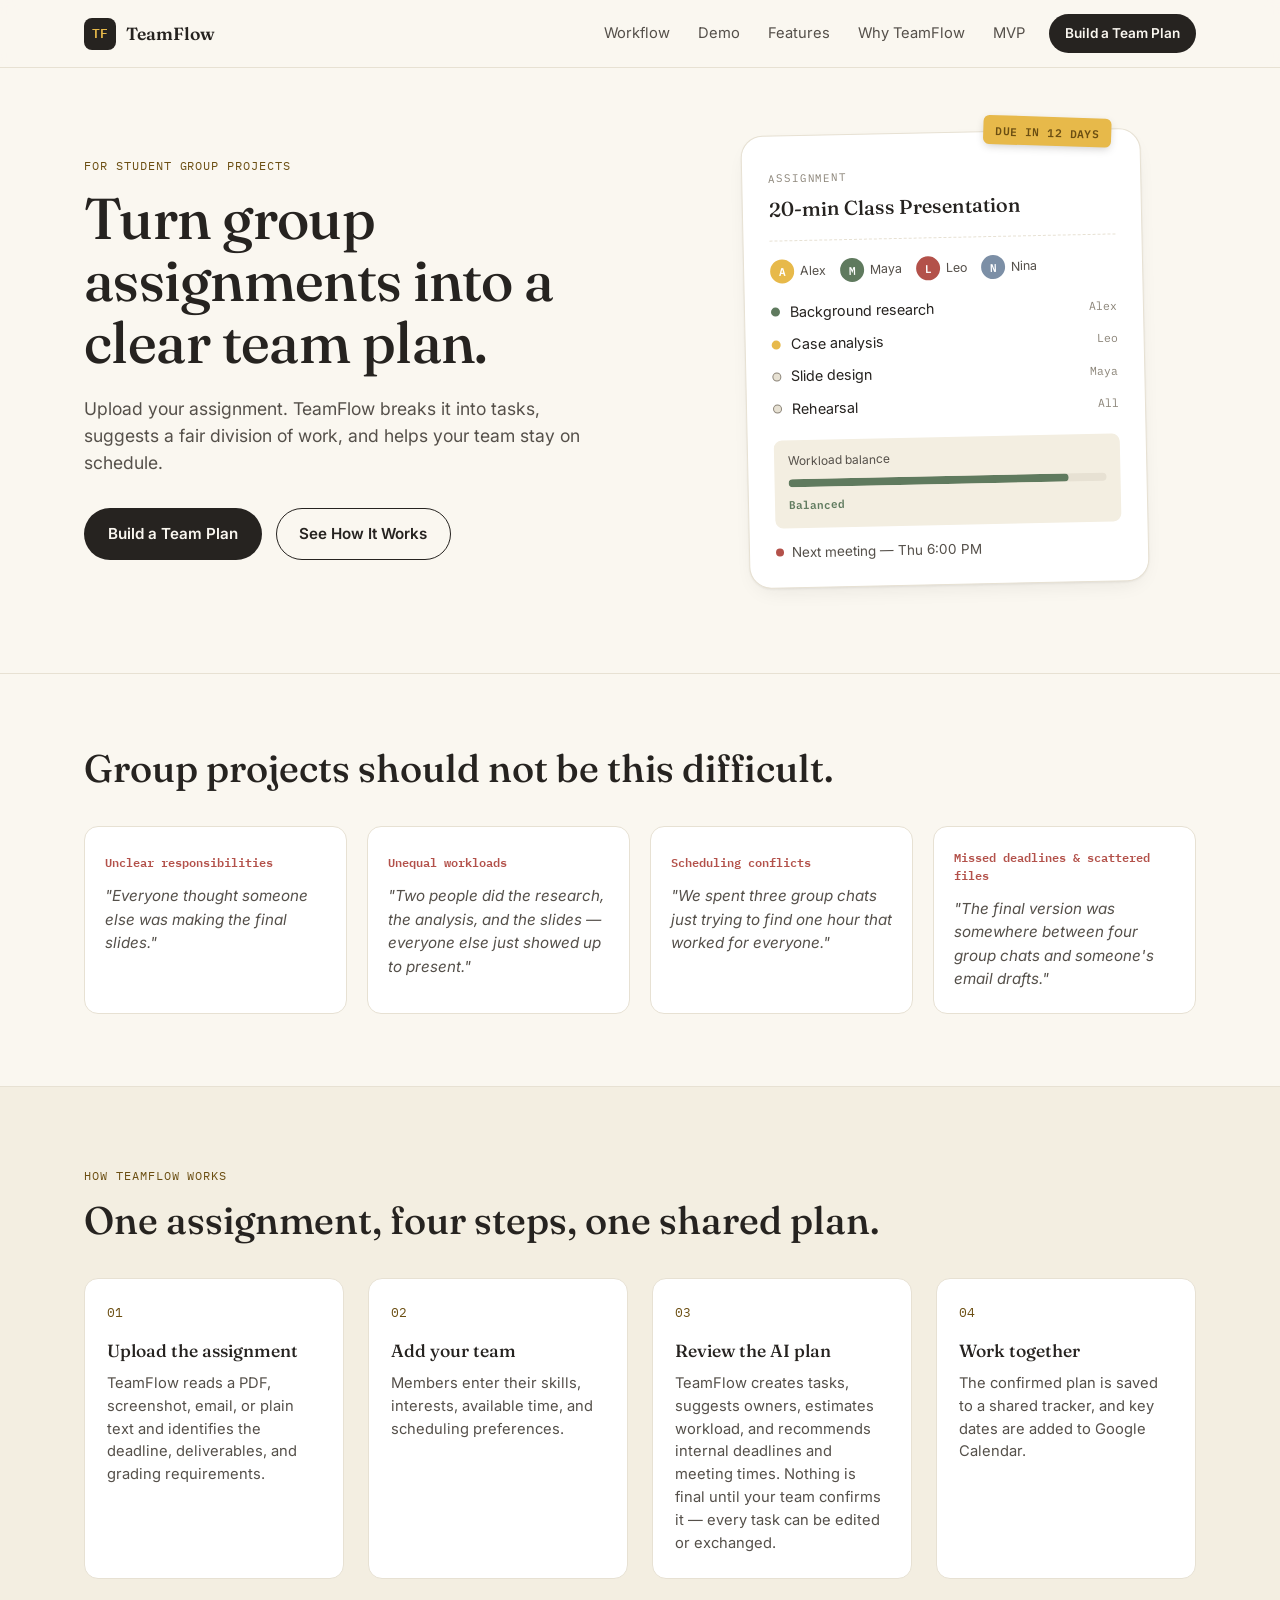
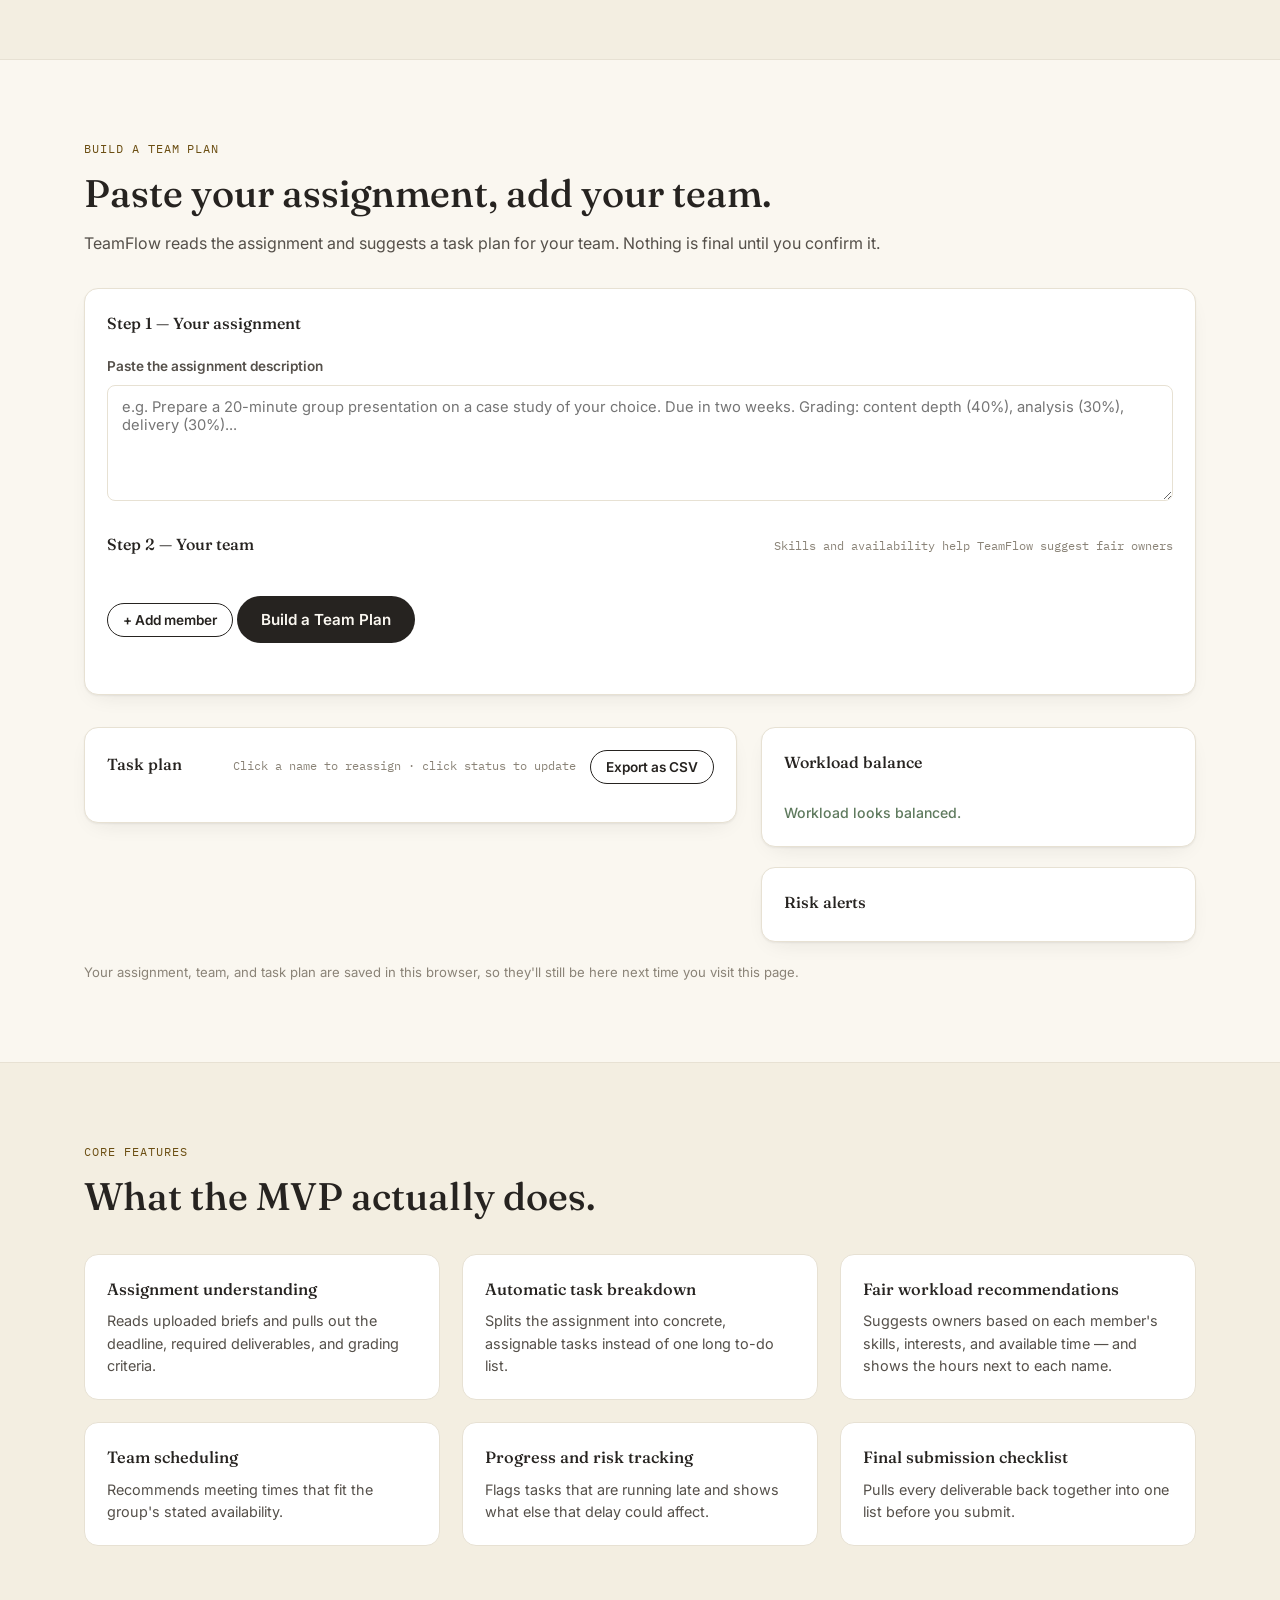
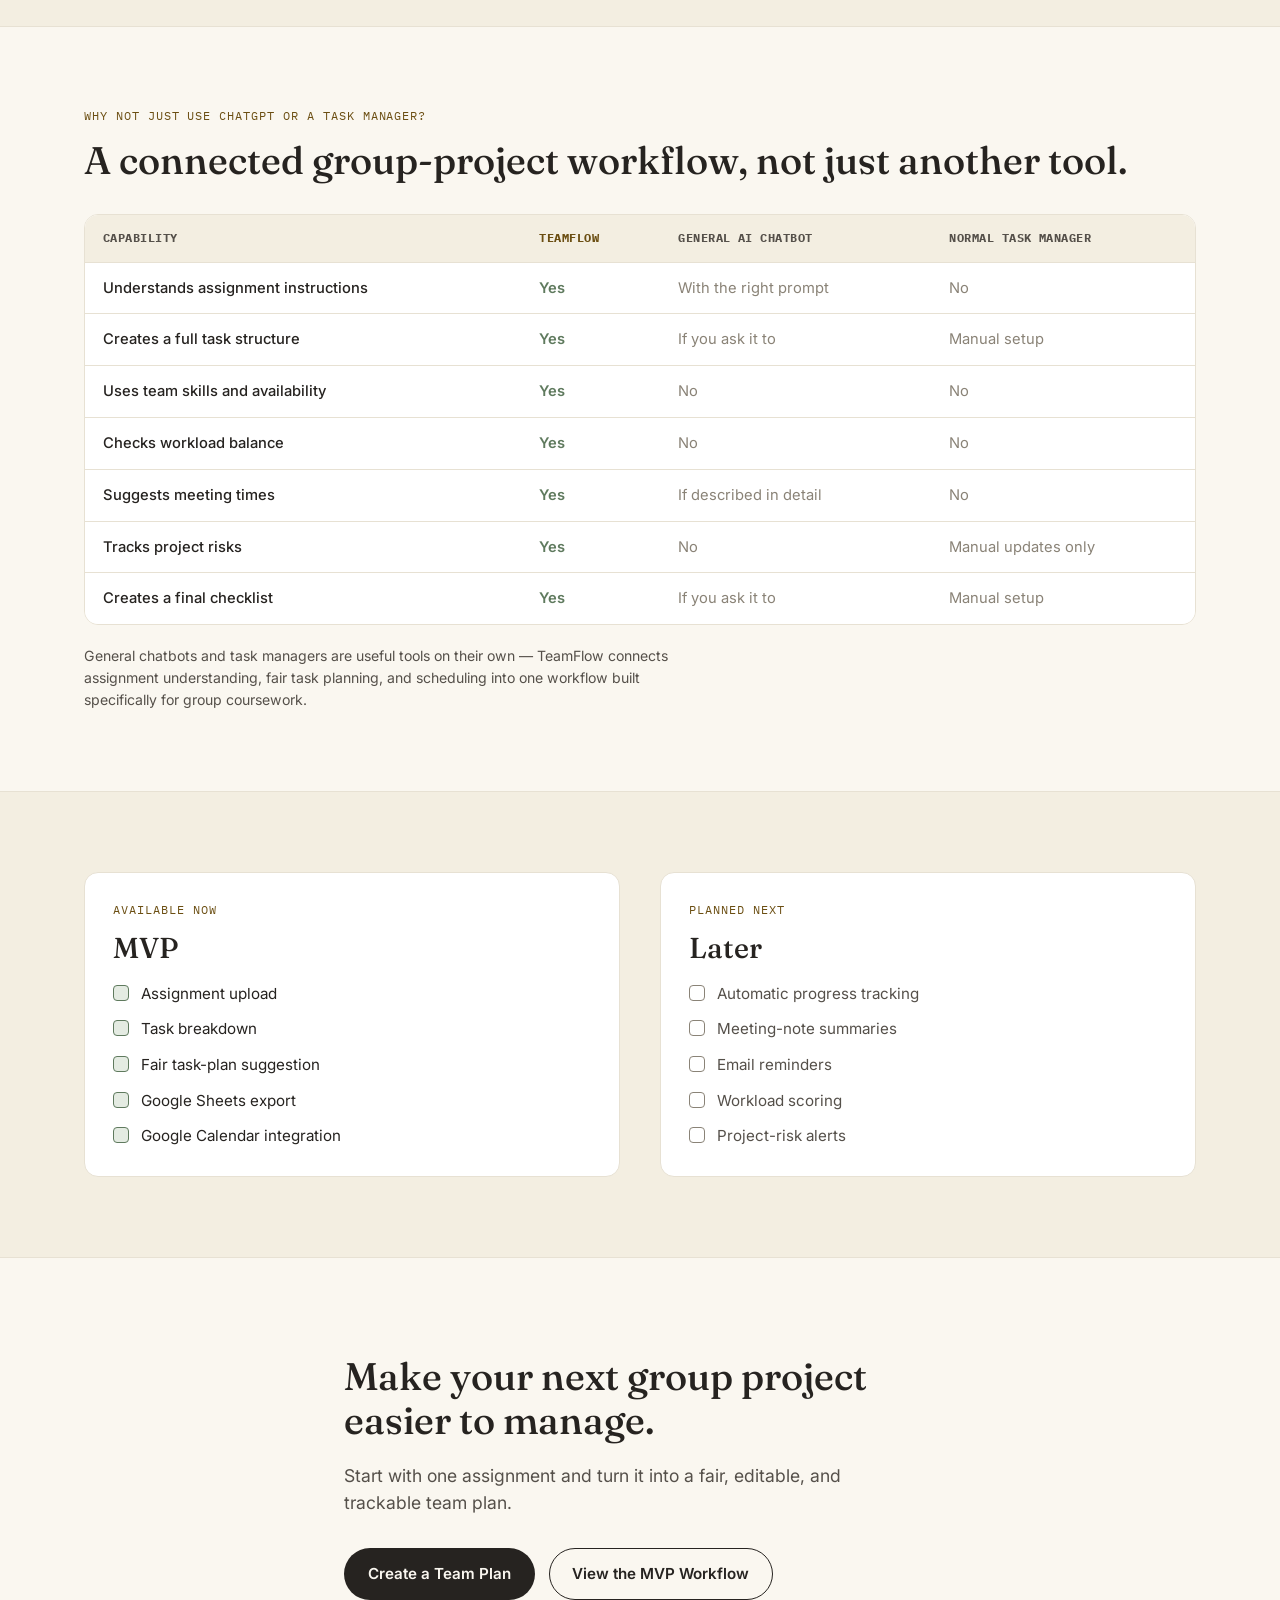
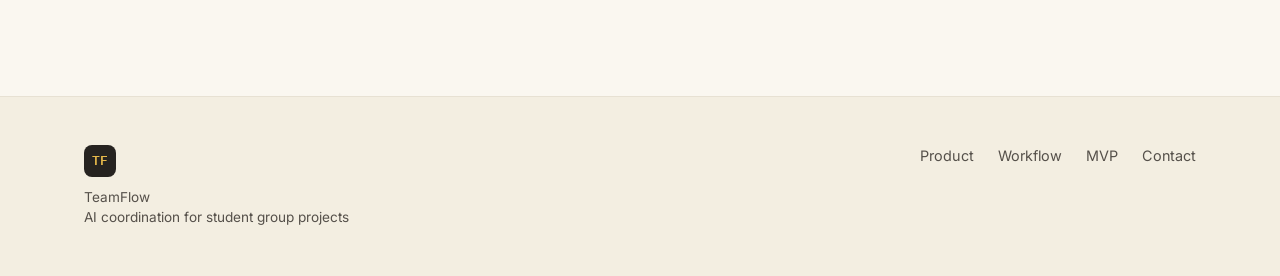
==== index.html @ 2480bf29 "Add files via upload" ====
<!DOCTYPE html>
<html lang="en">
<head>
<meta charset="UTF-8">
<meta name="viewport" content="width=device-width, initial-scale=1.0">
<title>TeamFlow — Turn group assignments into a clear team plan</title>
<meta name="description" content="TeamFlow reads your assignment, breaks it into tasks, suggests a fair workload split, and helps your team stay on schedule.">
<link rel="preconnect" href="https://fonts.googleapis.com">
<link rel="preconnect" href="https://fonts.gstatic.com" crossorigin>
<link href="https://fonts.googleapis.com/css2?family=Fraunces:ital,opsz,wght@0,9..144,400;0,9..144,500;0,9..144,600;1,9..144,500&family=Inter:wght@400;500;600;700&family=IBM+Plex+Mono:wght@400;500;600&display=swap" rel="stylesheet">
<link rel="stylesheet" href="styles.css">
</head>
<body>

<a class="skip-link" href="#main">Skip to content</a>

<header class="site-header">
  <div class="wrap header-row">
    <a href="#top" class="logo">
      <span class="logo-mark" aria-hidden="true">TF</span>
      <span class="logo-word">TeamFlow</span>
    </a>
    <nav class="site-nav" aria-label="Primary">
      <a href="#how-it-works">Workflow</a>
      <a href="#demo">Demo</a>
      <a href="#features">Features</a>
      <a href="#compare">Why TeamFlow</a>
      <a href="#mvp">MVP</a>
    </nav>
    <a class="btn btn-small btn-primary" href="#demo">Build a Team Plan</a>
  </div>
</header>

<main id="main">

  <!-- ============ HERO ============ -->
  <section class="hero" id="top">
    <div class="wrap hero-grid">
      <div class="hero-copy">
        <p class="eyebrow">For student group projects</p>
        <h1 class="display-xl">Turn group assignments into a clear team plan.</h1>
        <p class="hero-sub">Upload your assignment. TeamFlow breaks it into tasks, suggests a fair division of work, and helps your team stay on schedule.</p>
        <div class="hero-ctas">
          <a href="#demo" class="btn btn-primary">Build a Team Plan</a>
          <a href="#how-it-works" class="btn btn-ghost">See How It Works</a>
        </div>
      </div>

      <div class="hero-visual" aria-hidden="false" role="img" aria-label="Preview of a TeamFlow plan: a class presentation assignment broken into tasks for four team members, with a balanced workload and an upcoming deadline.">
        <div class="rubric-card">
          <div class="rubric-tab">DUE IN 12 DAYS</div>
          <div class="rubric-head">
            <span class="rubric-kicker">ASSIGNMENT</span>
            <h2 class="rubric-title">20-min Class Presentation</h2>
          </div>
          <ul class="rubric-members" aria-label="Team members">
            <li><span class="avatar" style="--av:#E7B94A">A</span>Alex</li>
            <li><span class="avatar" style="--av:#5F7A5E">M</span>Maya</li>
            <li><span class="avatar" style="--av:#B3514A">L</span>Leo</li>
            <li><span class="avatar" style="--av:#7C8FA6">N</span>Nina</li>
          </ul>
          <ul class="rubric-tasks">
            <li><span class="dot dot-done"></span>Background research <span class="who">Alex</span></li>
            <li><span class="dot dot-progress"></span>Case analysis <span class="who">Leo</span></li>
            <li><span class="dot dot-todo"></span>Slide design <span class="who">Maya</span></li>
            <li><span class="dot dot-todo"></span>Rehearsal <span class="who">All</span></li>
          </ul>
          <div class="rubric-meter">
            <span class="meter-label">Workload balance</span>
            <div class="meter-track"><div class="meter-fill" style="--fill:88%"></div></div>
            <span class="meter-status">Balanced</span>
          </div>
          <div class="rubric-meeting">
            <span class="meeting-dot" aria-hidden="true"></span>
            Next meeting — Thu 6:00 PM
          </div>
        </div>
      </div>
    </div>
  </section>

  <!-- ============ THE PROBLEM ============ -->
  <section class="problem" id="problem">
    <div class="wrap">
      <h2 class="display-md">Group projects should not be this difficult.</h2>
      <div class="problem-grid">
        <div class="problem-card">
          <span class="problem-tag">Unclear responsibilities</span>
          <p>"Everyone thought someone else was making the final slides."</p>
        </div>
        <div class="problem-card">
          <span class="problem-tag">Unequal workloads</span>
          <p>"Two people did the research, the analysis, and the slides — everyone else just showed up to present."</p>
        </div>
        <div class="problem-card">
          <span class="problem-tag">Scheduling conflicts</span>
          <p>"We spent three group chats just trying to find one hour that worked for everyone."</p>
        </div>
        <div class="problem-card">
          <span class="problem-tag">Missed deadlines &amp; scattered files</span>
          <p>"The final version was somewhere between four group chats and someone's email drafts."</p>
        </div>
      </div>
    </div>
  </section>

  <!-- ============ HOW IT WORKS ============ -->
  <section class="how" id="how-it-works">
    <div class="wrap">
      <p class="eyebrow">How TeamFlow works</p>
      <h2 class="display-md">One assignment, four steps, one shared plan.</h2>
      <ol class="steps">
        <li class="step">
          <span class="step-num">01</span>
          <h3>Upload the assignment</h3>
          <p>TeamFlow reads a PDF, screenshot, email, or plain text and identifies the deadline, deliverables, and grading requirements.</p>
        </li>
        <li class="step">
          <span class="step-num">02</span>
          <h3>Add your team</h3>
          <p>Members enter their skills, interests, available time, and scheduling preferences.</p>
        </li>
        <li class="step">
          <span class="step-num">03</span>
          <h3>Review the AI plan</h3>
          <p>TeamFlow creates tasks, suggests owners, estimates workload, and recommends internal deadlines and meeting times. Nothing is final until your team confirms it — every task can be edited or exchanged.</p>
        </li>
        <li class="step">
          <span class="step-num">04</span>
          <h3>Work together</h3>
          <p>The confirmed plan is saved to a shared tracker, and key dates are added to Google Calendar.</p>
        </li>
      </ol>
    </div>
  </section>

  <!-- ============ DEMO ============ -->
  <section class="demo" id="demo">
    <div class="wrap">
      <p class="eyebrow">Build a team plan</p>
      <h2 class="display-md">Paste your assignment, add your team.</h2>
      <p class="section-sub">TeamFlow reads the assignment and suggests a task plan for your team. Nothing is final until you confirm it.</p>

      <div class="card upload-card">
        <div class="card-head">
          <h3>Step 1 — Your assignment</h3>
        </div>
        <label class="field-label" for="assignmentText">Paste the assignment description</label>
        <textarea id="assignmentText" class="assignment-input" rows="5" placeholder="e.g. Prepare a 20-minute group presentation on a case study of your choice. Due in two weeks. Grading: content depth (40%), analysis (30%), delivery (30%)..."></textarea>

        <div class="card-head" style="margin-top: 24px;">
          <h3>Step 2 — Your team</h3>
          <span class="hint">Skills and availability help TeamFlow suggest fair owners</span>
        </div>
        <div id="teamForm" class="team-form"></div>
        <button type="button" id="addMemberBtn" class="btn btn-small btn-ghost add-member-btn">+ Add member</button>

        <button type="button" id="analyzeBtn" class="btn btn-primary" style="margin-top: 20px;">Build a Team Plan</button>
        <p id="analyzeStatus" class="analyze-status" role="status" aria-live="polite"></p>
      </div>

      <div id="assignmentSummary" class="assignment-summary" hidden></div>

      <div class="demo-layout" style="margin-top: 32px;">
        <div class="demo-tasks card">
          <div class="card-head">
            <h3>Task plan</h3>
            <div class="card-head-actions">
              <span class="hint">Click a name to reassign · click status to update</span>
              <button type="button" id="exportCsvBtn" class="btn btn-small btn-ghost">Export as CSV</button>
            </div>
          </div>
          <div id="taskList" class="task-list" role="list"></div>
        </div>

        <div class="demo-side">
          <div class="card workload-card">
            <h3>Workload balance</h3>
            <div id="workloadBars" class="workload-bars"></div>
            <p id="workloadMsg" class="workload-msg">Workload looks balanced.</p>
          </div>

          <div class="card risk-card" id="riskCard">
            <h3>Risk alerts</h3>
            <div id="riskList" class="risk-list"></div>
          </div>
        </div>
      </div>
      <p class="demo-note">Your assignment, team, and task plan are saved in this browser, so they'll still be here next time you visit this page.</p>
    </div>
  </section>

  <!-- ============ FEATURES ============ -->
  <section class="features" id="features">
    <div class="wrap">
      <p class="eyebrow">Core features</p>
      <h2 class="display-md">What the MVP actually does.</h2>
      <div class="features-grid">
        <div class="feature">
          <h3>Assignment understanding</h3>
          <p>Reads uploaded briefs and pulls out the deadline, required deliverables, and grading criteria.</p>
        </div>
        <div class="feature">
          <h3>Automatic task breakdown</h3>
          <p>Splits the assignment into concrete, assignable tasks instead of one long to-do list.</p>
        </div>
        <div class="feature">
          <h3>Fair workload recommendations</h3>
          <p>Suggests owners based on each member's skills, interests, and available time — and shows the hours next to each name.</p>
        </div>
        <div class="feature">
          <h3>Team scheduling</h3>
          <p>Recommends meeting times that fit the group's stated availability.</p>
        </div>
        <div class="feature">
          <h3>Progress and risk tracking</h3>
          <p>Flags tasks that are running late and shows what else that delay could affect.</p>
        </div>
        <div class="feature">
          <h3>Final submission checklist</h3>
          <p>Pulls every deliverable back together into one list before you submit.</p>
        </div>
      </div>
    </div>
  </section>

  <!-- ============ COMPARISON ============ -->
  <section class="compare" id="compare">
    <div class="wrap">
      <p class="eyebrow">Why not just use ChatGPT or a task manager?</p>
      <h2 class="display-md">A connected group-project workflow, not just another tool.</h2>
      <div class="table-scroll">
        <table class="compare-table">
          <thead>
            <tr>
              <th scope="col">Capability</th>
              <th scope="col">TeamFlow</th>
              <th scope="col">General AI chatbot</th>
              <th scope="col">Normal task manager</th>
            </tr>
          </thead>
          <tbody>
            <tr><th scope="row">Understands assignment instructions</th><td class="yes">Yes</td><td class="partial">With the right prompt</td><td class="no">No</td></tr>
            <tr><th scope="row">Creates a full task structure</th><td class="yes">Yes</td><td class="partial">If you ask it to</td><td class="partial">Manual setup</td></tr>
            <tr><th scope="row">Uses team skills and availability</th><td class="yes">Yes</td><td class="no">No</td><td class="no">No</td></tr>
            <tr><th scope="row">Checks workload balance</th><td class="yes">Yes</td><td class="no">No</td><td class="no">No</td></tr>
            <tr><th scope="row">Suggests meeting times</th><td class="yes">Yes</td><td class="partial">If described in detail</td><td class="no">No</td></tr>
            <tr><th scope="row">Tracks project risks</th><td class="yes">Yes</td><td class="no">No</td><td class="partial">Manual updates only</td></tr>
            <tr><th scope="row">Creates a final checklist</th><td class="yes">Yes</td><td class="partial">If you ask it to</td><td class="partial">Manual setup</td></tr>
          </tbody>
        </table>
      </div>
      <p class="compare-note">General chatbots and task managers are useful tools on their own — TeamFlow connects assignment understanding, fair task planning, and scheduling into one workflow built specifically for group coursework.</p>
    </div>
  </section>

  <!-- ============ MVP / FUTURE ============ -->
  <section class="mvp" id="mvp">
    <div class="wrap mvp-grid">
      <div class="mvp-col">
        <p class="eyebrow">Available now</p>
        <h2 class="display-sm">MVP</h2>
        <ul class="check-list">
          <li>Assignment upload</li>
          <li>Task breakdown</li>
          <li>Fair task-plan suggestion</li>
          <li>Google Sheets export</li>
          <li>Google Calendar integration</li>
        </ul>
      </div>
      <div class="mvp-col mvp-future">
        <p class="eyebrow">Planned next</p>
        <h2 class="display-sm">Later</h2>
        <ul class="check-list check-list-future">
          <li>Automatic progress tracking</li>
          <li>Meeting-note summaries</li>
          <li>Email reminders</li>
          <li>Workload scoring</li>
          <li>Project-risk alerts</li>
        </ul>
      </div>
    </div>
  </section>

  <!-- ============ FINAL CTA ============ -->
  <section class="final-cta">
    <div class="wrap final-cta-inner">
      <h2 class="display-md">Make your next group project easier to manage.</h2>
      <p class="hero-sub">Start with one assignment and turn it into a fair, editable, and trackable team plan.</p>
      <div class="hero-ctas">
        <a href="#demo" class="btn btn-primary">Create a Team Plan</a>
        <a href="#how-it-works" class="btn btn-ghost">View the MVP Workflow</a>
      </div>
    </div>
  </section>

</main>

<footer class="site-footer">
  <div class="wrap footer-grid">
    <div>
      <span class="logo-mark" aria-hidden="true">TF</span>
      <p class="footer-tagline">TeamFlow<br>AI coordination for student group projects</p>
    </div>
    <nav class="footer-nav" aria-label="Footer">
      <a href="#features">Product</a>
      <a href="#how-it-works">Workflow</a>
      <a href="#mvp">MVP</a>
      <a href="mailto:hello@teamflow.app">Contact</a>
    </nav>
  </div>
</footer>

<script src="data.js"></script>
<script src="script.js"></script>
</body>
</html>
---- styles.css ----
/* ==========================================================================
   TOKENS
   ========================================================================== */
:root {
  --bg: #FAF7F0;
  --surface: #FFFFFF;
  --surface-2: #F3EEE1;
  --ink: #262320;
  --ink-soft: #55504A;
  --ink-faint: #8A8377;
  --accent: #E7B94A;
  --accent-ink: #6B4E12;
  --accent-soft: #FCEBBE;
  --good: #5F7A5E;
  --good-soft: #E4EBE2;
  --risk: #B3514A;
  --risk-soft: #F5E3E0;
  --line: #E7E1D3;
  --radius-sm: 8px;
  --radius-md: 14px;
  --radius-lg: 22px;
  --shadow-card: 0 1px 2px rgba(38, 35, 32, 0.06), 0 8px 24px -12px rgba(38, 35, 32, 0.14);
  --font-display: "Fraunces", ui-serif, Georgia, serif;
  --font-body: "Inter", -apple-system, BlinkMacSystemFont, sans-serif;
  --font-mono: "IBM Plex Mono", ui-monospace, SFMono-Regular, monospace;
  --wrap: 1160px;
}

@media (prefers-reduced-motion: reduce) {
  *, *::before, *::after {
    animation-duration: 0.001ms !important;
    animation-iteration-count: 1 !important;
    transition-duration: 0.001ms !important;
    scroll-behavior: auto !important;
  }
}

/* ==========================================================================
   RESET / BASE
   ========================================================================== */
*, *::before, *::after { box-sizing: border-box; }
html { scroll-behavior: smooth; }
body {
  margin: 0;
  background: var(--bg);
  color: var(--ink);
  font-family: var(--font-body);
  font-size: 16px;
  line-height: 1.55;
  -webkit-font-smoothing: antialiased;
}
img { max-width: 100%; display: block; }
a { color: inherit; }
ul, ol { margin: 0; padding: 0; list-style: none; }
h1, h2, h3, h4 { margin: 0; font-family: var(--font-display); font-weight: 500; }
p { margin: 0; }
button { font-family: inherit; cursor: pointer; }

:focus-visible {
  outline: 2px solid var(--accent-ink);
  outline-offset: 3px;
  border-radius: 4px;
}

.skip-link {
  position: absolute;
  left: -9999px;
  top: 0;
  background: var(--ink);
  color: var(--bg);
  padding: 0.6em 1em;
  z-index: 100;
  border-radius: 0 0 8px 0;
}
.skip-link:focus {
  left: 0;
}

.wrap {
  max-width: var(--wrap);
  margin: 0 auto;
  padding: 0 24px;
}

.eyebrow {
  font-family: var(--font-mono);
  font-size: 0.75rem;
  letter-spacing: 0.08em;
  text-transform: uppercase;
  color: var(--accent-ink);
  margin: 0 0 12px;
}

.display-xl { font-size: clamp(2.2rem, 5vw, 3.6rem); line-height: 1.08; letter-spacing: -0.01em; }
.display-md { font-size: clamp(1.7rem, 3.2vw, 2.4rem); line-height: 1.15; margin-bottom: 16px; }
.display-sm { font-size: clamp(1.4rem, 2.4vw, 1.8rem); line-height: 1.2; }

.section-sub {
  color: var(--ink-soft);
  font-size: 1rem;
  margin-bottom: 32px;
}

/* ==========================================================================
   BUTTONS
   ========================================================================== */
.btn {
  display: inline-flex;
  align-items: center;
  justify-content: center;
  gap: 8px;
  padding: 0.85em 1.5em;
  border-radius: 999px;
  font-weight: 600;
  font-size: 0.95rem;
  text-decoration: none;
  border: 1px solid transparent;
  transition: transform 0.15s ease, background 0.15s ease, border-color 0.15s ease;
  white-space: nowrap;
}
.btn:hover { transform: translateY(-1px); }
.btn-primary {
  background: var(--ink);
  color: var(--bg);
}
.btn-primary:hover { background: #3a352f; }
.btn-ghost {
  background: transparent;
  color: var(--ink);
  border-color: var(--ink);
}
.btn-ghost:hover { background: var(--surface-2); }
.btn-small { padding: 0.6em 1.1em; font-size: 0.85rem; }

/* ==========================================================================
   HEADER
   ========================================================================== */
.site-header {
  position: sticky;
  top: 0;
  z-index: 50;
  background: rgba(250, 247, 240, 0.9);
  backdrop-filter: blur(8px);
  border-bottom: 1px solid var(--line);
}
.header-row {
  display: flex;
  align-items: center;
  gap: 24px;
  padding-top: 14px;
  padding-bottom: 14px;
}
.logo {
  display: flex;
  align-items: center;
  gap: 10px;
  text-decoration: none;
  font-weight: 600;
  color: var(--ink);
  margin-right: auto;
}
.logo-mark {
  display: inline-flex;
  align-items: center;
  justify-content: center;
  width: 32px;
  height: 32px;
  border-radius: 8px;
  background: var(--ink);
  color: var(--accent);
  font-family: var(--font-mono);
  font-size: 0.8rem;
  font-weight: 600;
}
.logo-word { font-family: var(--font-display); font-size: 1.1rem; }
.site-nav {
  display: flex;
  gap: 28px;
  font-size: 0.92rem;
}
.site-nav a { text-decoration: none; color: var(--ink-soft); }
.site-nav a:hover { color: var(--ink); }

@media (max-width: 780px) {
  .site-nav { display: none; }
}

/* ==========================================================================
   HERO
   ========================================================================== */
.hero { padding: 64px 0 88px; }
.hero-grid {
  display: grid;
  grid-template-columns: 1.05fr 0.95fr;
  gap: 56px;
  align-items: center;
}
.hero-sub {
  font-size: 1.1rem;
  color: var(--ink-soft);
  margin: 20px 0 32px;
  max-width: 46ch;
}
.hero-ctas { display: flex; gap: 14px; flex-wrap: wrap; }

/* --- Signature element: the rubric card --- */
.hero-visual { display: flex; justify-content: center; }
.rubric-card {
  position: relative;
  width: 100%;
  max-width: 400px;
  background: var(--surface);
  border: 1px solid var(--line);
  border-radius: var(--radius-lg);
  box-shadow: var(--shadow-card);
  padding: 28px 26px 24px;
  transform: rotate(-1.2deg);
}
.rubric-tab {
  position: absolute;
  top: -14px;
  right: 28px;
  background: var(--accent);
  color: var(--accent-ink);
  font-family: var(--font-mono);
  font-size: 0.7rem;
  font-weight: 600;
  letter-spacing: 0.04em;
  padding: 6px 12px;
  border-radius: 6px;
  transform: rotate(3deg);
  box-shadow: 0 3px 8px -2px rgba(38,35,32,0.25);
}
.rubric-kicker {
  font-family: var(--font-mono);
  font-size: 0.68rem;
  letter-spacing: 0.08em;
  color: var(--ink-faint);
}
.rubric-title { font-size: 1.25rem; margin-top: 4px; }
.rubric-head { margin-bottom: 18px; padding-bottom: 16px; border-bottom: 1px dashed var(--line); }

.rubric-members {
  display: flex;
  gap: 14px;
  margin-bottom: 18px;
  font-size: 0.78rem;
  color: var(--ink-soft);
  flex-wrap: wrap;
}
.rubric-members li { display: flex; align-items: center; gap: 6px; }

.avatar {
  display: inline-flex;
  align-items: center;
  justify-content: center;
  width: 24px;
  height: 24px;
  border-radius: 50%;
  background: var(--av, var(--accent));
  color: #fff;
  font-family: var(--font-mono);
  font-size: 0.7rem;
  font-weight: 600;
}
.avatar-sm { width: 20px; height: 20px; font-size: 0.62rem; }

.rubric-tasks { display: flex; flex-direction: column; gap: 10px; margin-bottom: 20px; }
.rubric-tasks li {
  display: flex;
  align-items: center;
  gap: 10px;
  font-size: 0.9rem;
}
.rubric-tasks .who {
  margin-left: auto;
  font-family: var(--font-mono);
  font-size: 0.72rem;
  color: var(--ink-faint);
}
.dot { width: 9px; height: 9px; border-radius: 50%; flex-shrink: 0; }
.dot-done { background: var(--good); }
.dot-progress { background: var(--accent); }
.dot-todo { background: var(--line); border: 1px solid var(--ink-faint); }

.rubric-meter {
  background: var(--surface-2);
  border-radius: var(--radius-sm);
  padding: 12px 14px;
  margin-bottom: 14px;
}
.meter-label { font-size: 0.75rem; color: var(--ink-soft); display: block; margin-bottom: 8px; }
.meter-track { height: 8px; background: var(--line); border-radius: 999px; overflow: hidden; }
.meter-fill { height: 100%; width: var(--fill); background: var(--good); border-radius: 999px; }
.meter-status {
  display: inline-block;
  margin-top: 8px;
  font-family: var(--font-mono);
  font-size: 0.7rem;
  color: var(--good);
  font-weight: 600;
}
.rubric-meeting {
  display: flex;
  align-items: center;
  gap: 8px;
  font-size: 0.85rem;
  color: var(--ink-soft);
}
.meeting-dot {
  width: 8px; height: 8px; border-radius: 50%;
  background: var(--risk);
}

@media (max-width: 900px) {
  .hero-grid { grid-template-columns: 1fr; }
  .rubric-card { transform: none; margin-top: 12px; }
}

/* ==========================================================================
   PROBLEM
   ========================================================================== */
.problem { padding: 72px 0; border-top: 1px solid var(--line); }
.problem-grid {
  display: grid;
  grid-template-columns: repeat(4, 1fr);
  gap: 20px;
  margin-top: 36px;
}
.problem-card {
  background: var(--surface);
  border: 1px solid var(--line);
  border-radius: var(--radius-md);
  padding: 22px 20px;
}
.problem-tag {
  display: inline-block;
  font-family: var(--font-mono);
  font-size: 0.72rem;
  color: var(--risk);
  margin-bottom: 12px;
  font-weight: 600;
}
.problem-card p { font-size: 0.95rem; color: var(--ink-soft); font-style: italic; }

@media (max-width: 980px) {
  .problem-grid { grid-template-columns: repeat(2, 1fr); }
}
@media (max-width: 560px) {
  .problem-grid { grid-template-columns: 1fr; }
}

/* ==========================================================================
   HOW IT WORKS
   ========================================================================== */
.how { padding: 80px 0; border-top: 1px solid var(--line); background: var(--surface-2); }
.steps {
  margin-top: 36px;
  display: grid;
  grid-template-columns: repeat(4, 1fr);
  gap: 24px;
}
.step {
  background: var(--surface);
  border: 1px solid var(--line);
  border-radius: var(--radius-md);
  padding: 24px 22px;
}
.step-num {
  display: block;
  font-family: var(--font-mono);
  font-size: 0.8rem;
  color: var(--accent-ink);
  margin-bottom: 14px;
}
.step h3 { font-size: 1.1rem; margin-bottom: 8px; }
.step p { font-size: 0.92rem; color: var(--ink-soft); }

@media (max-width: 980px) {
  .steps { grid-template-columns: repeat(2, 1fr); }
}
@media (max-width: 600px) {
  .steps { grid-template-columns: 1fr; }
}

/* ==========================================================================
   DEMO
   ========================================================================== */
.demo { padding: 80px 0; border-top: 1px solid var(--line); }
.demo-layout {
  display: grid;
  grid-template-columns: 1.5fr 1fr;
  gap: 24px;
  align-items: start;
}
.card {
  background: var(--surface);
  border: 1px solid var(--line);
  border-radius: var(--radius-md);
  padding: 22px;
  box-shadow: var(--shadow-card);
}
.card h3 { font-size: 1rem; margin-bottom: 4px; }
.card-head { display: flex; justify-content: space-between; align-items: baseline; flex-wrap: wrap; gap: 6px; margin-bottom: 16px; }
.card-head-actions { display: flex; align-items: center; gap: 14px; flex-wrap: wrap; }
.hint { font-size: 0.75rem; color: var(--ink-faint); font-family: var(--font-mono); }

.task-list { display: flex; flex-direction: column; gap: 10px; }
.task-row {
  display: grid;
  grid-template-columns: 1fr auto auto;
  align-items: center;
  gap: 12px;
  padding: 12px 14px;
  border: 1px solid var(--line);
  border-radius: var(--radius-sm);
}
.task-name { font-size: 0.95rem; font-weight: 500; }
.task-flag {
  display: inline-block;
  margin-left: 8px;
  font-family: var(--font-mono);
  font-size: 0.65rem;
  color: var(--risk);
  background: var(--risk-soft);
  padding: 2px 6px;
  border-radius: 4px;
  vertical-align: middle;
}
.task-meta { font-size: 0.78rem; color: var(--ink-faint); font-family: var(--font-mono); margin-top: 2px; }

.owner-pill, .status-pill {
  display: inline-flex;
  align-items: center;
  gap: 6px;
  border: 1px solid var(--line);
  background: var(--surface);
  border-radius: 999px;
  padding: 6px 12px;
  font-size: 0.8rem;
  font-weight: 500;
  color: var(--ink);
  transition: border-color 0.15s ease, background 0.15s ease;
}
.owner-pill:hover, .status-pill:hover { border-color: var(--ink-faint); }

.status-todo { color: var(--ink-faint); }
.status-progress { color: var(--accent-ink); background: var(--accent-soft); border-color: transparent; }
.status-done { color: var(--good); background: var(--good-soft); border-color: transparent; }

.demo-side { display: flex; flex-direction: column; gap: 20px; }

.workload-bars { display: flex; flex-direction: column; gap: 12px; margin: 14px 0; }
.workload-row { display: grid; grid-template-columns: 52px 1fr 40px; align-items: center; gap: 10px; }
.workload-name { font-size: 0.85rem; }
.workload-track { height: 8px; background: var(--surface-2); border-radius: 999px; overflow: hidden; }
.workload-fill { height: 100%; width: var(--fill); background: var(--av, var(--accent)); border-radius: 999px; transition: width 0.25s ease; }
.workload-hours { font-family: var(--font-mono); font-size: 0.78rem; color: var(--ink-faint); text-align: right; }
.workload-flag {
  display: inline-block;
  margin-left: 8px;
  font-family: var(--font-mono);
  font-size: 0.62rem;
  color: var(--risk);
  background: var(--risk-soft);
  padding: 2px 6px;
  border-radius: 4px;
  vertical-align: middle;
}
.workload-fill-warn { background: var(--risk) !important; }
.workload-msg { font-size: 0.88rem; color: var(--good); font-weight: 500; }
.workload-msg-warn { color: var(--risk); }

.risk-list { display: flex; flex-direction: column; gap: 12px; }
.risk-item {
  background: var(--risk-soft);
  border-radius: var(--radius-sm);
  padding: 14px;
}
.risk-item .risk-text { font-size: 0.9rem; margin-bottom: 10px; }
.risk-item .btn { border-color: var(--risk); color: var(--risk); }
.risk-empty {
  background: var(--good-soft);
  color: var(--good);
  border-radius: var(--radius-sm);
  padding: 14px;
  font-size: 0.9rem;
  font-weight: 500;
}

.demo-note { margin-top: 20px; font-size: 0.82rem; color: var(--ink-faint); }

/* --- upload / team form --- */
.upload-card { margin-top: 32px; }
.field-label {
  display: block;
  font-size: 0.85rem;
  font-weight: 600;
  color: var(--ink-soft);
  margin-bottom: 8px;
}
.assignment-input {
  width: 100%;
  border: 1px solid var(--line);
  border-radius: var(--radius-sm);
  padding: 12px 14px;
  font-family: var(--font-body);
  font-size: 0.92rem;
  color: var(--ink);
  background: var(--surface);
  resize: vertical;
}
.assignment-input:focus-visible { outline: 2px solid var(--accent-ink); outline-offset: 2px; }

.team-form { display: flex; flex-direction: column; gap: 10px; }
.team-row {
  display: grid;
  grid-template-columns: 1fr 1.4fr 1.4fr auto;
  gap: 10px;
  align-items: center;
}
.team-remove-btn {
  display: inline-flex;
  align-items: center;
  justify-content: center;
  width: 34px;
  height: 34px;
  border: 1px solid var(--line);
  background: var(--surface);
  border-radius: var(--radius-sm);
  color: var(--ink-faint);
  font-size: 1rem;
  line-height: 1;
  transition: border-color 0.15s ease, color 0.15s ease;
}
.team-remove-btn:hover { border-color: var(--risk); color: var(--risk); }
.team-remove-btn:disabled { opacity: 0.35; cursor: not-allowed; }
.add-member-btn { margin-top: 12px; }
.team-input {
  border: 1px solid var(--line);
  border-radius: var(--radius-sm);
  padding: 10px 12px;
  font-family: var(--font-body);
  font-size: 0.88rem;
  background: var(--surface);
  color: var(--ink);
}
.team-input:focus-visible { outline: 2px solid var(--accent-ink); outline-offset: 2px; }

@media (max-width: 640px) {
  .team-row { grid-template-columns: 1fr; }
}

.analyze-status {
  margin-top: 12px;
  font-size: 0.85rem;
  color: var(--ink-soft);
  min-height: 1.2em;
}
.analyze-status-error { color: var(--risk); }

.assignment-summary { margin-top: 24px; }
.summary-line { font-size: 0.95rem; margin-bottom: 10px; }
.summary-label {
  font-family: var(--font-mono);
  font-size: 0.72rem;
  text-transform: uppercase;
  letter-spacing: 0.04em;
  color: var(--ink-faint);
  margin: 12px 0 6px;
}
.summary-list { display: flex; flex-direction: column; gap: 4px; }
.summary-list li {
  font-size: 0.9rem;
  color: var(--ink-soft);
  padding-left: 16px;
  position: relative;
}
.summary-list li::before {
  content: "–";
  position: absolute;
  left: 0;
  color: var(--ink-faint);
}

@media (max-width: 900px) {
  .demo-layout { grid-template-columns: 1fr; }
  .task-row { grid-template-columns: 1fr; align-items: start; }
}

/* ==========================================================================
   FEATURES
   ========================================================================== */
.features { padding: 80px 0; border-top: 1px solid var(--line); background: var(--surface-2); }
.features-grid {
  display: grid;
  grid-template-columns: repeat(3, 1fr);
  gap: 22px;
  margin-top: 36px;
}
.feature {
  background: var(--surface);
  border: 1px solid var(--line);
  border-radius: var(--radius-md);
  padding: 22px;
}
.feature h3 { font-size: 1.02rem; margin-bottom: 8px; }
.feature p { font-size: 0.9rem; color: var(--ink-soft); }

@media (max-width: 900px) { .features-grid { grid-template-columns: repeat(2, 1fr); } }
@media (max-width: 560px) { .features-grid { grid-template-columns: 1fr; } }

/* ==========================================================================
   COMPARISON TABLE
   ========================================================================== */
.compare { padding: 80px 0; border-top: 1px solid var(--line); }
.table-scroll { overflow-x: auto; margin-top: 32px; border: 1px solid var(--line); border-radius: var(--radius-md); }
.compare-table {
  width: 100%;
  border-collapse: collapse;
  background: var(--surface);
  font-size: 0.92rem;
  min-width: 640px;
}
.compare-table th, .compare-table td {
  padding: 14px 18px;
  text-align: left;
  border-bottom: 1px solid var(--line);
}
.compare-table thead th {
  font-family: var(--font-mono);
  font-size: 0.75rem;
  letter-spacing: 0.04em;
  text-transform: uppercase;
  color: var(--ink-soft);
  background: var(--surface-2);
}
.compare-table thead th:nth-child(2) { color: var(--accent-ink); }
.compare-table tbody th { font-weight: 500; color: var(--ink); }
.compare-table tbody tr:last-child td, .compare-table tbody tr:last-child th { border-bottom: none; }
.compare-table td.yes { color: var(--good); font-weight: 600; }
.compare-table td.partial { color: var(--ink-faint); }
.compare-table td.no { color: var(--ink-faint); }
.compare-note { margin-top: 20px; font-size: 0.88rem; color: var(--ink-soft); max-width: 70ch; }

/* ==========================================================================
   MVP
   ========================================================================== */
.mvp { padding: 80px 0; border-top: 1px solid var(--line); background: var(--surface-2); }
.mvp-grid { display: grid; grid-template-columns: 1fr 1fr; gap: 40px; }
.mvp-col {
  background: var(--surface);
  border: 1px solid var(--line);
  border-radius: var(--radius-md);
  padding: 28px;
}
.check-list { display: flex; flex-direction: column; gap: 12px; margin-top: 16px; }
.check-list li {
  position: relative;
  padding-left: 28px;
  font-size: 0.95rem;
}
.check-list li::before {
  content: "";
  position: absolute;
  left: 0;
  top: 3px;
  width: 16px;
  height: 16px;
  border-radius: 4px;
  border: 1.5px solid var(--good);
  background: var(--good-soft);
}
.check-list-future li::before {
  border-color: var(--ink-faint);
  background: transparent;
}
.check-list-future li { color: var(--ink-soft); }

@media (max-width: 780px) { .mvp-grid { grid-template-columns: 1fr; } }

/* ==========================================================================
   FINAL CTA
   ========================================================================== */
.final-cta { padding: 96px 0; border-top: 1px solid var(--line); }
.final-cta-inner { max-width: 640px; text-align: left; }

/* ==========================================================================
   FOOTER
   ========================================================================== */
.site-footer { border-top: 1px solid var(--line); padding: 48px 0; background: var(--surface-2); }
.footer-grid { display: flex; justify-content: space-between; align-items: flex-start; gap: 24px; flex-wrap: wrap; }
.footer-tagline { margin-top: 10px; font-size: 0.85rem; color: var(--ink-soft); line-height: 1.5; }
.footer-nav { display: flex; gap: 24px; font-size: 0.9rem; }
.footer-nav a { text-decoration: none; color: var(--ink-soft); }
.footer-nav a:hover { color: var(--ink); }
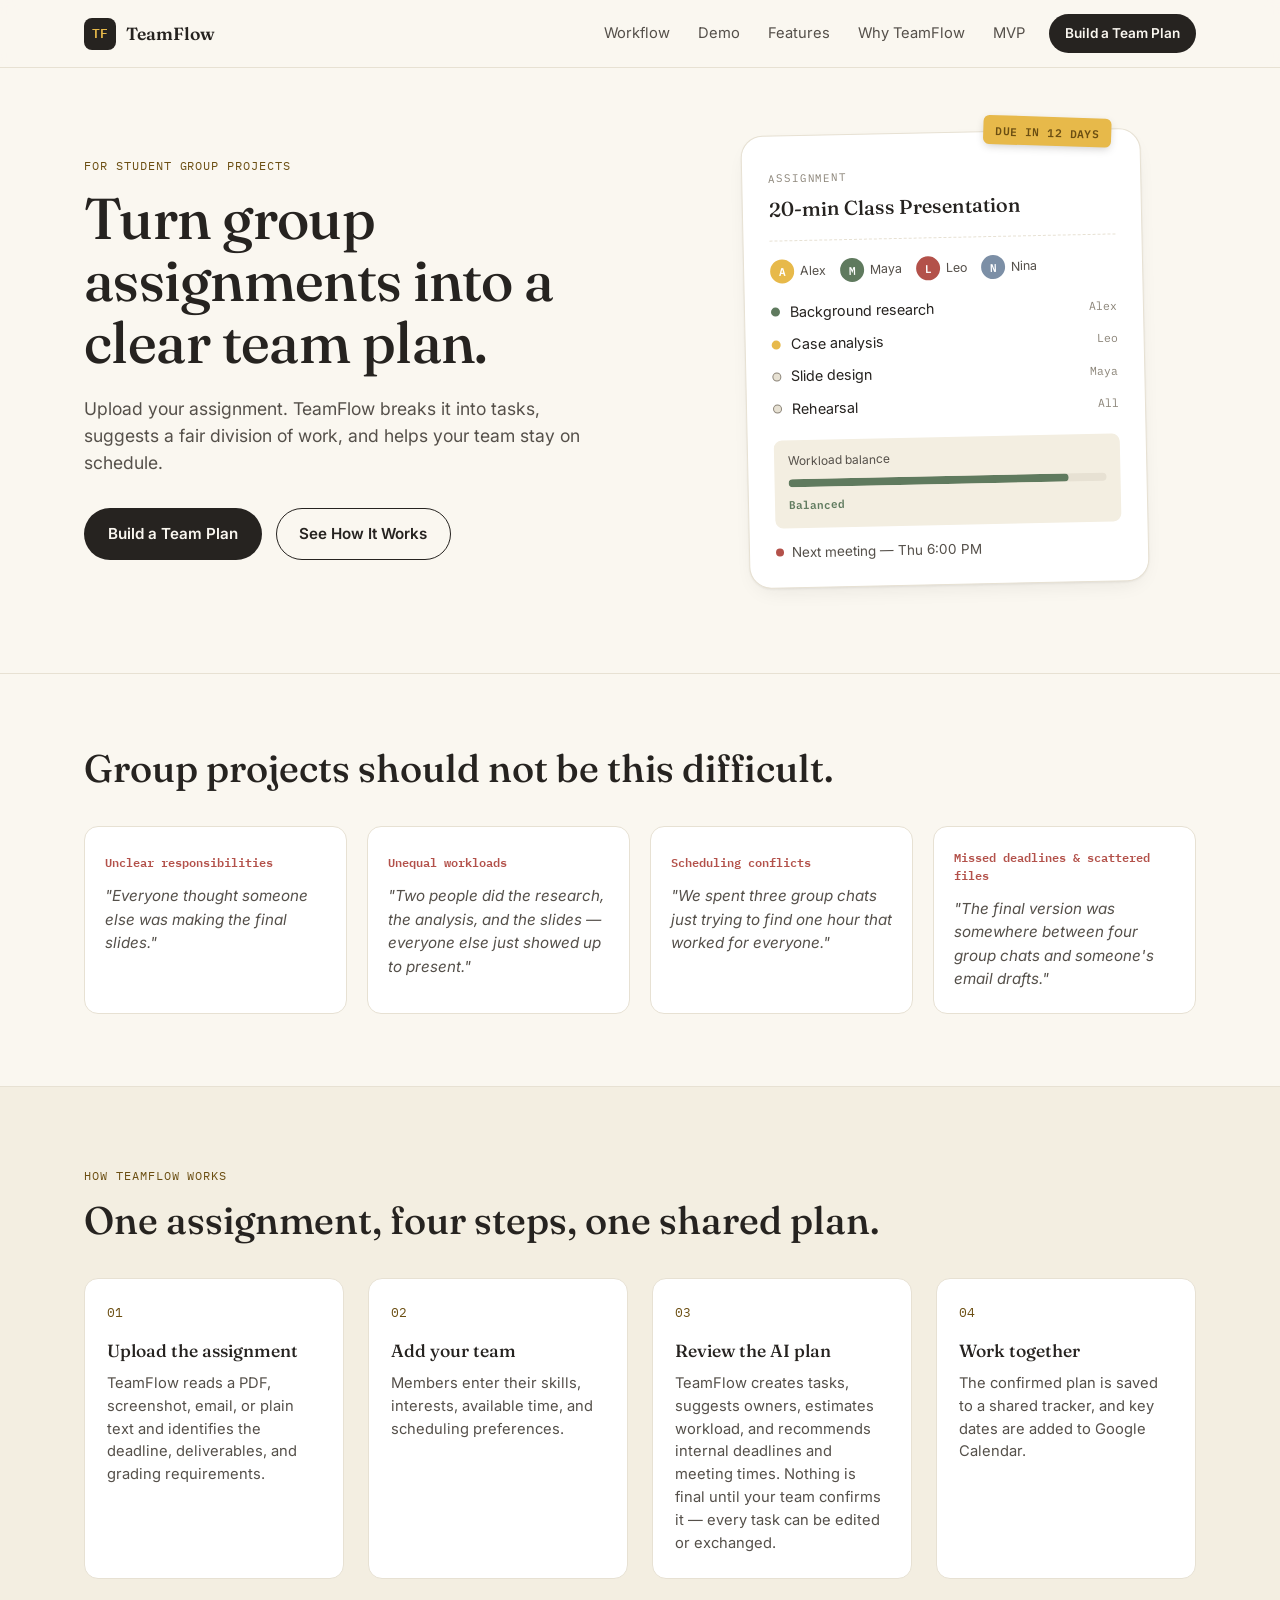
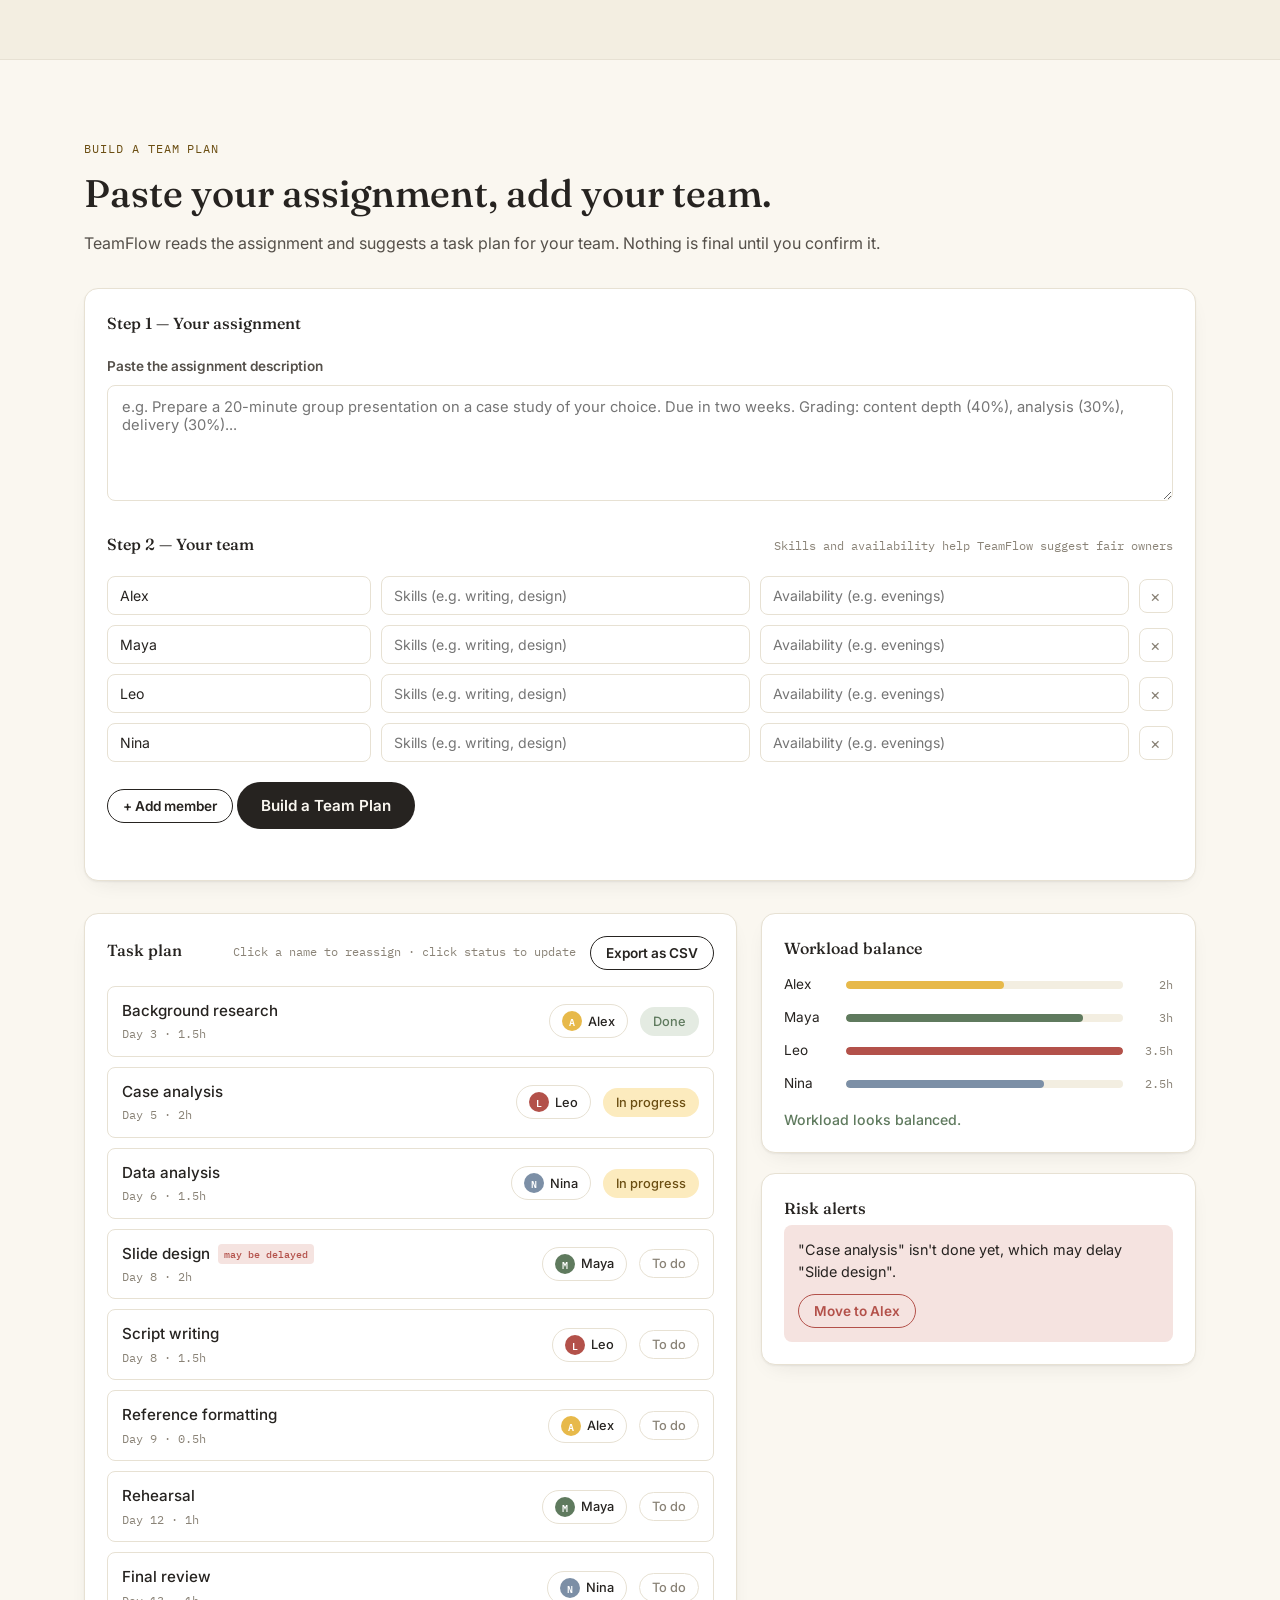
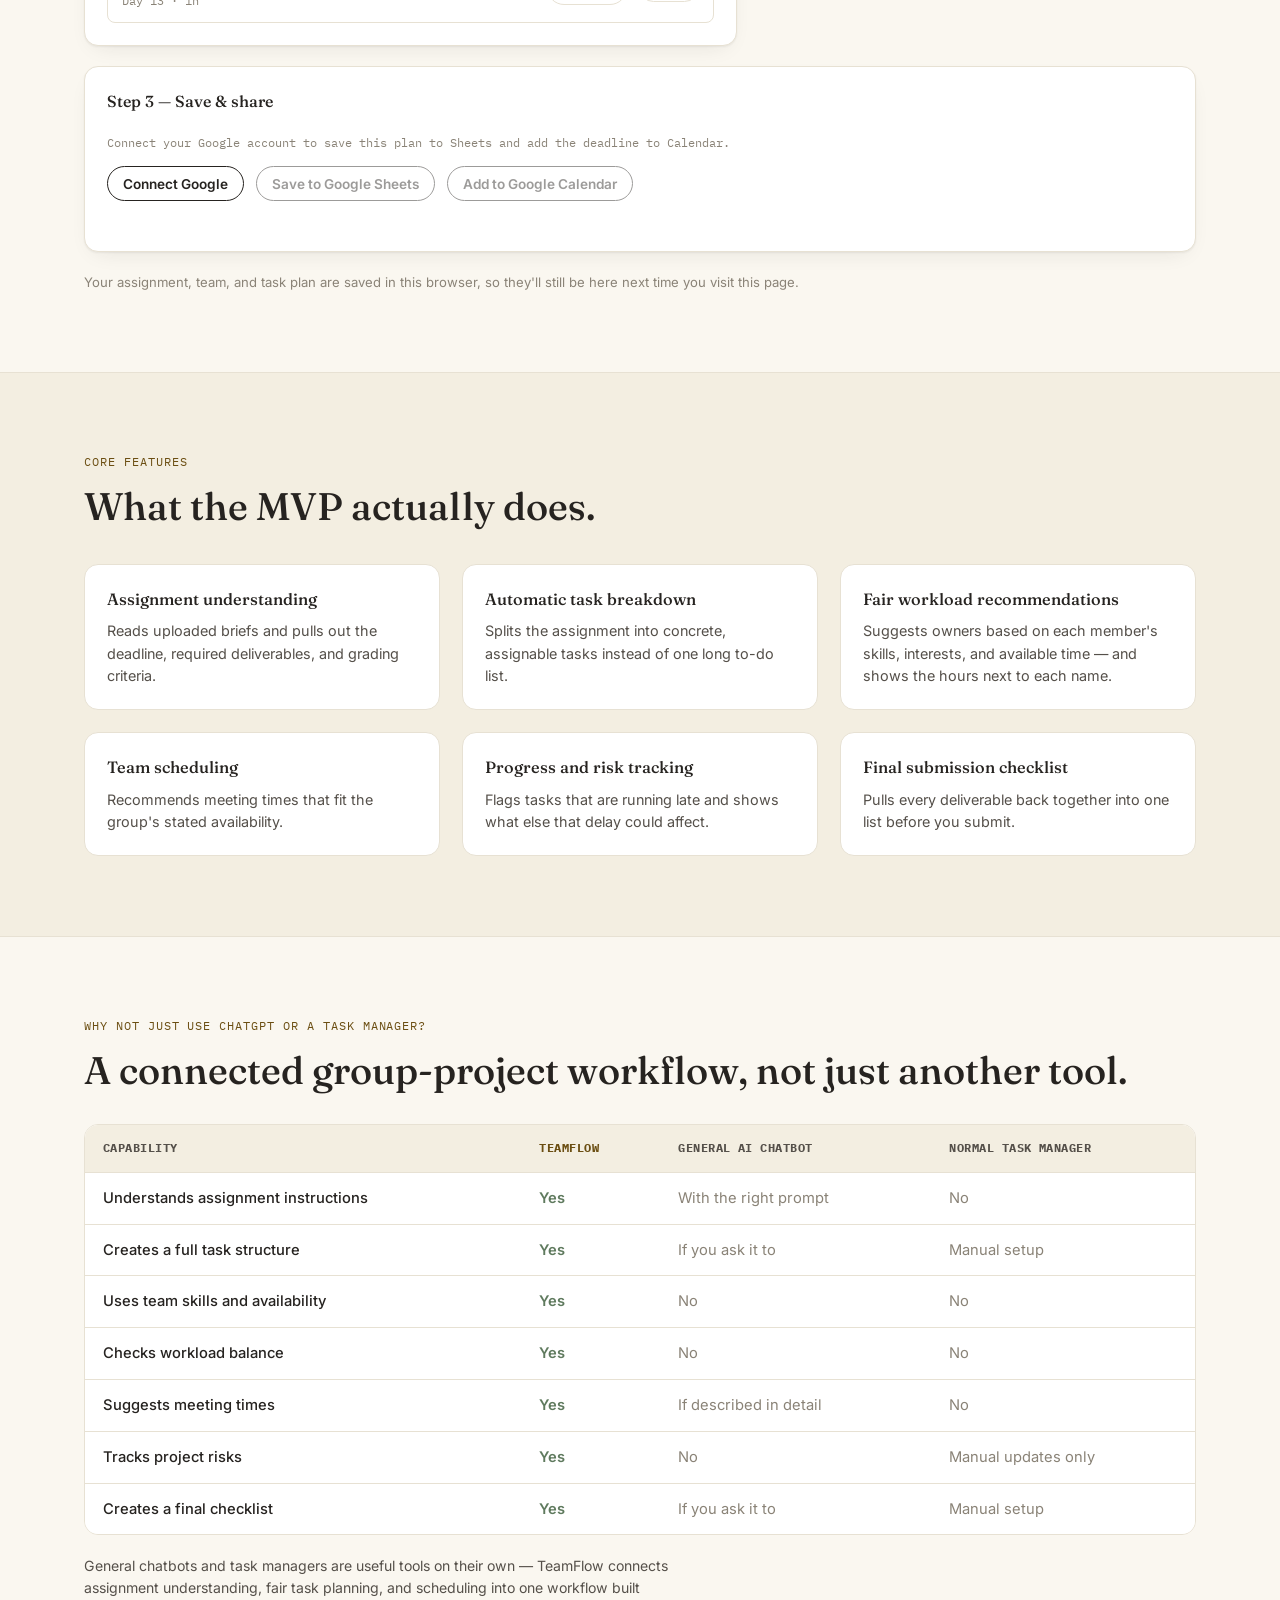
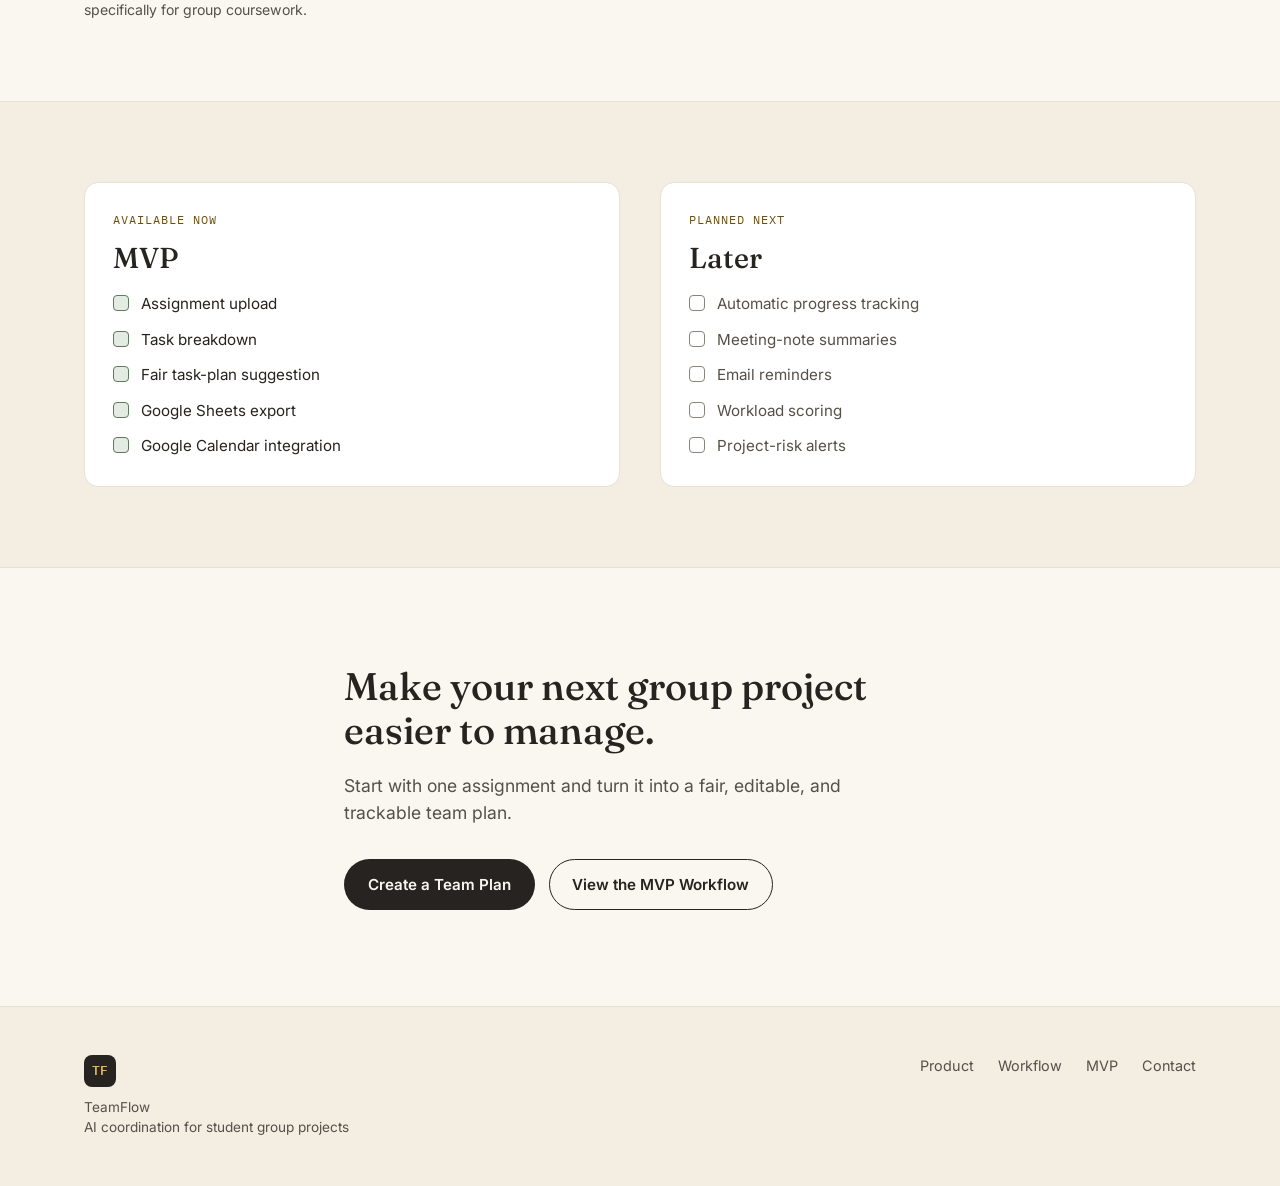
==== commit dd93dfd8: "Add files via upload" ====
--- a/index.html
+++ b/index.html
@@ -9,6 +9,8 @@
 <link rel="preconnect" href="https://fonts.gstatic.com" crossorigin>
 <link href="https://fonts.googleapis.com/css2?family=Fraunces:ital,opsz,wght@0,9..144,400;0,9..144,500;0,9..144,600;1,9..144,500&family=Inter:wght@400;500;600;700&family=IBM+Plex+Mono:wght@400;500;600&display=swap" rel="stylesheet">
 <link rel="stylesheet" href="styles.css">
+<script src="https://accounts.google.com/gsi/client" async defer></script>
+<script src="google-config.js"></script>
 </head>
 <body>
 
@@ -186,6 +188,20 @@
           </div>
         </div>
       </div>
+
+      <div class="card google-card">
+        <div class="card-head">
+          <h3>Step 3 — Save &amp; share</h3>
+        </div>
+        <p class="hint" style="margin-bottom: 14px;">Connect your Google account to save this plan to Sheets and add the deadline to Calendar.</p>
+        <div class="google-actions">
+          <button type="button" id="googleConnectBtn" class="btn btn-small btn-ghost">Connect Google</button>
+          <button type="button" id="saveSheetsBtn" class="btn btn-small btn-ghost" disabled>Save to Google Sheets</button>
+          <button type="button" id="addCalendarBtn" class="btn btn-small btn-ghost" disabled>Add to Google Calendar</button>
+        </div>
+        <p id="googleStatus" class="analyze-status" role="status" aria-live="polite"></p>
+      </div>
+
       <p class="demo-note">Your assignment, team, and task plan are saved in this browser, so they'll still be here next time you visit this page.</p>
     </div>
   </section>
--- a/styles.css
+++ b/styles.css
@@ -490,6 +490,11 @@
 
 .demo-note { margin-top: 20px; font-size: 0.82rem; color: var(--ink-faint); }
 
+.google-card { margin-top: 20px; }
+.google-actions { display: flex; gap: 12px; flex-wrap: wrap; }
+.google-actions .btn:disabled { opacity: 0.45; cursor: not-allowed; transform: none; }
+.analyze-status a { color: var(--accent-ink); font-weight: 600; }
+
 /* --- upload / team form --- */
 .upload-card { margin-top: 32px; }
 .field-label {
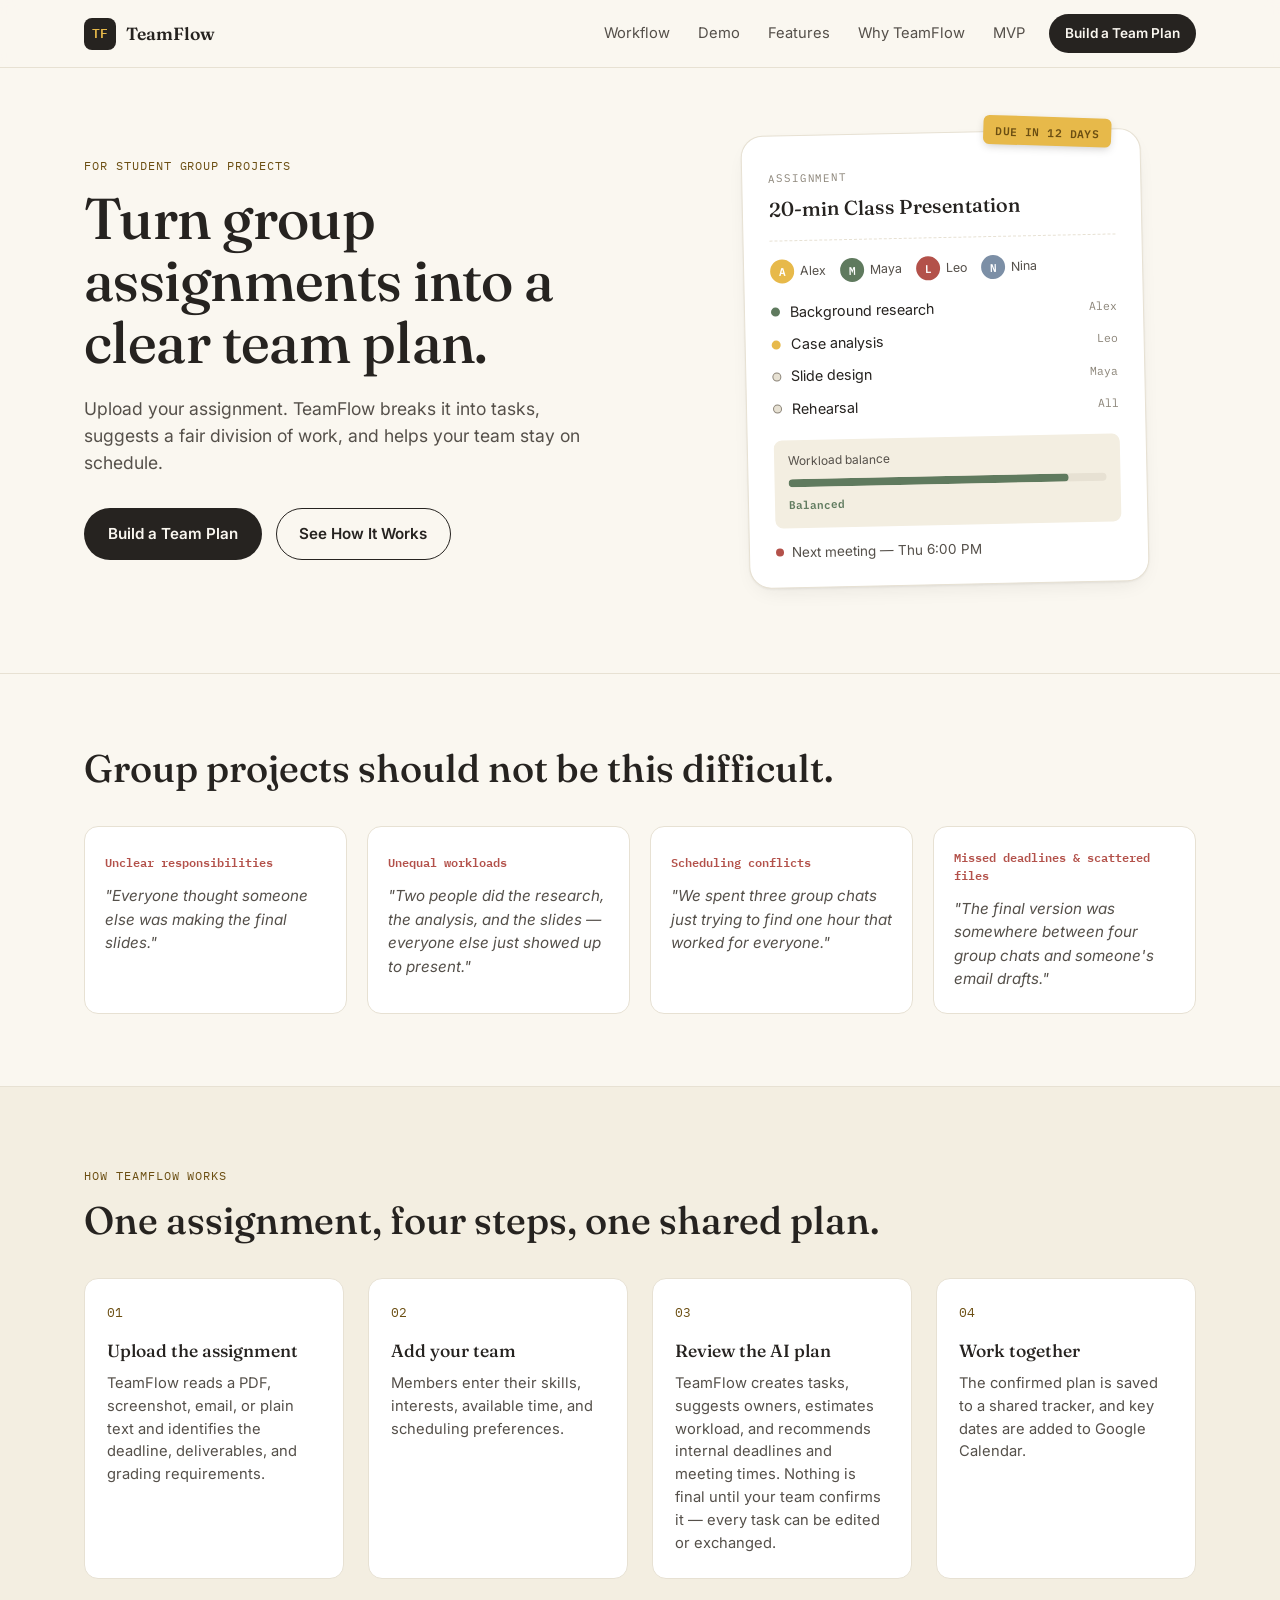
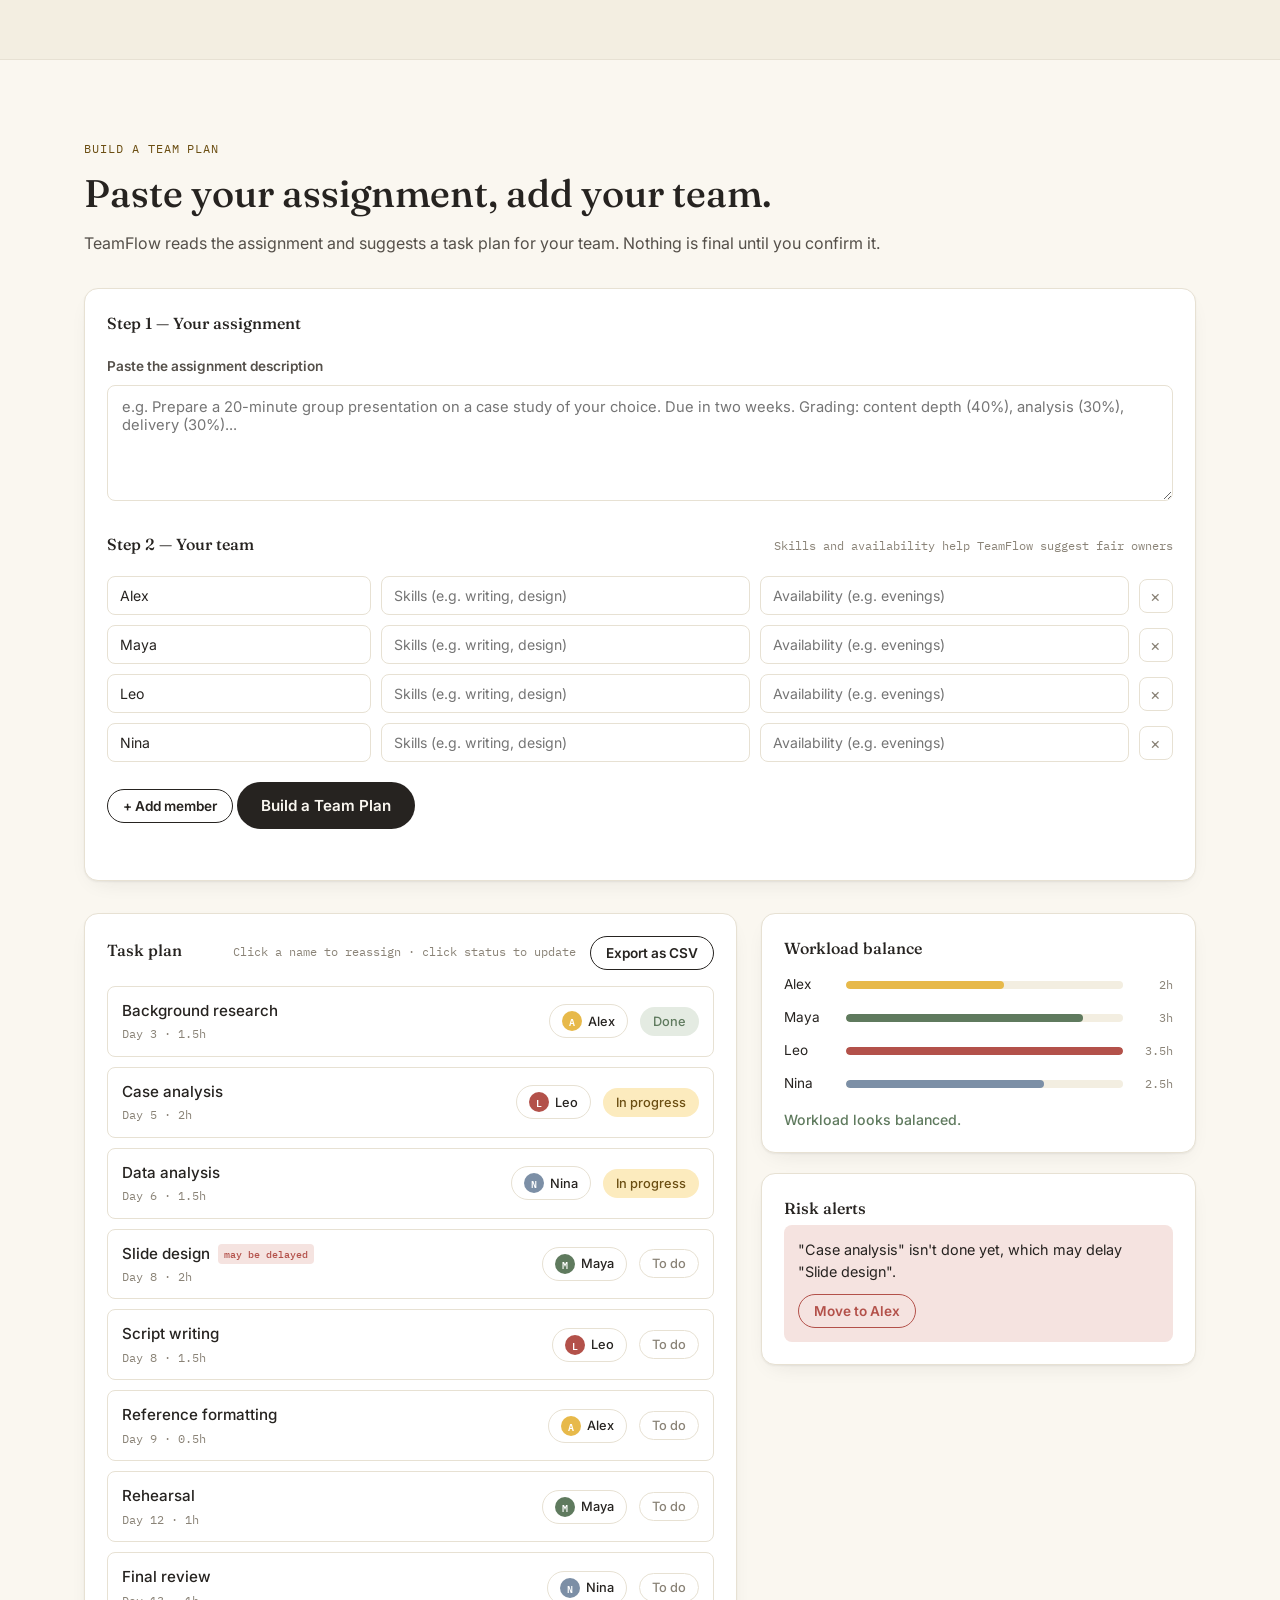
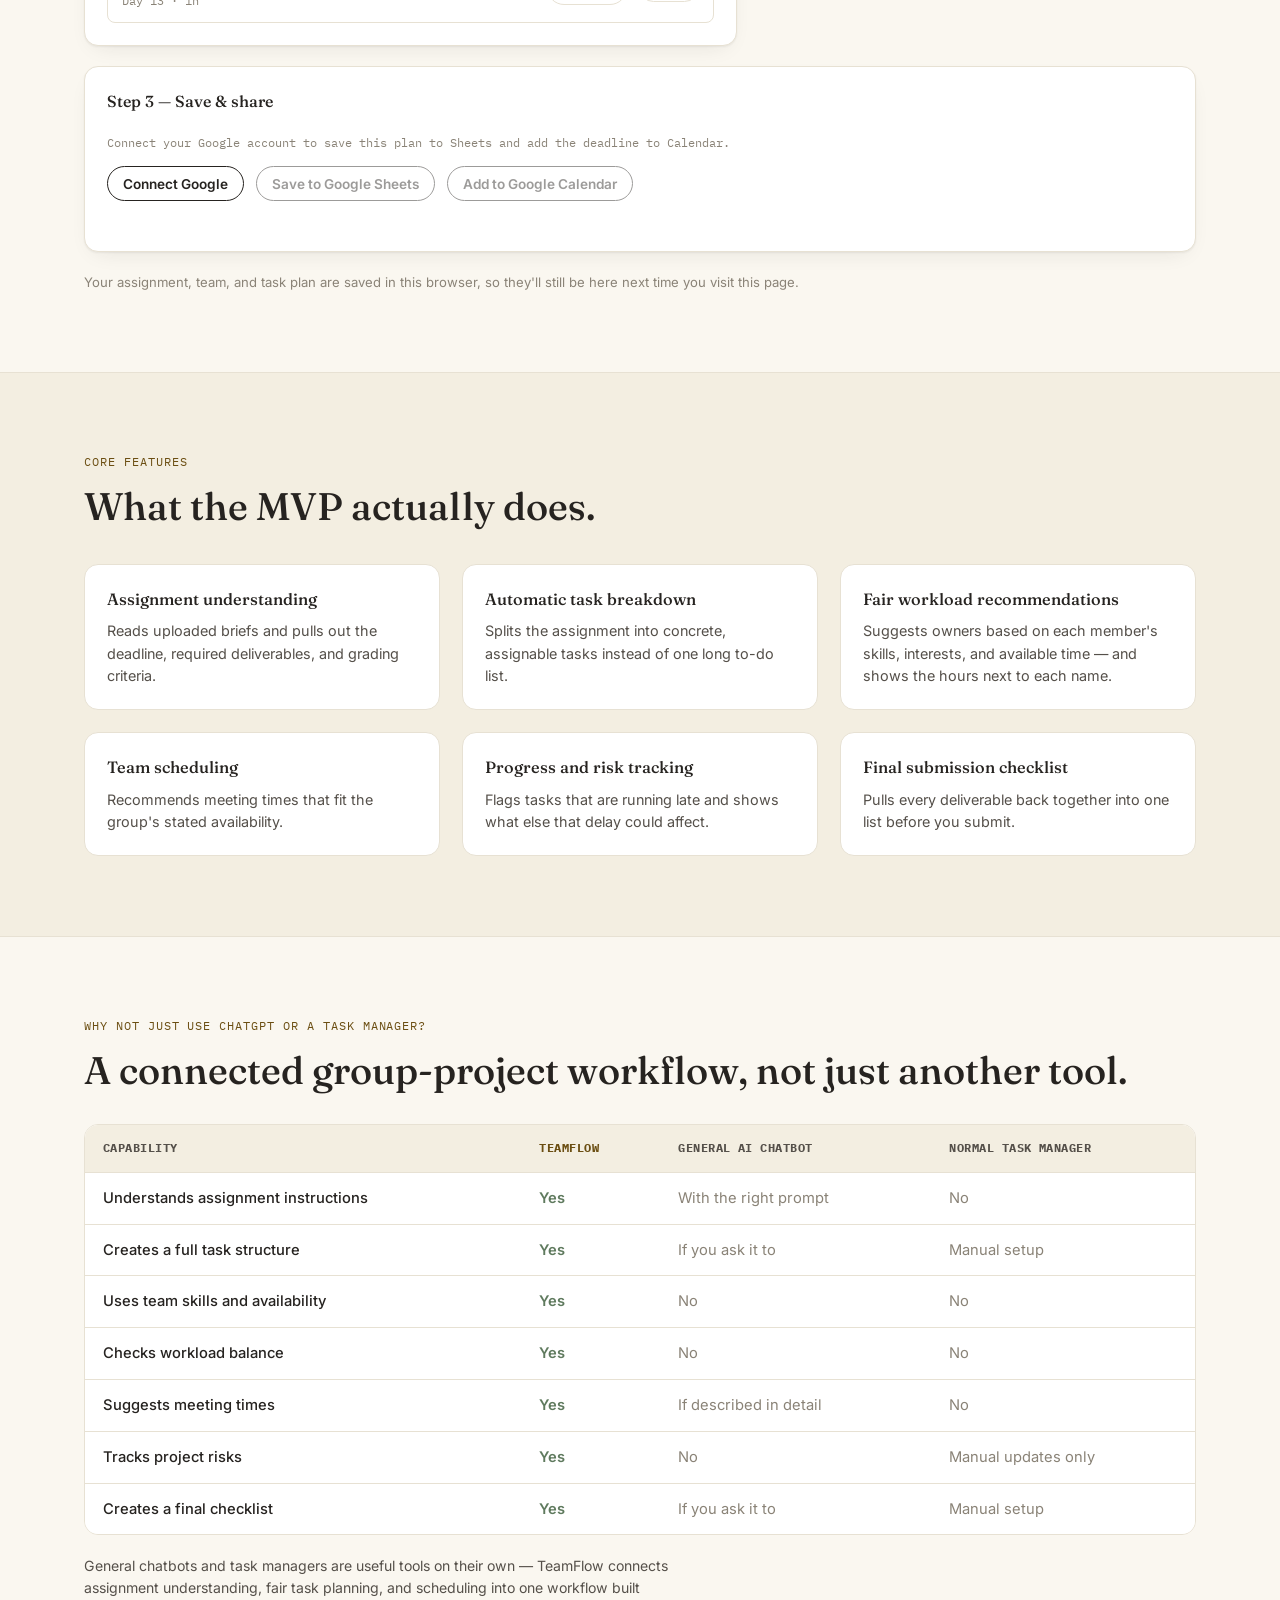
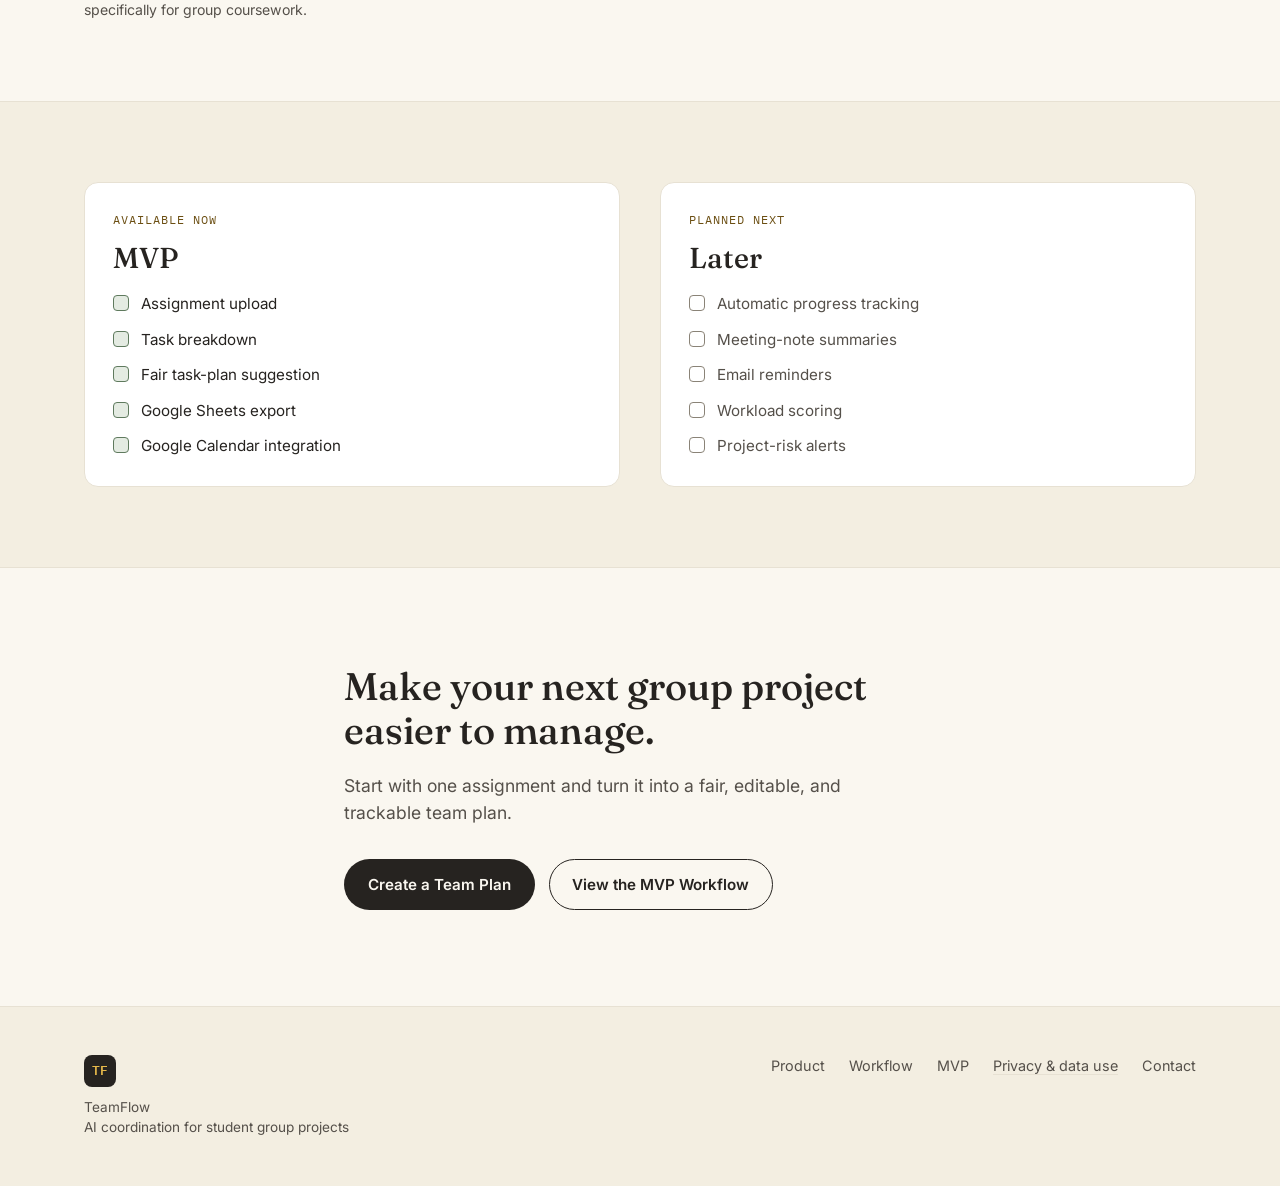
==== commit 7bfae937: "Add files via upload" ====
--- a/index.html
+++ b/index.html
@@ -322,11 +322,39 @@
       <a href="#features">Product</a>
       <a href="#how-it-works">Workflow</a>
       <a href="#mvp">MVP</a>
+      <button type="button" id="privacyLinkBtn" class="footer-link-btn">Privacy &amp; data use</button>
       <a href="mailto:hello@teamflow.app">Contact</a>
     </nav>
   </div>
 </footer>
 
+<div class="modal-overlay" id="privacyOverlay" hidden>
+  <div class="modal" role="dialog" aria-modal="true" aria-labelledby="privacyTitle">
+    <div class="modal-head">
+      <h2 id="privacyTitle">Privacy &amp; data use</h2>
+      <button type="button" id="privacyCloseBtn" class="modal-close" aria-label="Close">&times;</button>
+    </div>
+    <div class="modal-body">
+      <p>This is a course-project prototype. Here's exactly what happens to your data — no accounts, no hidden tracking.</p>
+
+      <h3>Assignment text &amp; team info</h3>
+      <p>What you type into the assignment box and team form stays in your browser. When you click "Build a Team Plan," it's sent to a small server function to generate the task plan (using an AI model where one is configured, or a free local rule-based planner otherwise) — it isn't stored on any server or database afterward.</p>
+
+      <h3>Saved locally, on your device only</h3>
+      <p>Your current plan is saved in this browser's local storage so it's still here next time you visit. It never leaves your device unless you explicitly export or sync it (see below). Clearing your browser data will remove it.</p>
+
+      <h3>Google Sheets &amp; Calendar</h3>
+      <p>Connecting Google is optional and only happens if you click "Connect Google." We request the minimum access needed — creating/editing spreadsheets and calendar events, nothing else (not your email, contacts, or files). The access token is kept in memory only for that browser session and is never saved to disk. Nothing is sent to Google unless you click "Save to Google Sheets" or "Add to Google Calendar."</p>
+
+      <h3>CSV export</h3>
+      <p>Downloads a file directly to your device. It doesn't pass through any server.</p>
+
+      <h3>What we don't do</h3>
+      <p>No ads, no third-party trackers, no selling data, no account or password required.</p>
+    </div>
+  </div>
+</div>
+
 <script src="data.js"></script>
 <script src="script.js"></script>
 </body>
--- a/styles.css
+++ b/styles.css
@@ -699,3 +699,71 @@
 .footer-nav { display: flex; gap: 24px; font-size: 0.9rem; }
 .footer-nav a { text-decoration: none; color: var(--ink-soft); }
 .footer-nav a:hover { color: var(--ink); }
+.footer-link-btn {
+  background: none;
+  border: none;
+  padding: 0;
+  font: inherit;
+  color: var(--ink-soft);
+  cursor: pointer;
+  text-decoration: underline;
+  text-decoration-color: var(--line);
+  text-underline-offset: 3px;
+}
+.footer-link-btn:hover { color: var(--ink); }
+
+/* ==========================================================================
+   MODAL
+   ========================================================================== */
+.modal-overlay {
+  position: fixed;
+  inset: 0;
+  background: rgba(38, 35, 32, 0.55);
+  display: flex;
+  align-items: center;
+  justify-content: center;
+  padding: 24px;
+  z-index: 200;
+}
+.modal-overlay[hidden] { display: none; }
+.modal {
+  background: var(--surface);
+  border-radius: var(--radius-lg);
+  max-width: 560px;
+  width: 100%;
+  max-height: 85vh;
+  overflow-y: auto;
+  box-shadow: 0 20px 60px -12px rgba(38, 35, 32, 0.35);
+}
+.modal-head {
+  display: flex;
+  align-items: center;
+  justify-content: space-between;
+  padding: 22px 24px 16px;
+  border-bottom: 1px solid var(--line);
+  position: sticky;
+  top: 0;
+  background: var(--surface);
+}
+.modal-head h2 { font-size: 1.3rem; }
+.modal-close {
+  background: none;
+  border: none;
+  font-size: 1.5rem;
+  line-height: 1;
+  color: var(--ink-faint);
+  cursor: pointer;
+  padding: 4px 8px;
+  border-radius: 6px;
+}
+.modal-close:hover { color: var(--ink); background: var(--surface-2); }
+.modal-body { padding: 20px 24px 28px; }
+.modal-body h3 {
+  font-size: 0.95rem;
+  margin-top: 20px;
+  margin-bottom: 6px;
+  font-family: var(--font-body);
+  font-weight: 600;
+}
+.modal-body h3:first-child { margin-top: 0; }
+.modal-body p { font-size: 0.9rem; color: var(--ink-soft); margin-bottom: 4px; }
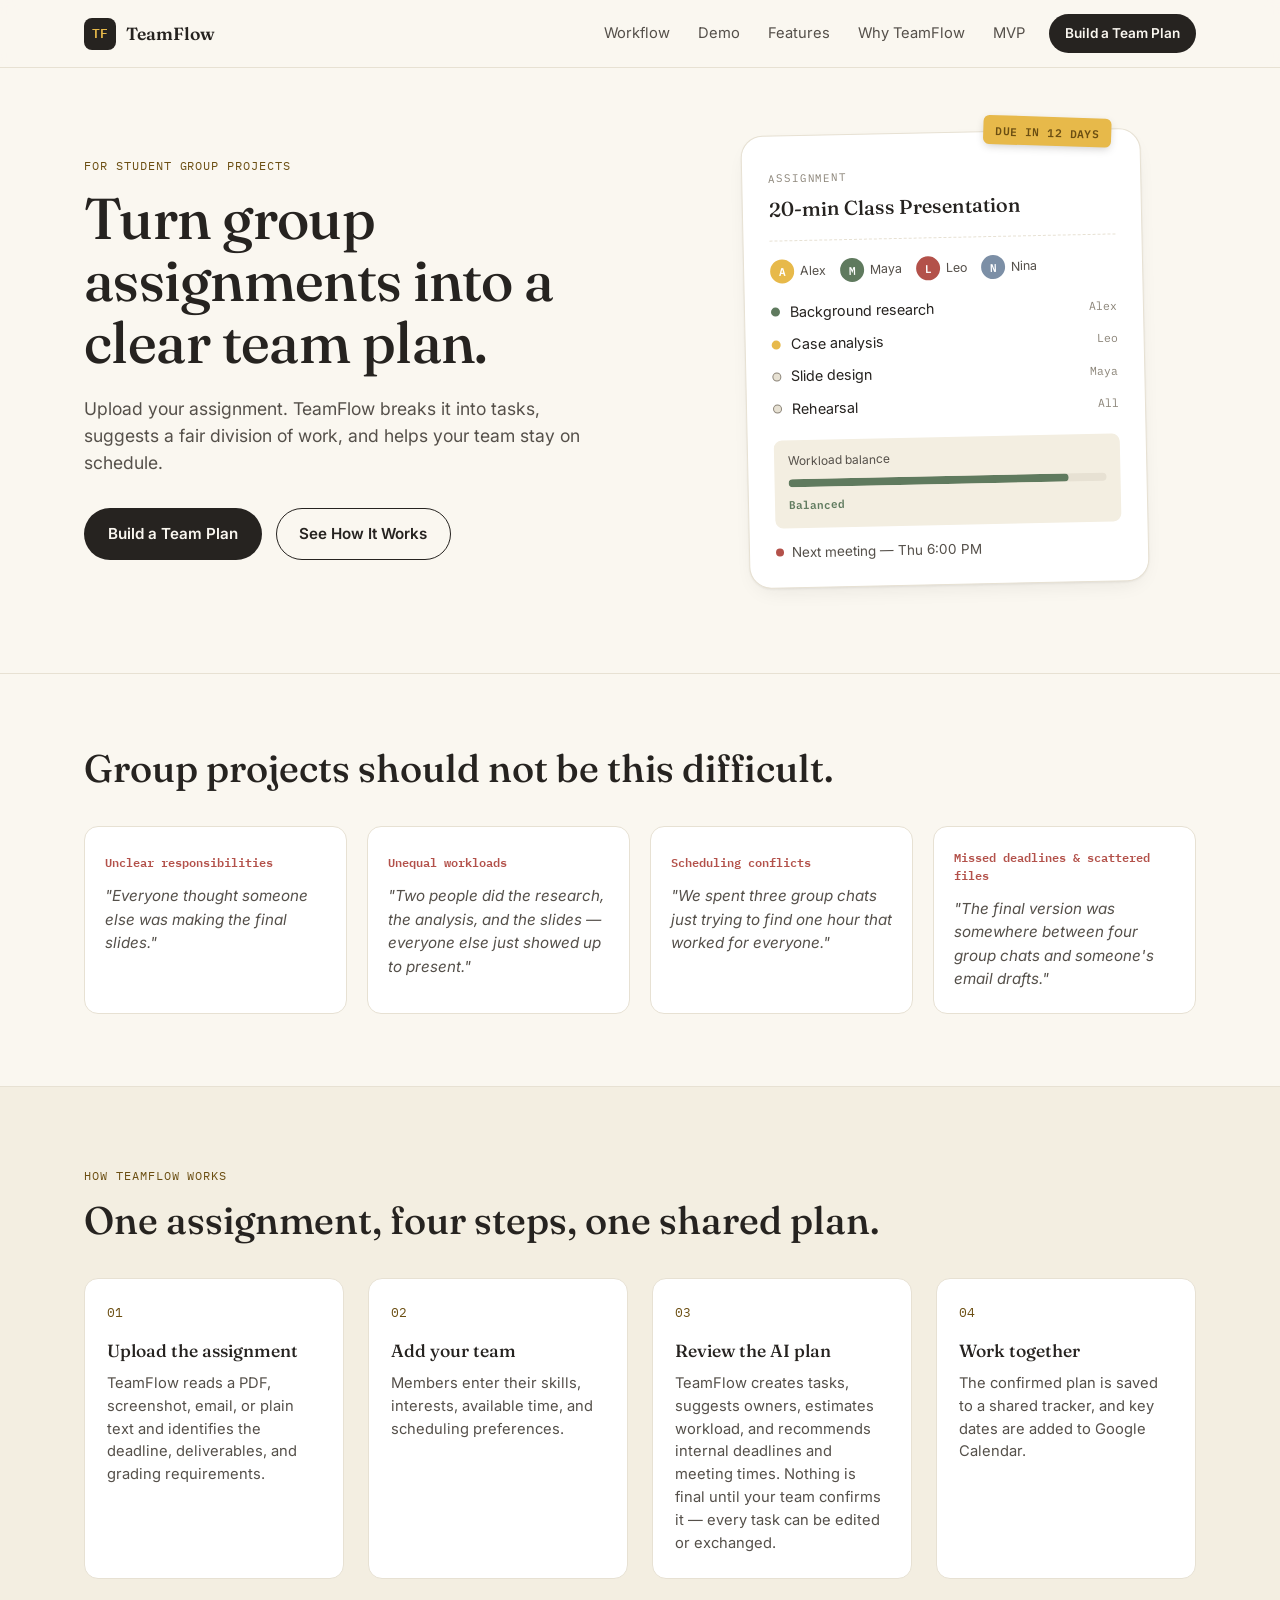
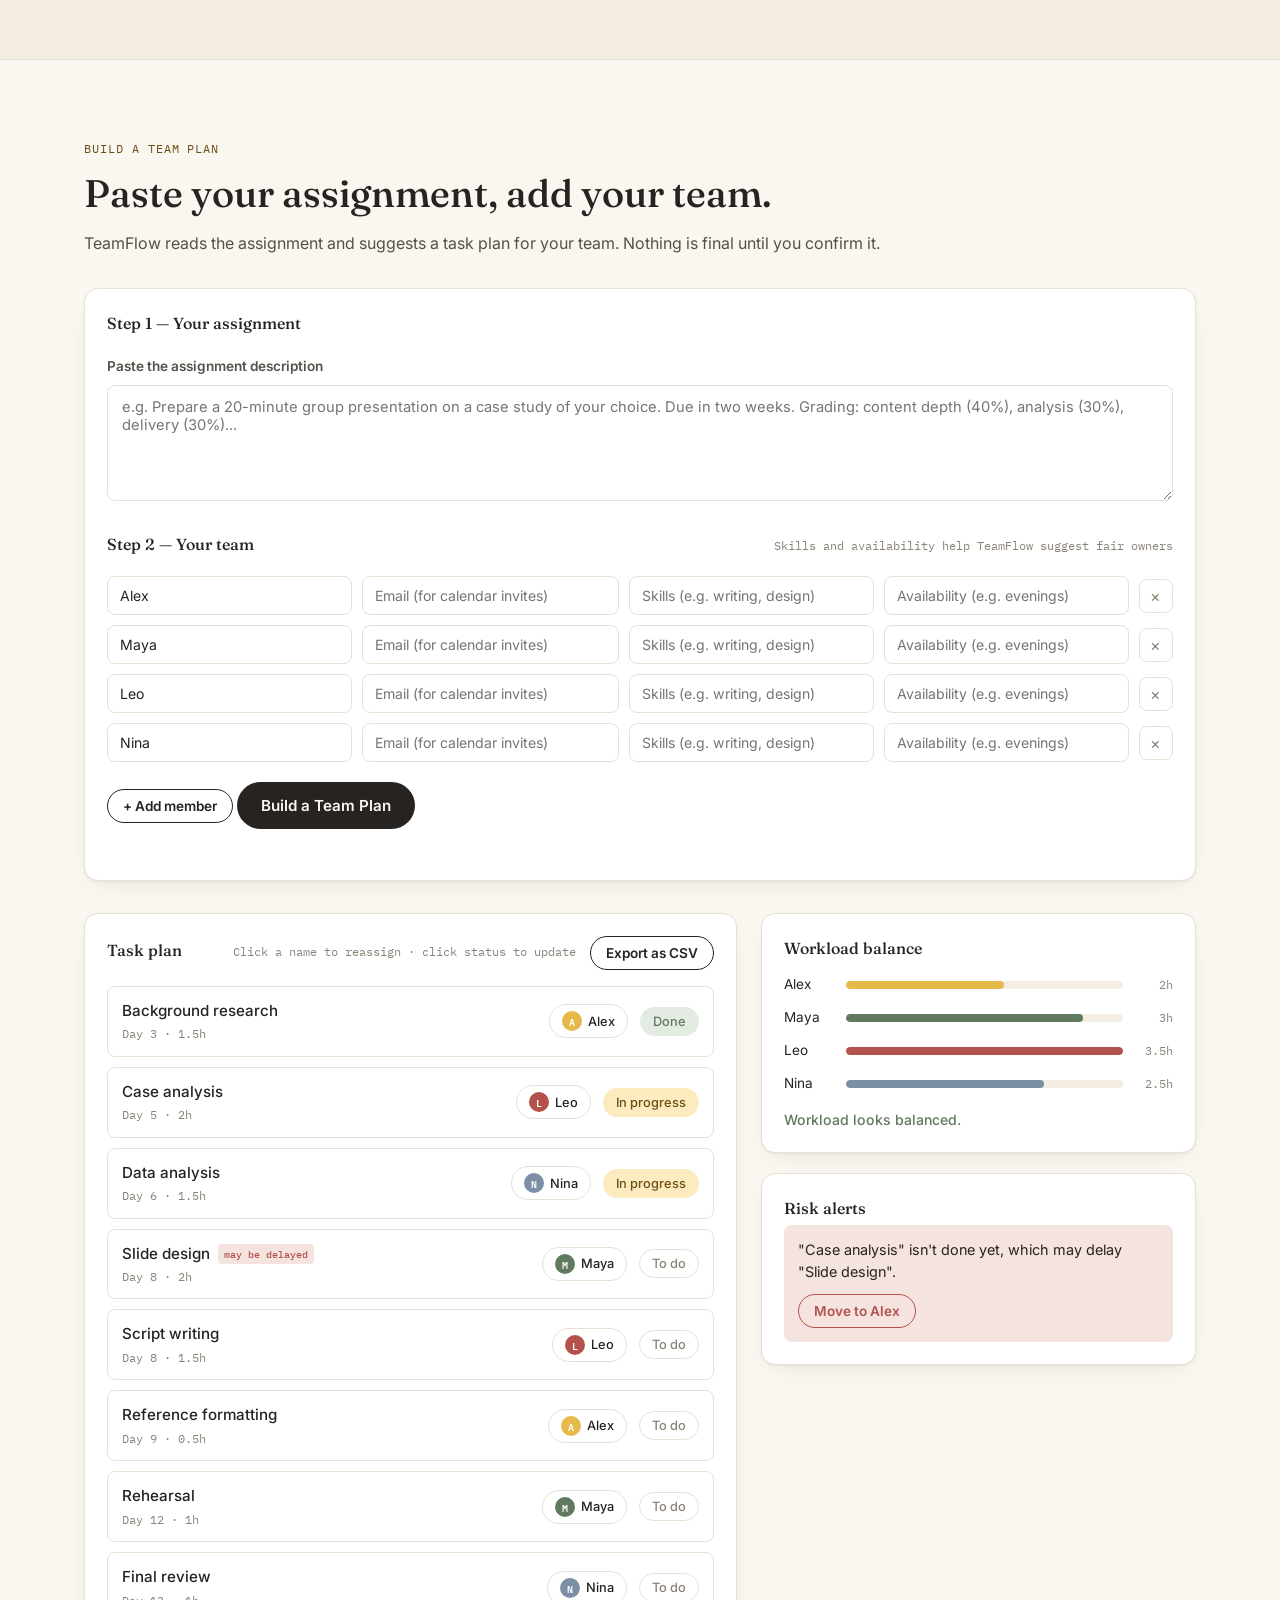
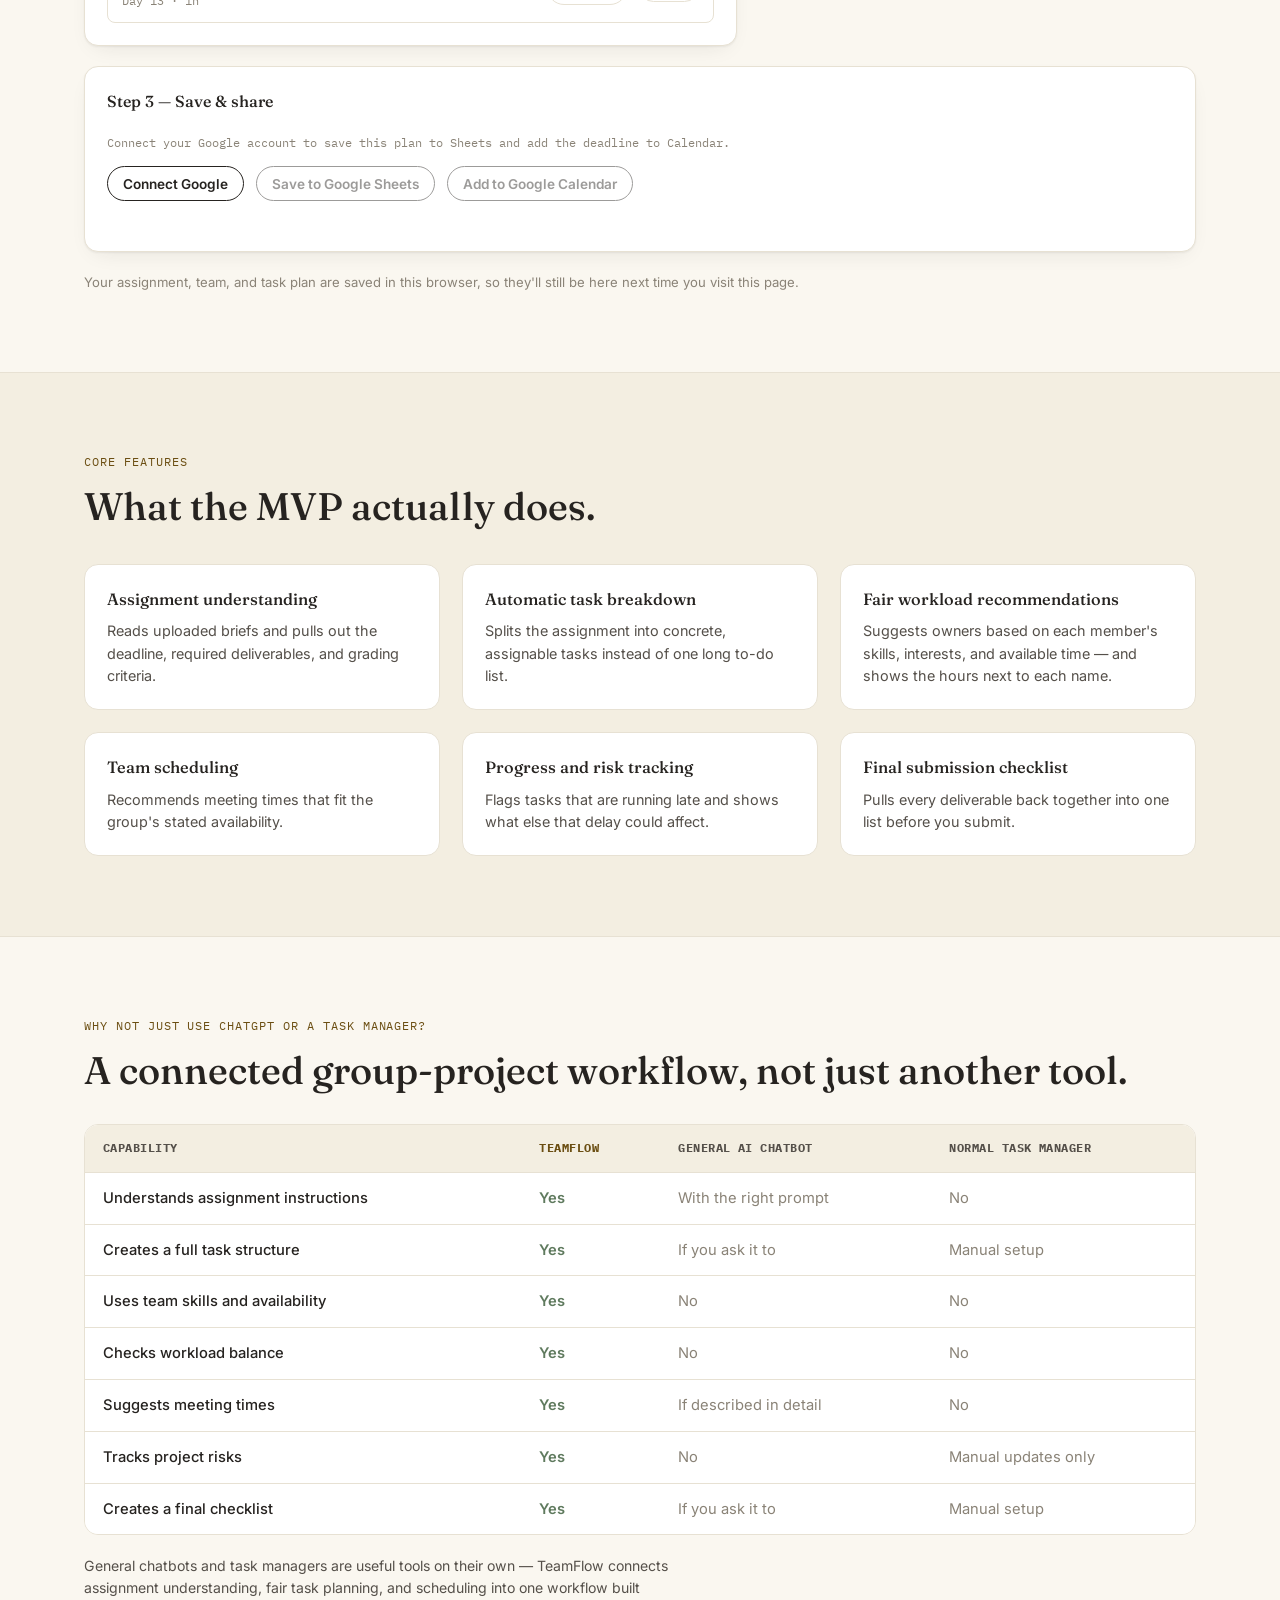
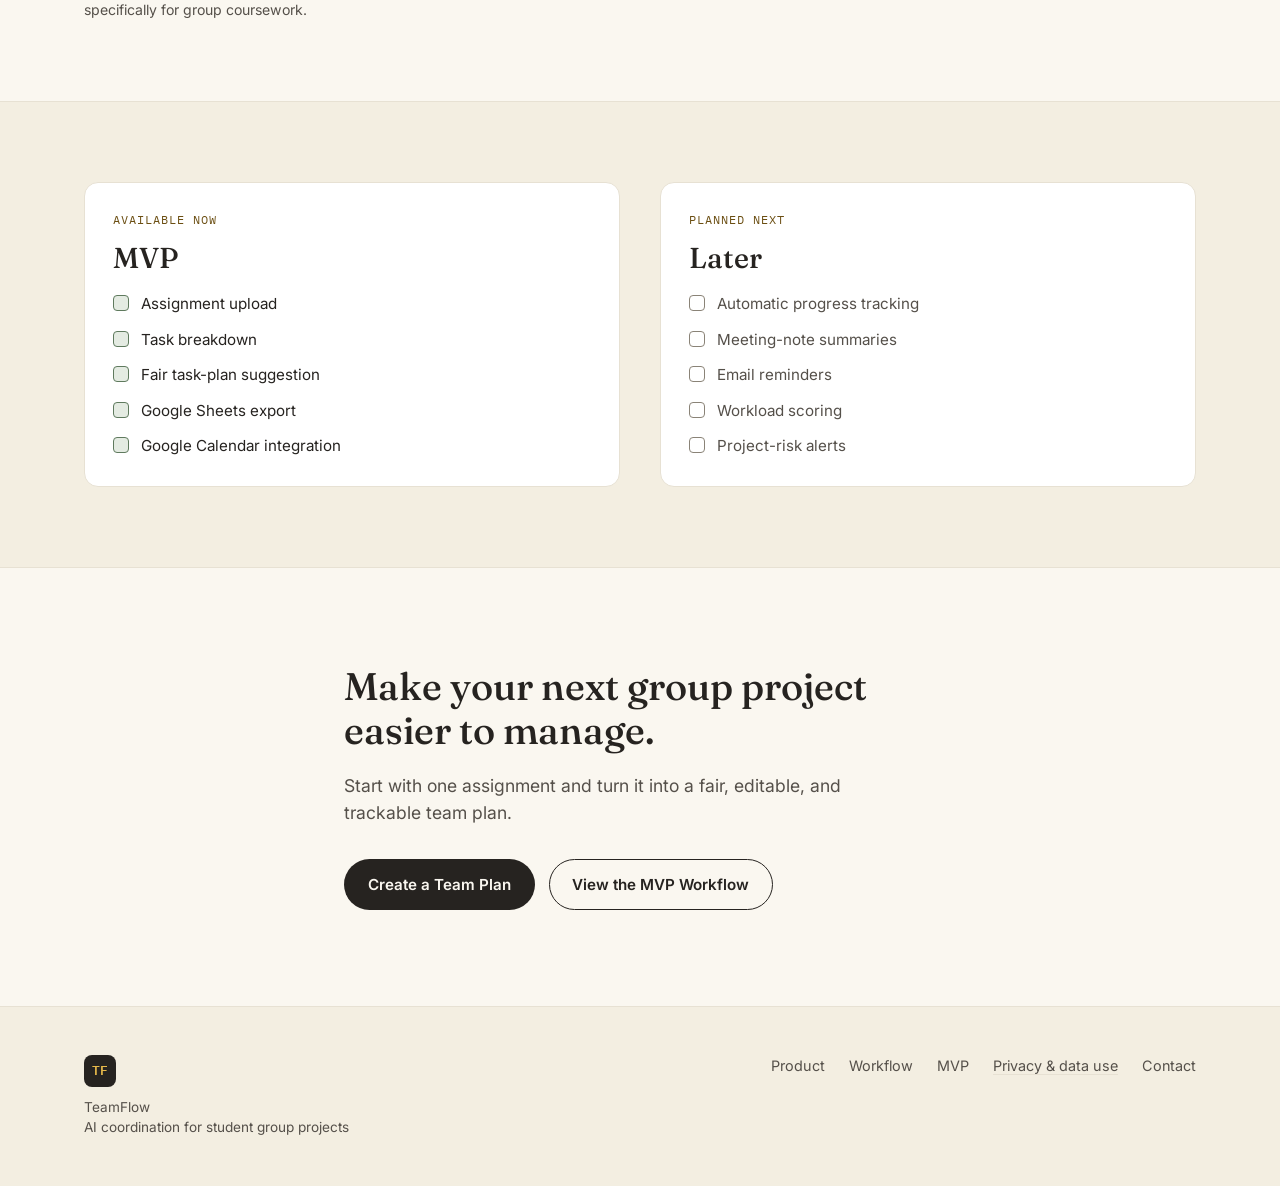
==== commit 24d71d27: "Add files via upload" ====
--- a/index.html
+++ b/index.html
@@ -344,7 +344,7 @@
       <p>Your current plan is saved in this browser's local storage so it's still here next time you visit. It never leaves your device unless you explicitly export or sync it (see below). Clearing your browser data will remove it.</p>
 
       <h3>Google Sheets &amp; Calendar</h3>
-      <p>Connecting Google is optional and only happens if you click "Connect Google." We request the minimum access needed — creating/editing spreadsheets and calendar events, nothing else (not your email, contacts, or files). The access token is kept in memory only for that browser session and is never saved to disk. Nothing is sent to Google unless you click "Save to Google Sheets" or "Add to Google Calendar."</p>
+      <p>Connecting Google is optional and only happens if you click "Connect Google." We request the minimum access needed — creating/editing spreadsheets and calendar events, nothing else (not your email, contacts, or files). The access token is kept in memory only for that browser session and is never saved to disk. Nothing is sent to Google unless you click "Save to Google Sheets" or "Add to Google Calendar." If you fill in teammates' email addresses, clicking "Add to Google Calendar" sends them a calendar invite through Google — only do this with their knowledge.</p>
 
       <h3>CSV export</h3>
       <p>Downloads a file directly to your device. It doesn't pass through any server.</p>
--- a/styles.css
+++ b/styles.css
@@ -520,7 +520,7 @@
 .team-form { display: flex; flex-direction: column; gap: 10px; }
 .team-row {
   display: grid;
-  grid-template-columns: 1fr 1.4fr 1.4fr auto;
+  grid-template-columns: 1fr 1.3fr 1fr 1fr auto;
   gap: 10px;
   align-items: center;
 }
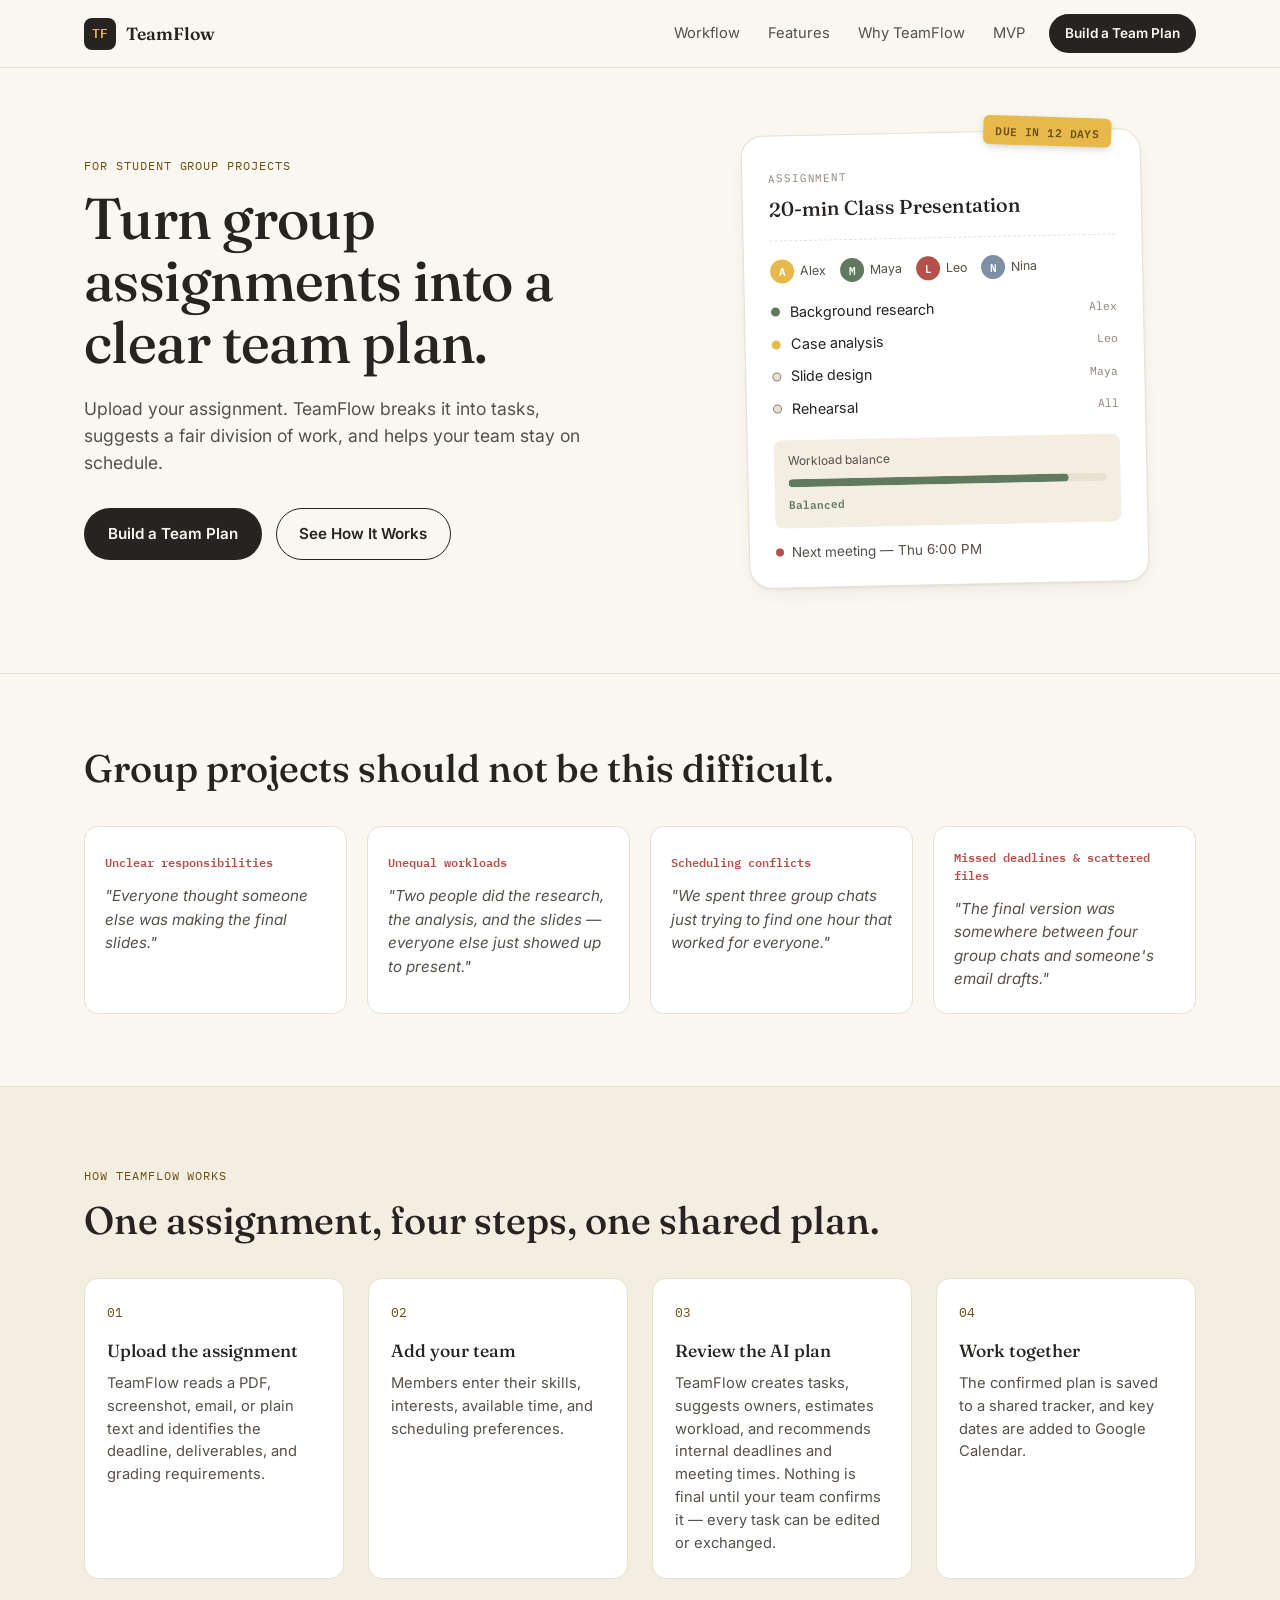
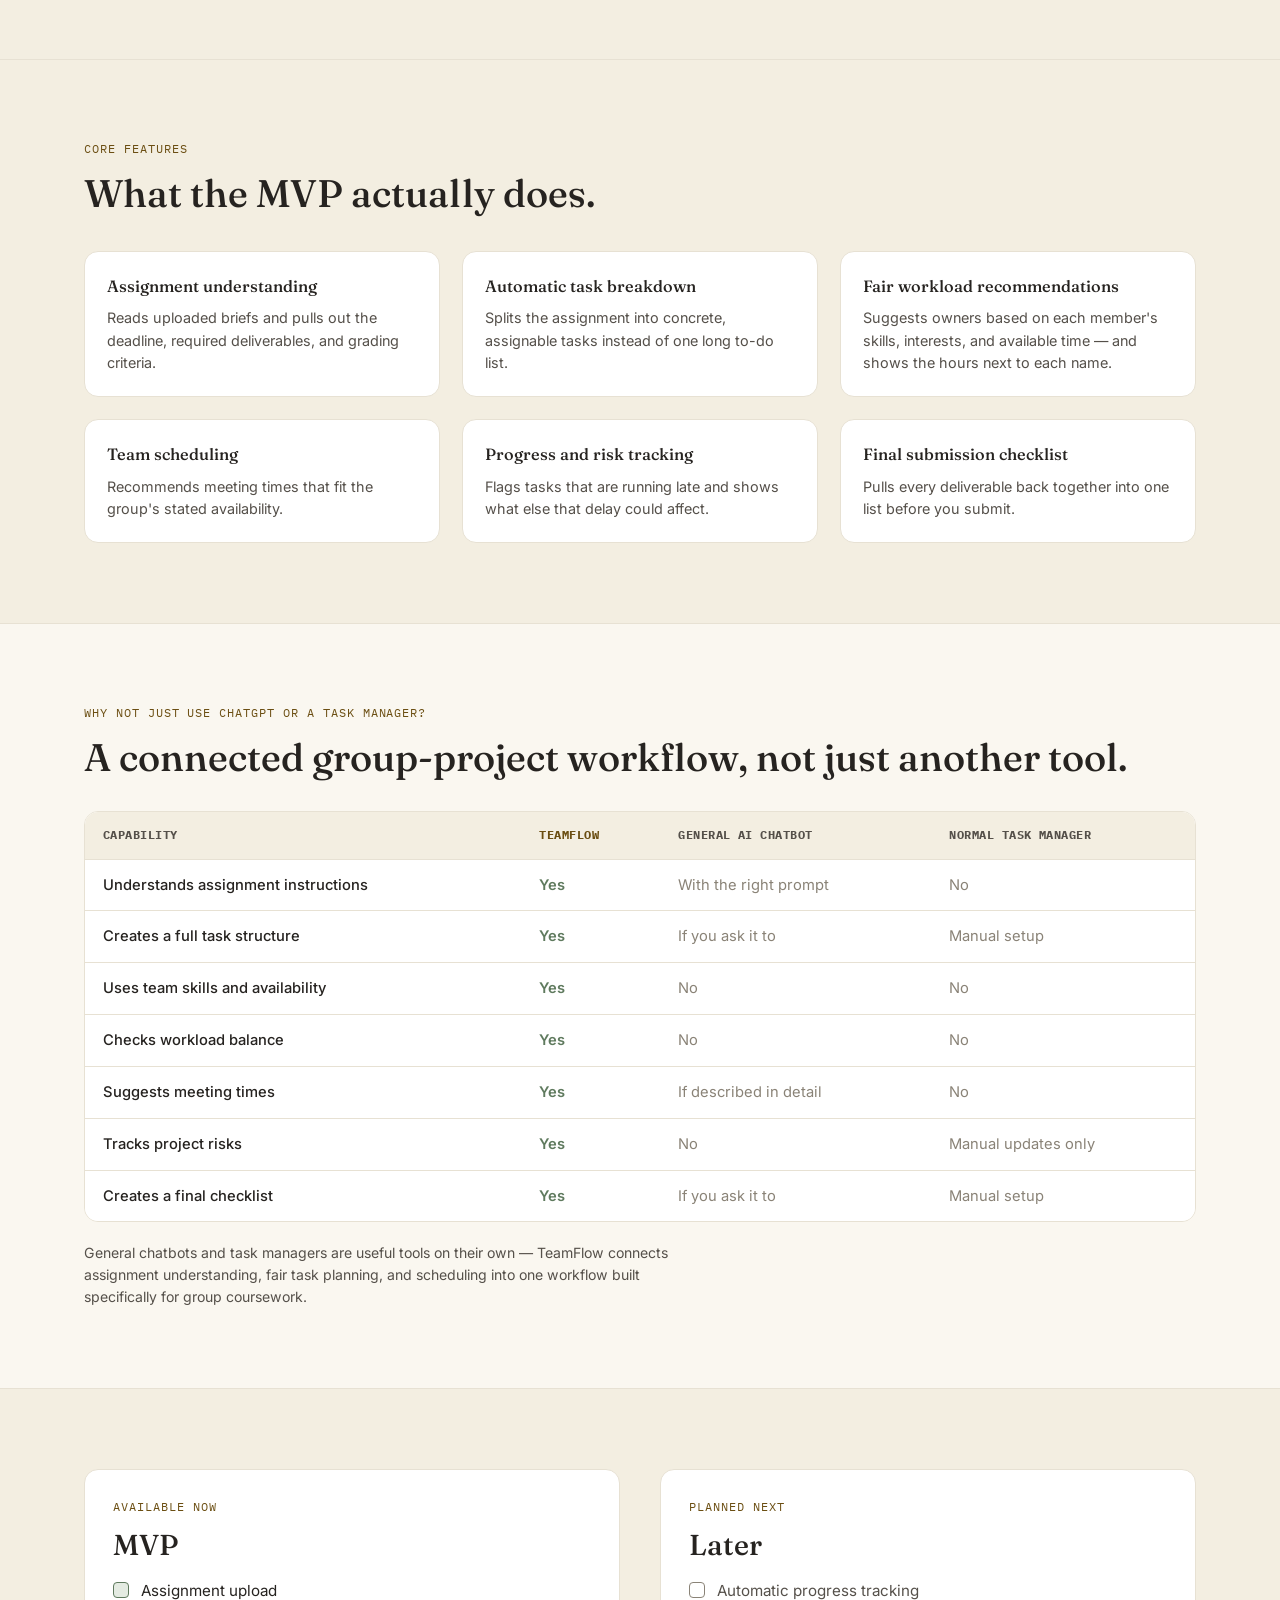
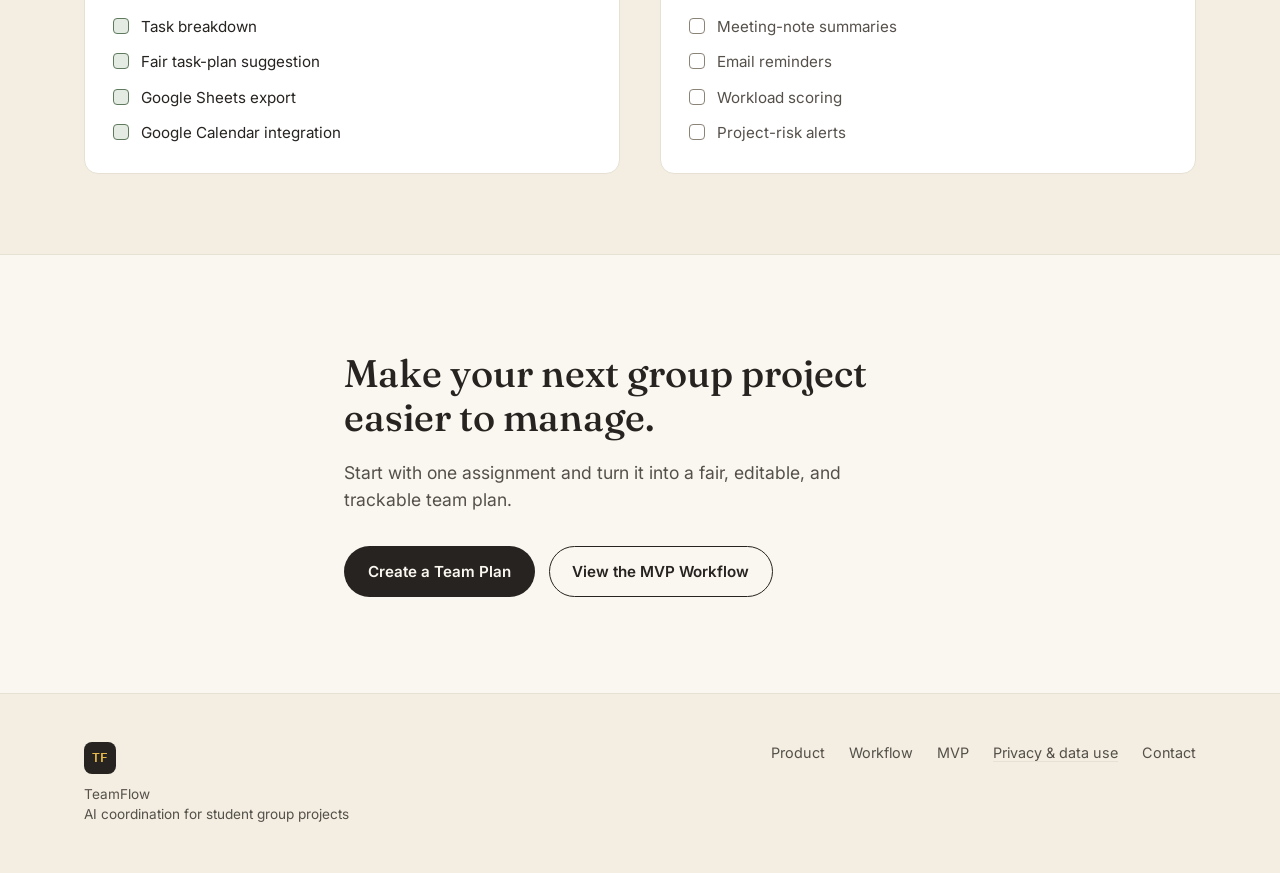
==== commit 104e0265: "Add files via upload" ====
--- a/index.html
+++ b/index.html
@@ -9,8 +9,6 @@
 <link rel="preconnect" href="https://fonts.gstatic.com" crossorigin>
 <link href="https://fonts.googleapis.com/css2?family=Fraunces:ital,opsz,wght@0,9..144,400;0,9..144,500;0,9..144,600;1,9..144,500&family=Inter:wght@400;500;600;700&family=IBM+Plex+Mono:wght@400;500;600&display=swap" rel="stylesheet">
 <link rel="stylesheet" href="styles.css">
-<script src="https://accounts.google.com/gsi/client" async defer></script>
-<script src="google-config.js"></script>
 </head>
 <body>
 
@@ -24,12 +22,11 @@
     </a>
     <nav class="site-nav" aria-label="Primary">
       <a href="#how-it-works">Workflow</a>
-      <a href="#demo">Demo</a>
       <a href="#features">Features</a>
       <a href="#compare">Why TeamFlow</a>
       <a href="#mvp">MVP</a>
     </nav>
-    <a class="btn btn-small btn-primary" href="#demo">Build a Team Plan</a>
+    <a class="btn btn-small btn-primary" href="app.html">Build a Team Plan</a>
   </div>
 </header>
 
@@ -43,7 +40,7 @@
         <h1 class="display-xl">Turn group assignments into a clear team plan.</h1>
         <p class="hero-sub">Upload your assignment. TeamFlow breaks it into tasks, suggests a fair division of work, and helps your team stay on schedule.</p>
         <div class="hero-ctas">
-          <a href="#demo" class="btn btn-primary">Build a Team Plan</a>
+          <a href="app.html" class="btn btn-primary">Build a Team Plan</a>
           <a href="#how-it-works" class="btn btn-ghost">See How It Works</a>
         </div>
       </div>
@@ -136,76 +133,6 @@
     </div>
   </section>
 
-  <!-- ============ DEMO ============ -->
-  <section class="demo" id="demo">
-    <div class="wrap">
-      <p class="eyebrow">Build a team plan</p>
-      <h2 class="display-md">Paste your assignment, add your team.</h2>
-      <p class="section-sub">TeamFlow reads the assignment and suggests a task plan for your team. Nothing is final until you confirm it.</p>
-
-      <div class="card upload-card">
-        <div class="card-head">
-          <h3>Step 1 — Your assignment</h3>
-        </div>
-        <label class="field-label" for="assignmentText">Paste the assignment description</label>
-        <textarea id="assignmentText" class="assignment-input" rows="5" placeholder="e.g. Prepare a 20-minute group presentation on a case study of your choice. Due in two weeks. Grading: content depth (40%), analysis (30%), delivery (30%)..."></textarea>
-
-        <div class="card-head" style="margin-top: 24px;">
-          <h3>Step 2 — Your team</h3>
-          <span class="hint">Skills and availability help TeamFlow suggest fair owners</span>
-        </div>
-        <div id="teamForm" class="team-form"></div>
-        <button type="button" id="addMemberBtn" class="btn btn-small btn-ghost add-member-btn">+ Add member</button>
-
-        <button type="button" id="analyzeBtn" class="btn btn-primary" style="margin-top: 20px;">Build a Team Plan</button>
-        <p id="analyzeStatus" class="analyze-status" role="status" aria-live="polite"></p>
-      </div>
-
-      <div id="assignmentSummary" class="assignment-summary" hidden></div>
-
-      <div class="demo-layout" style="margin-top: 32px;">
-        <div class="demo-tasks card">
-          <div class="card-head">
-            <h3>Task plan</h3>
-            <div class="card-head-actions">
-              <span class="hint">Click a name to reassign · click status to update</span>
-              <button type="button" id="exportCsvBtn" class="btn btn-small btn-ghost">Export as CSV</button>
-            </div>
-          </div>
-          <div id="taskList" class="task-list" role="list"></div>
-        </div>
-
-        <div class="demo-side">
-          <div class="card workload-card">
-            <h3>Workload balance</h3>
-            <div id="workloadBars" class="workload-bars"></div>
-            <p id="workloadMsg" class="workload-msg">Workload looks balanced.</p>
-          </div>
-
-          <div class="card risk-card" id="riskCard">
-            <h3>Risk alerts</h3>
-            <div id="riskList" class="risk-list"></div>
-          </div>
-        </div>
-      </div>
-
-      <div class="card google-card">
-        <div class="card-head">
-          <h3>Step 3 — Save &amp; share</h3>
-        </div>
-        <p class="hint" style="margin-bottom: 14px;">Connect your Google account to save this plan to Sheets and add the deadline to Calendar.</p>
-        <div class="google-actions">
-          <button type="button" id="googleConnectBtn" class="btn btn-small btn-ghost">Connect Google</button>
-          <button type="button" id="saveSheetsBtn" class="btn btn-small btn-ghost" disabled>Save to Google Sheets</button>
-          <button type="button" id="addCalendarBtn" class="btn btn-small btn-ghost" disabled>Add to Google Calendar</button>
-        </div>
-        <p id="googleStatus" class="analyze-status" role="status" aria-live="polite"></p>
-      </div>
-
-      <p class="demo-note">Your assignment, team, and task plan are saved in this browser, so they'll still be here next time you visit this page.</p>
-    </div>
-  </section>
-
   <!-- ============ FEATURES ============ -->
   <section class="features" id="features">
     <div class="wrap">
@@ -304,7 +231,7 @@
       <h2 class="display-md">Make your next group project easier to manage.</h2>
       <p class="hero-sub">Start with one assignment and turn it into a fair, editable, and trackable team plan.</p>
       <div class="hero-ctas">
-        <a href="#demo" class="btn btn-primary">Create a Team Plan</a>
+        <a href="app.html" class="btn btn-primary">Create a Team Plan</a>
         <a href="#how-it-works" class="btn btn-ghost">View the MVP Workflow</a>
       </div>
     </div>
@@ -355,7 +282,7 @@
   </div>
 </div>
 
-<script src="data.js"></script>
-<script src="script.js"></script>
+<script src="site.js"></script>
+<script src="privacy-modal.js"></script>
 </body>
 </html>
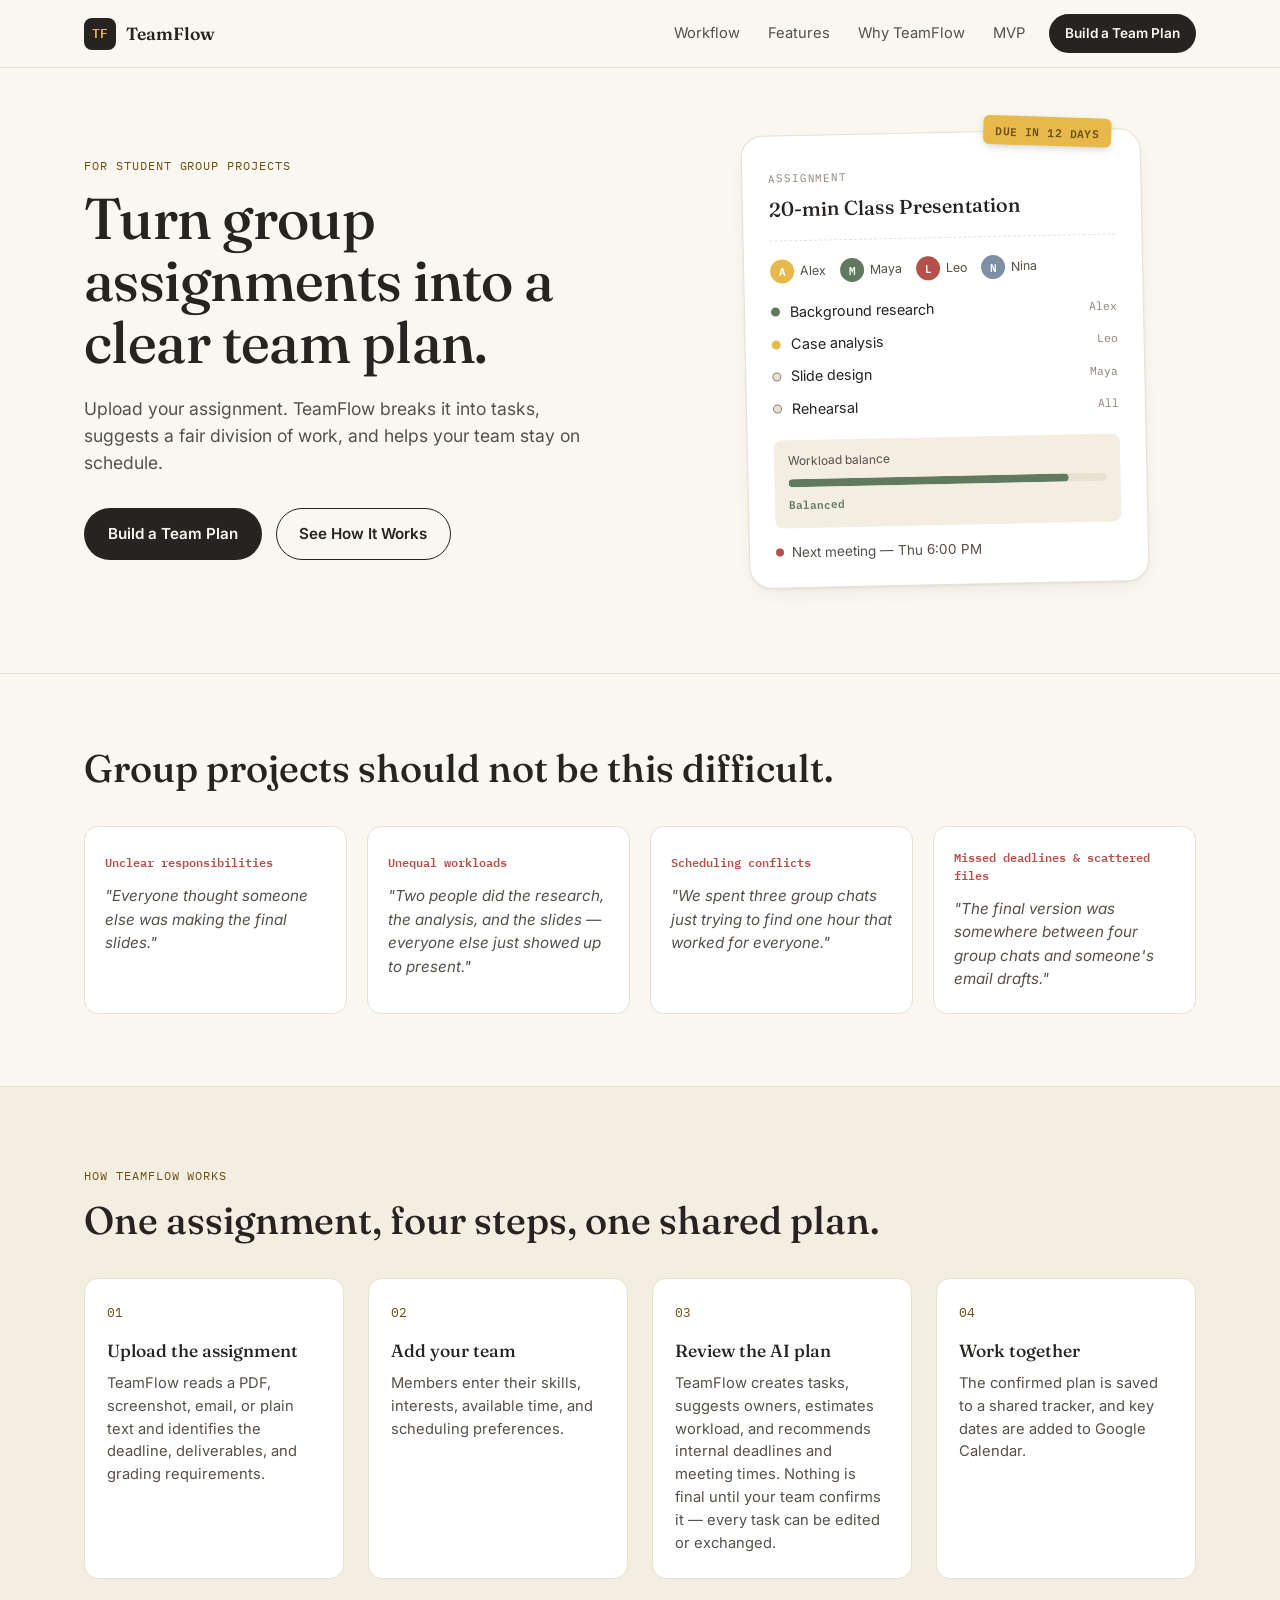
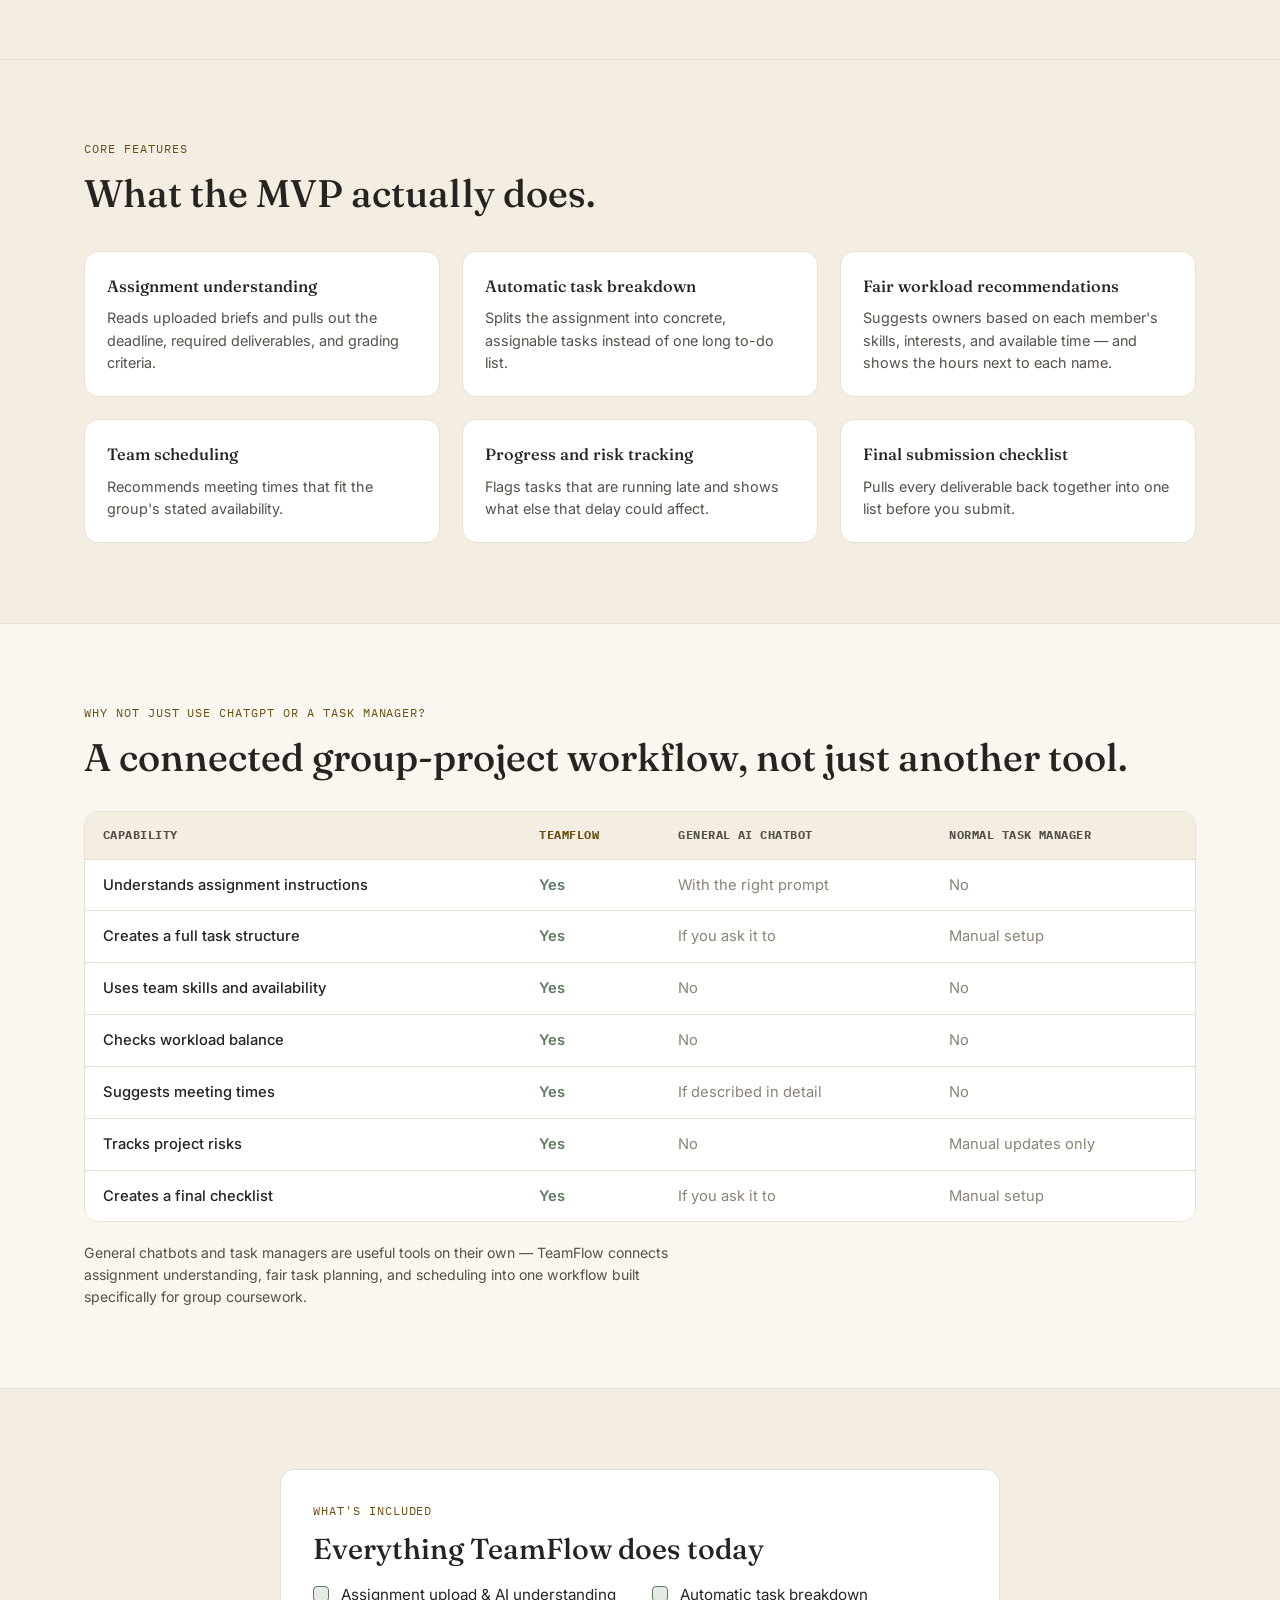
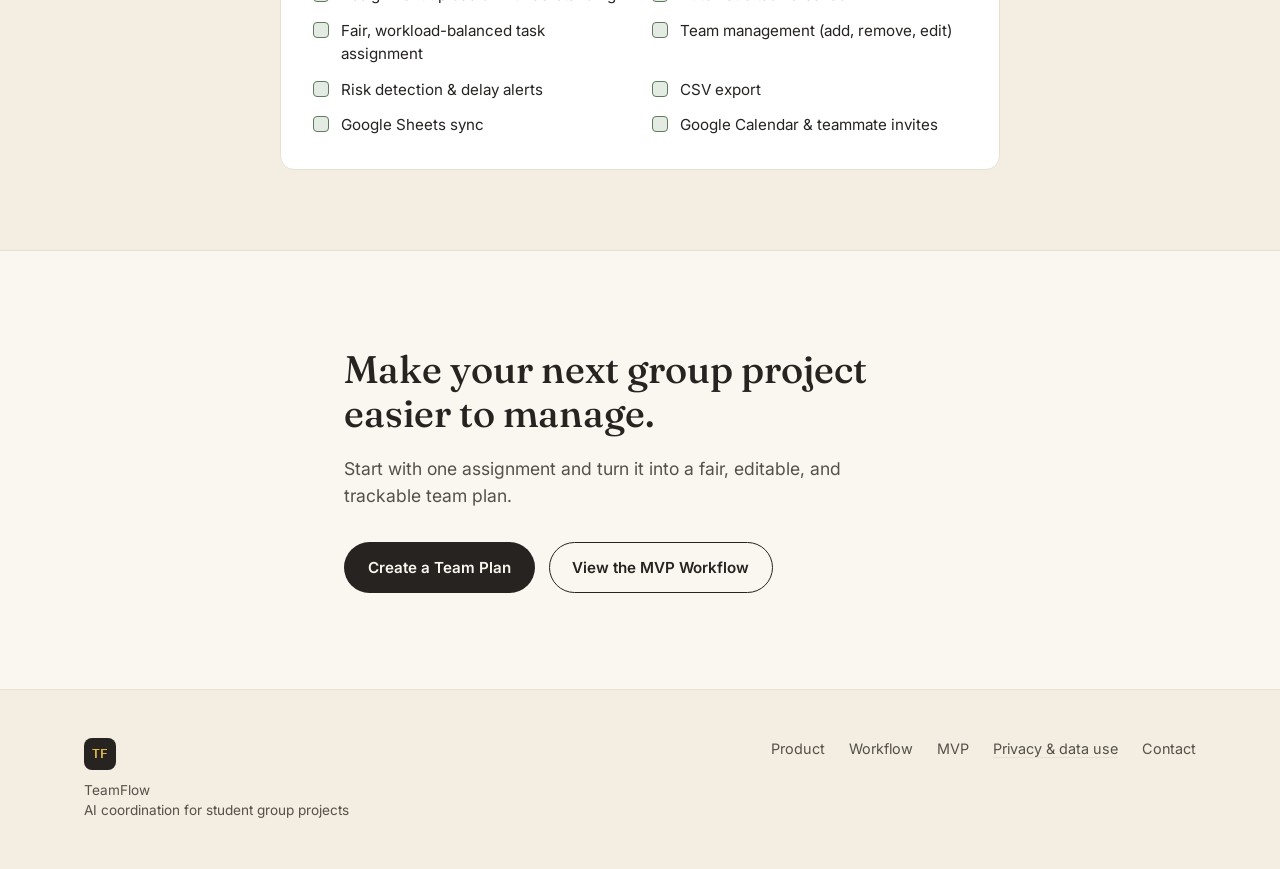
==== commit 4a048690: "Add files via upload" ====
--- a/index.html
+++ b/index.html
@@ -197,29 +197,21 @@
     </div>
   </section>
 
-  <!-- ============ MVP / FUTURE ============ -->
+  <!-- ============ WHAT TEAMFLOW DOES ============ -->
   <section class="mvp" id="mvp">
-    <div class="wrap mvp-grid">
-      <div class="mvp-col">
-        <p class="eyebrow">Available now</p>
-        <h2 class="display-sm">MVP</h2>
-        <ul class="check-list">
-          <li>Assignment upload</li>
-          <li>Task breakdown</li>
-          <li>Fair task-plan suggestion</li>
-          <li>Google Sheets export</li>
-          <li>Google Calendar integration</li>
-        </ul>
-      </div>
-      <div class="mvp-col mvp-future">
-        <p class="eyebrow">Planned next</p>
-        <h2 class="display-sm">Later</h2>
-        <ul class="check-list check-list-future">
-          <li>Automatic progress tracking</li>
-          <li>Meeting-note summaries</li>
-          <li>Email reminders</li>
-          <li>Workload scoring</li>
-          <li>Project-risk alerts</li>
+    <div class="wrap">
+      <div class="mvp-col mvp-solo">
+        <p class="eyebrow">What's included</p>
+        <h2 class="display-sm">Everything TeamFlow does today</h2>
+        <ul class="check-list check-list-grid">
+          <li>Assignment upload &amp; AI understanding</li>
+          <li>Automatic task breakdown</li>
+          <li>Fair, workload-balanced task assignment</li>
+          <li>Team management (add, remove, edit)</li>
+          <li>Risk detection &amp; delay alerts</li>
+          <li>CSV export</li>
+          <li>Google Sheets sync</li>
+          <li>Google Calendar &amp; teammate invites</li>
         </ul>
       </div>
     </div>
--- a/styles.css
+++ b/styles.css
@@ -517,6 +517,57 @@
 }
 .assignment-input:focus-visible { outline: 2px solid var(--accent-ink); outline-offset: 2px; }
 
+.upload-row { display: flex; align-items: center; gap: 12px; flex-wrap: wrap; margin: 12px 0; }
+.file-upload-btn {
+  display: inline-flex;
+  align-items: center;
+  gap: 6px;
+  border: 1px solid var(--ink);
+  background: transparent;
+  color: var(--ink);
+  border-radius: 999px;
+  padding: 0.6em 1.1em;
+  font-size: 0.85rem;
+  font-weight: 600;
+  cursor: pointer;
+  transition: background 0.15s ease;
+}
+.file-upload-btn:hover { background: var(--surface-2); }
+
+.image-preview {
+  display: flex;
+  align-items: center;
+  gap: 14px;
+  margin: 4px 0 12px;
+  padding: 12px;
+  background: var(--surface-2);
+  border-radius: var(--radius-sm);
+}
+.image-preview img {
+  max-width: 140px;
+  max-height: 100px;
+  border-radius: var(--radius-sm);
+  border: 1px solid var(--line);
+  object-fit: cover;
+}
+
+.team-form-head {
+  display: grid;
+  grid-template-columns: 1fr 1.3fr 1fr 1fr auto;
+  gap: 10px;
+  padding: 0 2px;
+  margin-bottom: 6px;
+  font-family: var(--font-mono);
+  font-size: 0.68rem;
+  text-transform: uppercase;
+  letter-spacing: 0.04em;
+  color: var(--ink-faint);
+}
+
+@media (max-width: 640px) {
+  .team-form-head { display: none; }
+}
+
 .team-form { display: flex; flex-direction: column; gap: 10px; }
 .team-row {
   display: grid;
@@ -652,14 +703,19 @@
    MVP
    ========================================================================== */
 .mvp { padding: 80px 0; border-top: 1px solid var(--line); background: var(--surface-2); }
-.mvp-grid { display: grid; grid-template-columns: 1fr 1fr; gap: 40px; }
 .mvp-col {
   background: var(--surface);
   border: 1px solid var(--line);
   border-radius: var(--radius-md);
-  padding: 28px;
-}
+  padding: 32px;
+}
+.mvp-solo { max-width: 720px; margin: 0 auto; }
 .check-list { display: flex; flex-direction: column; gap: 12px; margin-top: 16px; }
+.check-list-grid {
+  display: grid;
+  grid-template-columns: 1fr 1fr;
+  gap: 12px 24px;
+}
 .check-list li {
   position: relative;
   padding-left: 28px;
@@ -676,13 +732,8 @@
   border: 1.5px solid var(--good);
   background: var(--good-soft);
 }
-.check-list-future li::before {
-  border-color: var(--ink-faint);
-  background: transparent;
-}
-.check-list-future li { color: var(--ink-soft); }
-
-@media (max-width: 780px) { .mvp-grid { grid-template-columns: 1fr; } }
+
+@media (max-width: 640px) { .check-list-grid { grid-template-columns: 1fr; } }
 
 /* ==========================================================================
    FINAL CTA
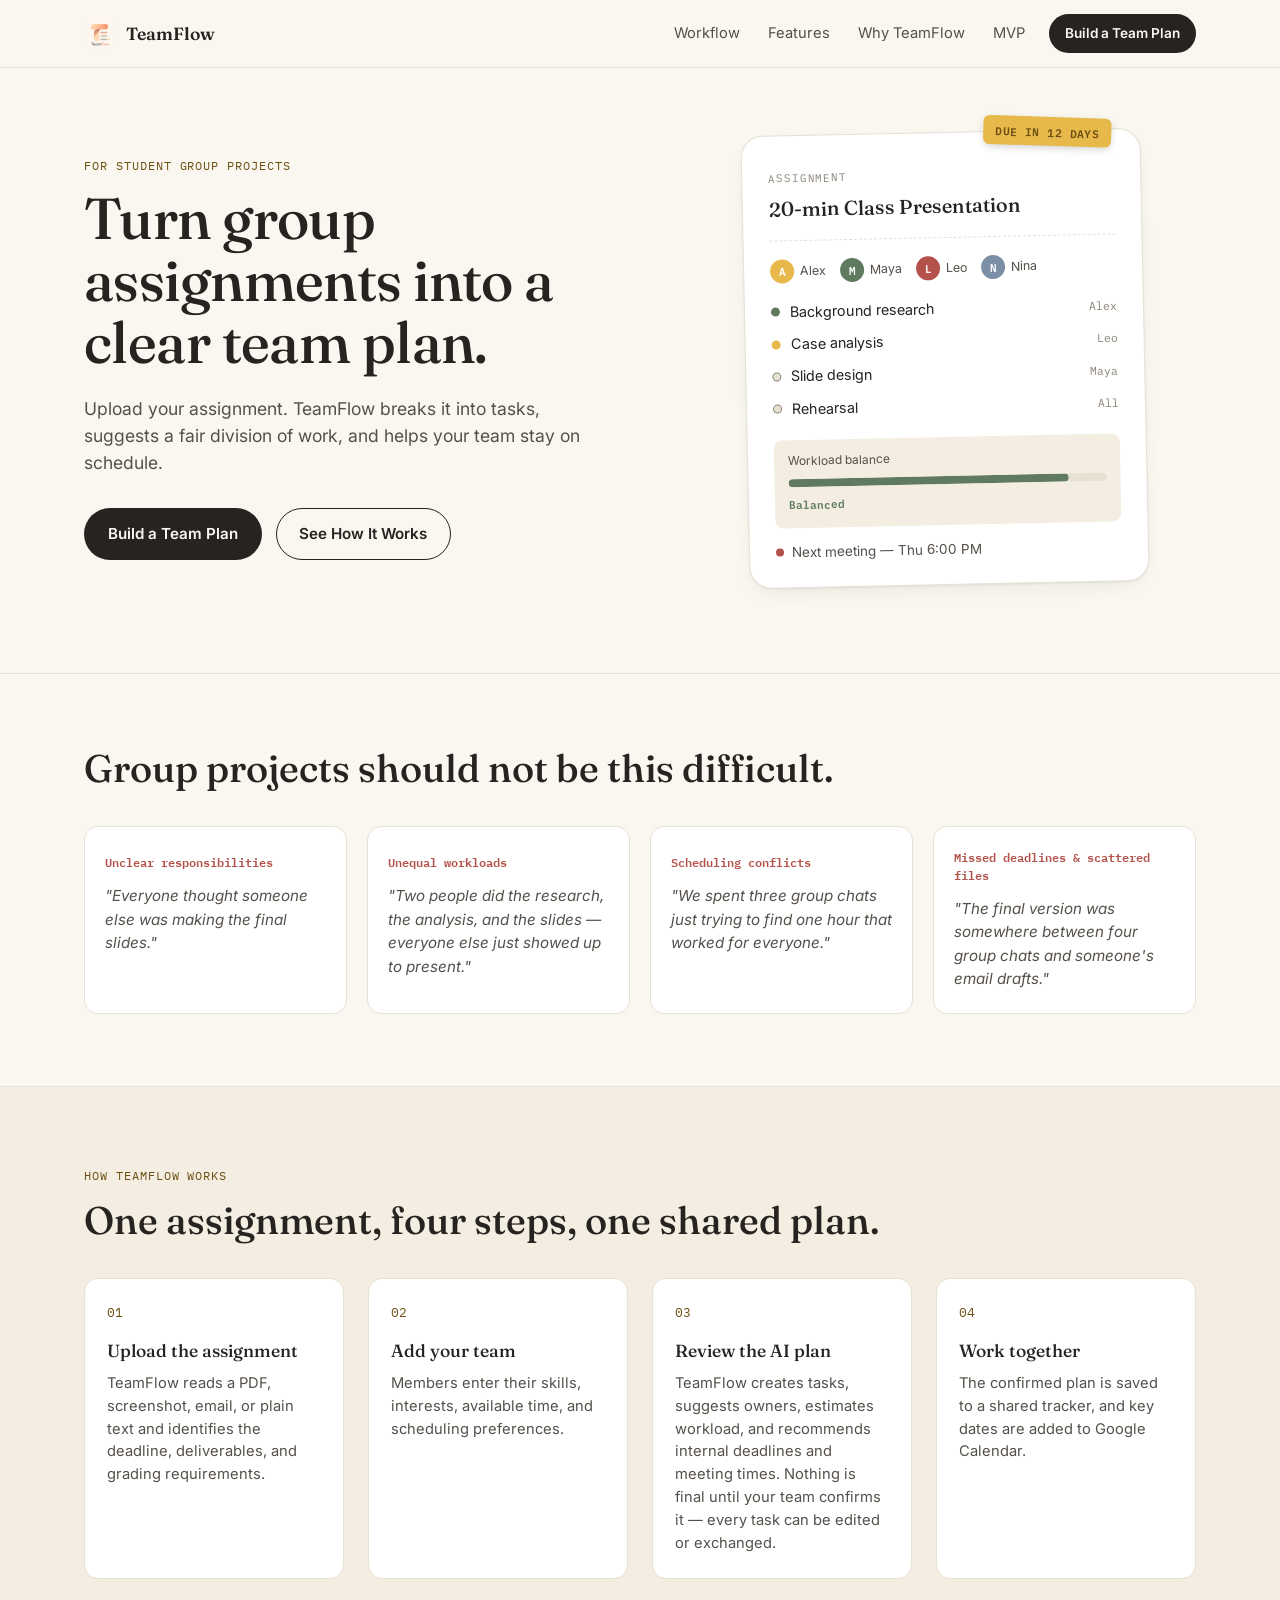
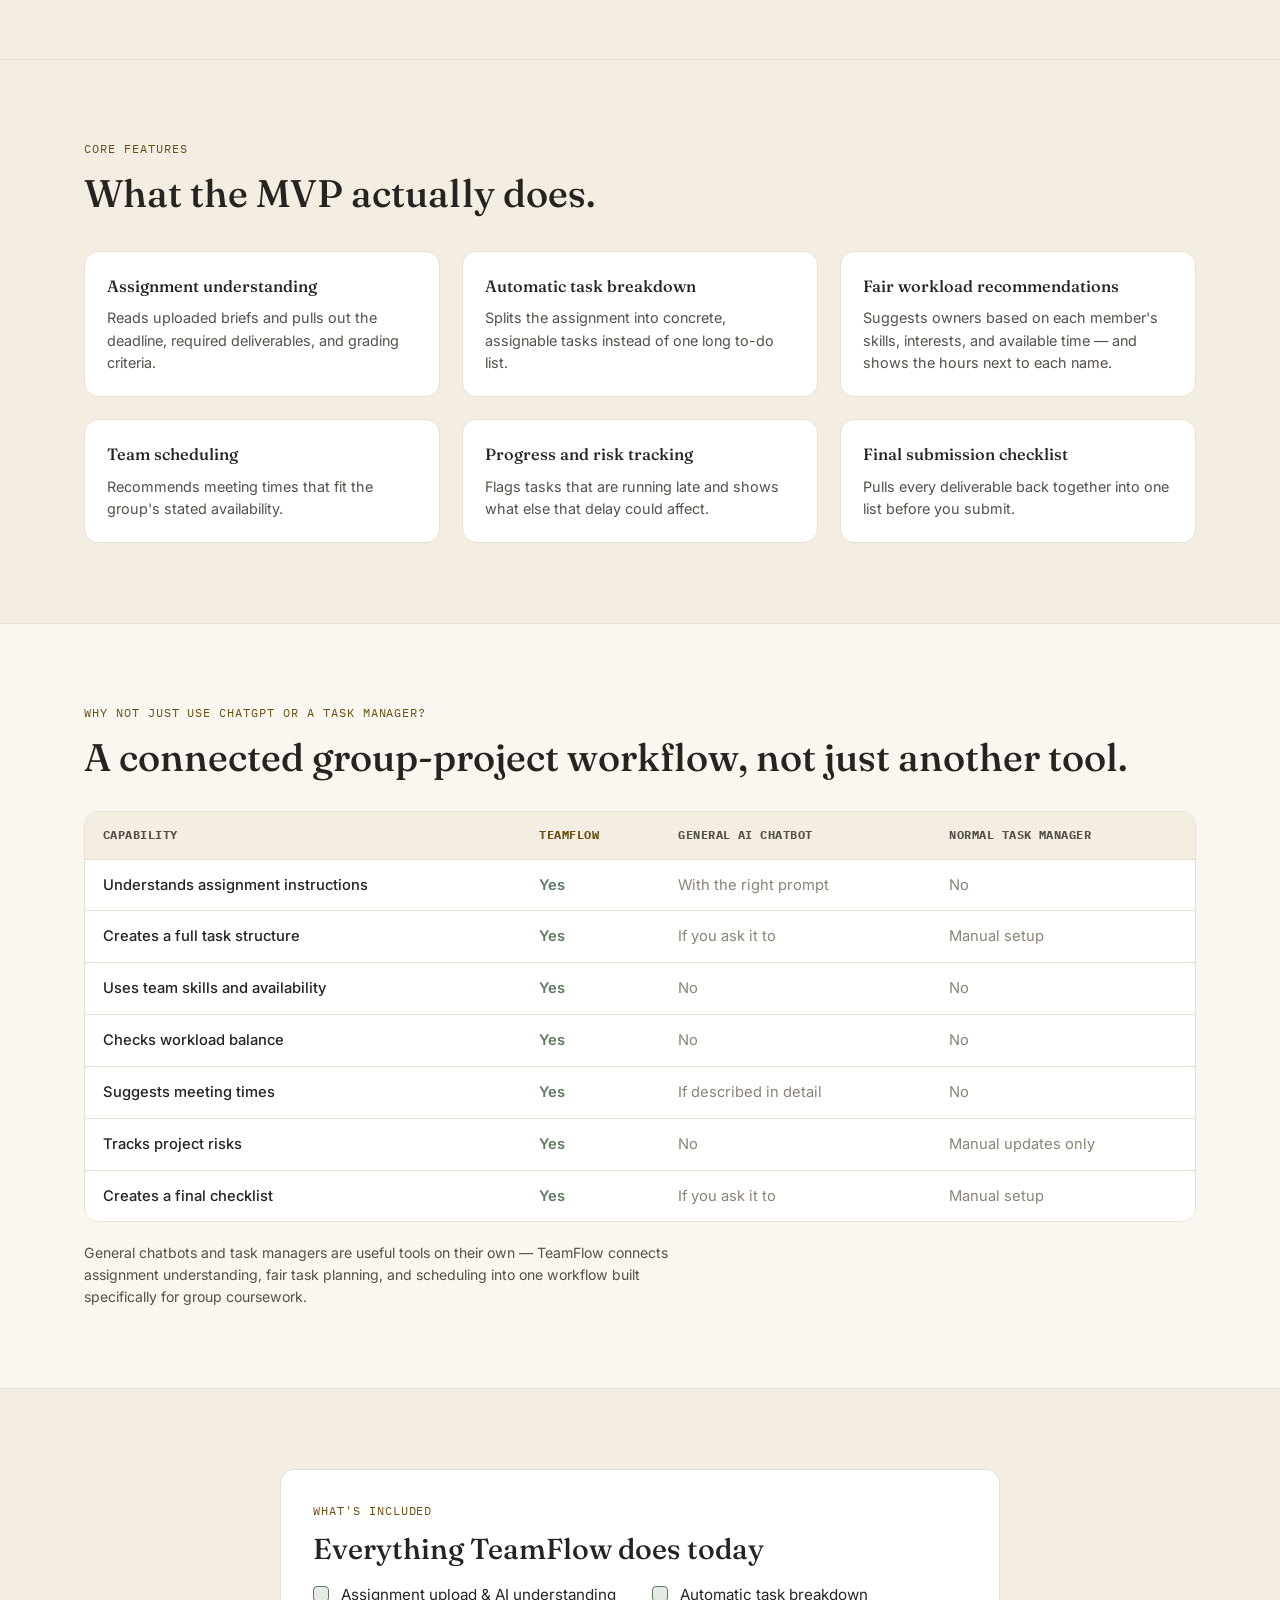
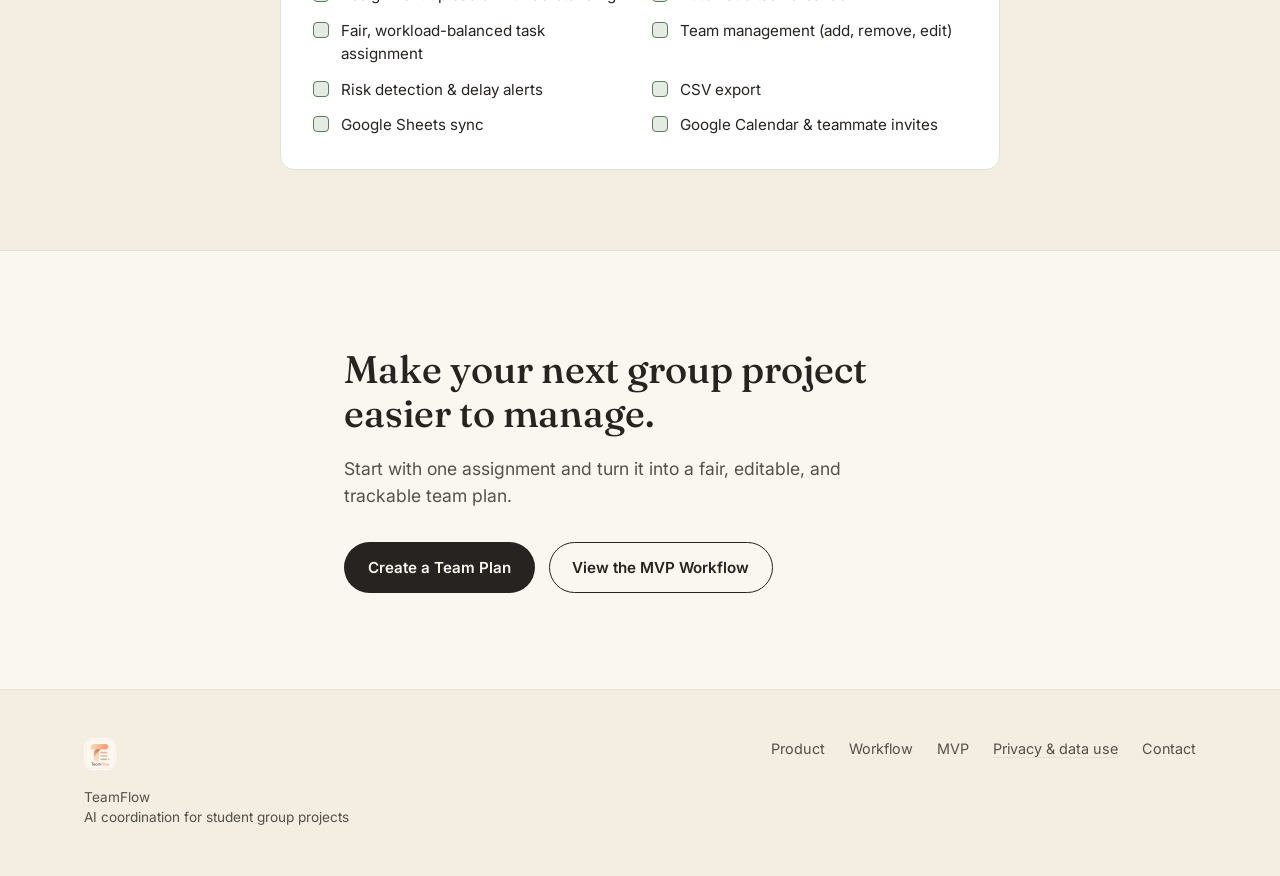
==== commit 4f01db6e: "Add files via upload" ====
--- a/index.html
+++ b/index.html
@@ -4,6 +4,7 @@
 <meta charset="UTF-8">
 <meta name="viewport" content="width=device-width, initial-scale=1.0">
 <title>TeamFlow — Turn group assignments into a clear team plan</title>
+<link rel="icon" type="image/png" href="favicon.png">
 <meta name="description" content="TeamFlow reads your assignment, breaks it into tasks, suggests a fair workload split, and helps your team stay on schedule.">
 <link rel="preconnect" href="https://fonts.googleapis.com">
 <link rel="preconnect" href="https://fonts.gstatic.com" crossorigin>
@@ -17,7 +18,7 @@
 <header class="site-header">
   <div class="wrap header-row">
     <a href="#top" class="logo">
-      <span class="logo-mark" aria-hidden="true">TF</span>
+      <img src="logo.png" class="logo-mark" alt="" aria-hidden="true">
       <span class="logo-word">TeamFlow</span>
     </a>
     <nav class="site-nav" aria-label="Primary">
@@ -234,7 +235,7 @@
 <footer class="site-footer">
   <div class="wrap footer-grid">
     <div>
-      <span class="logo-mark" aria-hidden="true">TF</span>
+      <img src="logo.png" class="logo-mark" alt="" aria-hidden="true">
       <p class="footer-tagline">TeamFlow<br>AI coordination for student group projects</p>
     </div>
     <nav class="footer-nav" aria-label="Footer">
--- a/styles.css
+++ b/styles.css
@@ -160,17 +160,11 @@
   margin-right: auto;
 }
 .logo-mark {
-  display: inline-flex;
-  align-items: center;
-  justify-content: center;
+  display: inline-block;
   width: 32px;
   height: 32px;
   border-radius: 8px;
-  background: var(--ink);
-  color: var(--accent);
-  font-family: var(--font-mono);
-  font-size: 0.8rem;
-  font-weight: 600;
+  object-fit: cover;
 }
 .logo-word { font-family: var(--font-display); font-size: 1.1rem; }
 .site-nav {
@@ -543,6 +537,7 @@
   background: var(--surface-2);
   border-radius: var(--radius-sm);
 }
+.image-preview[hidden] { display: none; }
 .image-preview img {
   max-width: 140px;
   max-height: 100px;
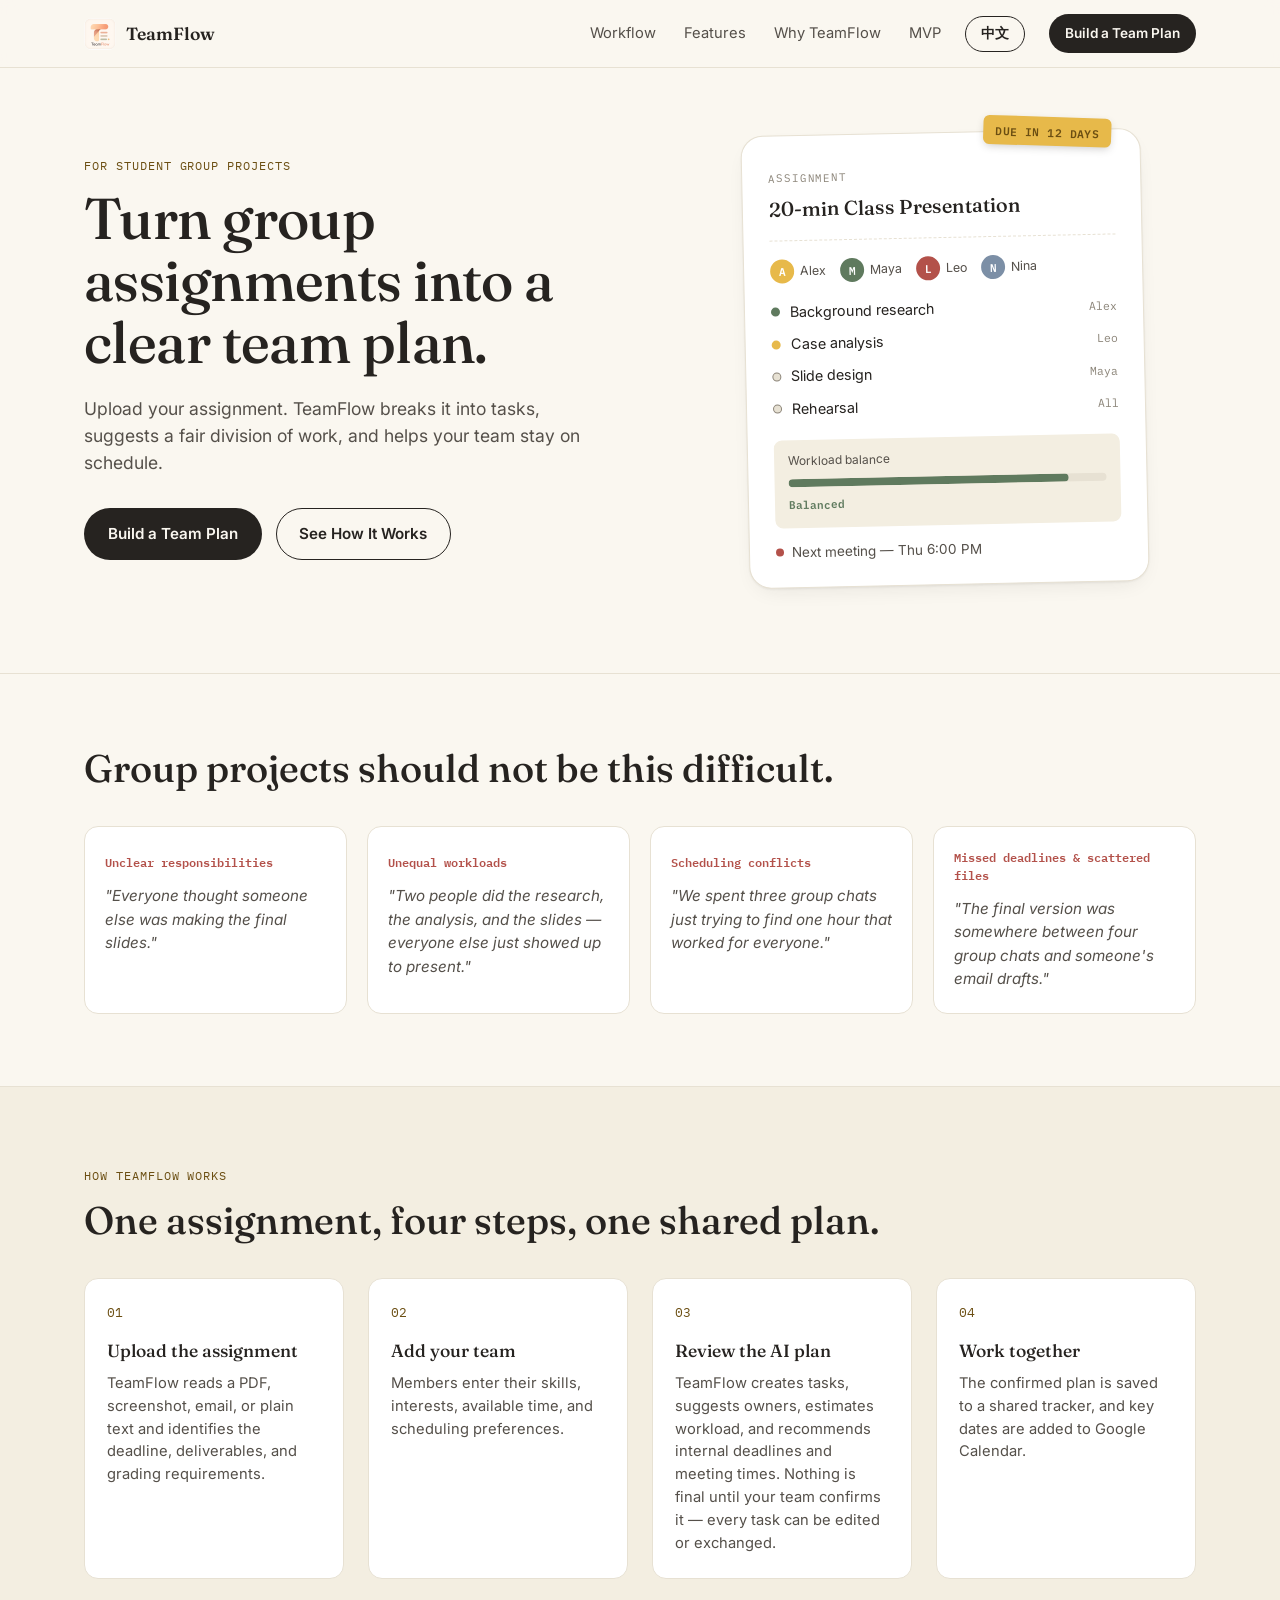
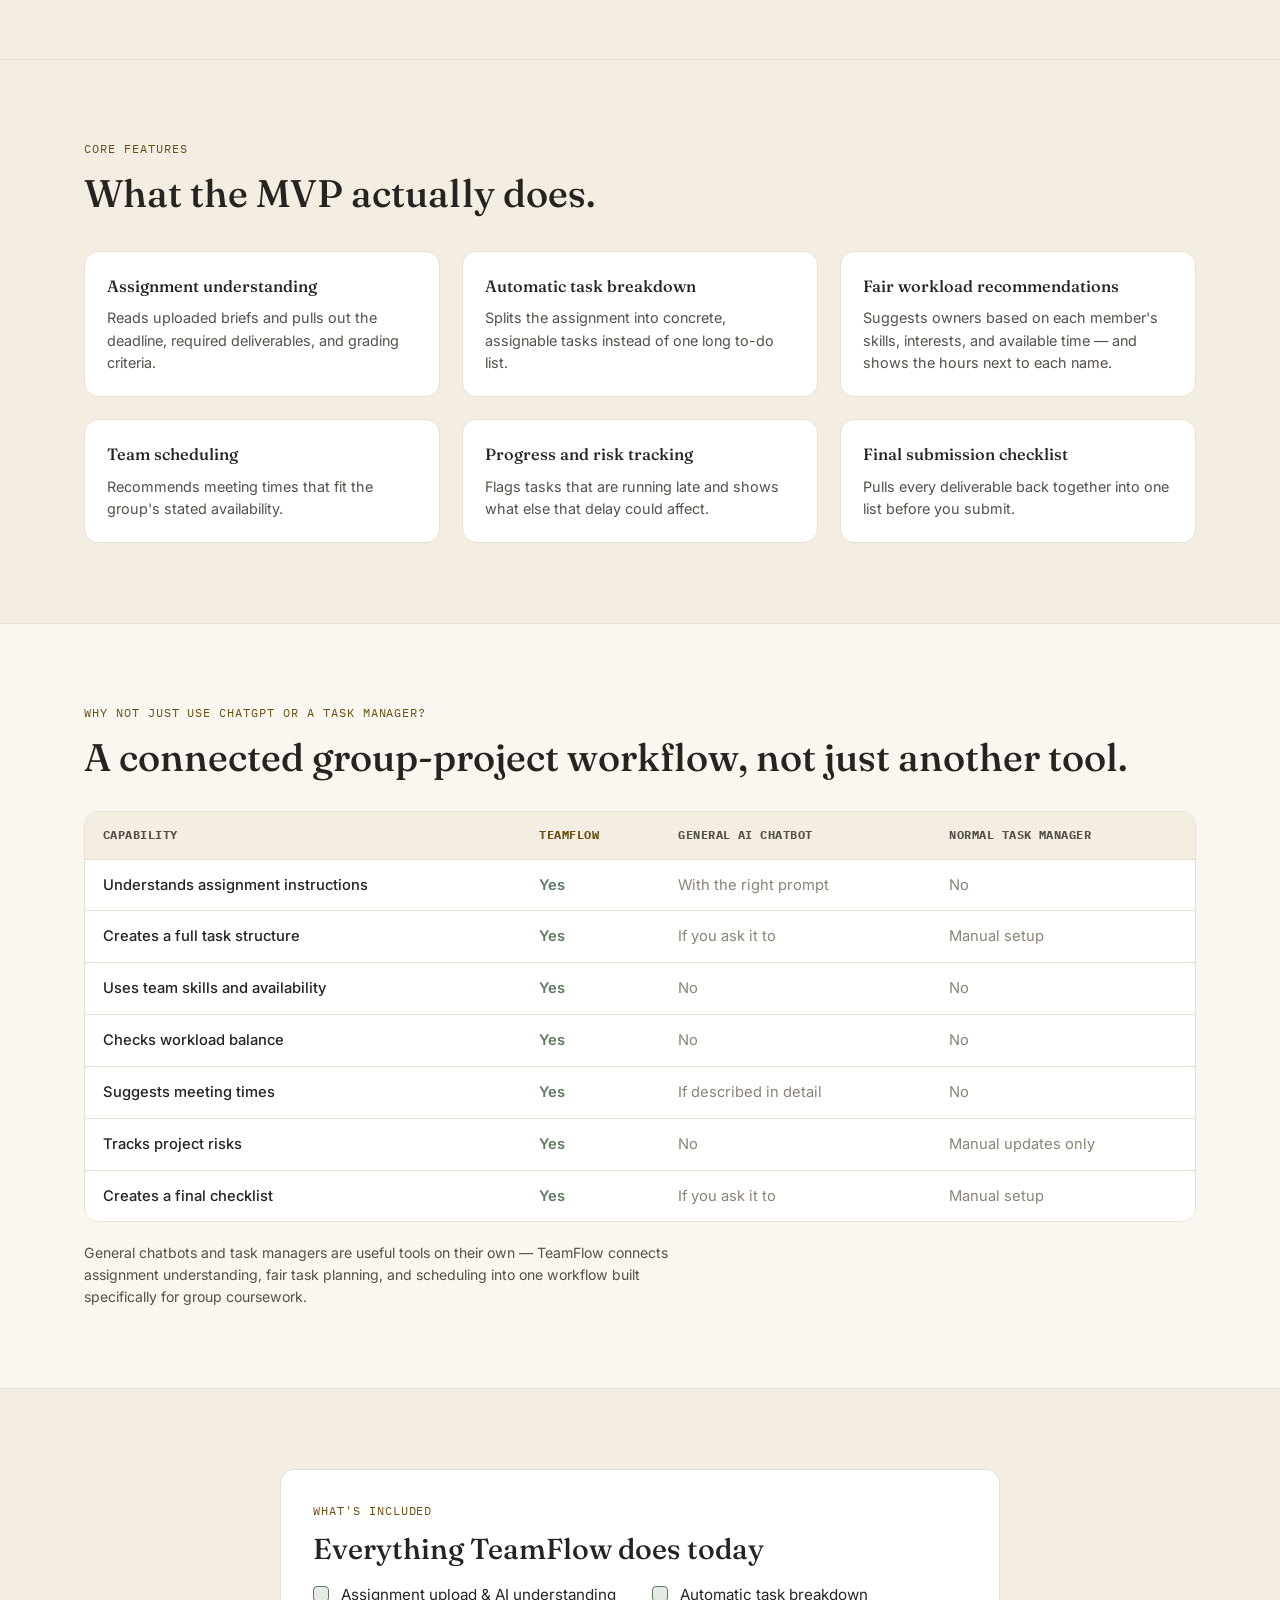
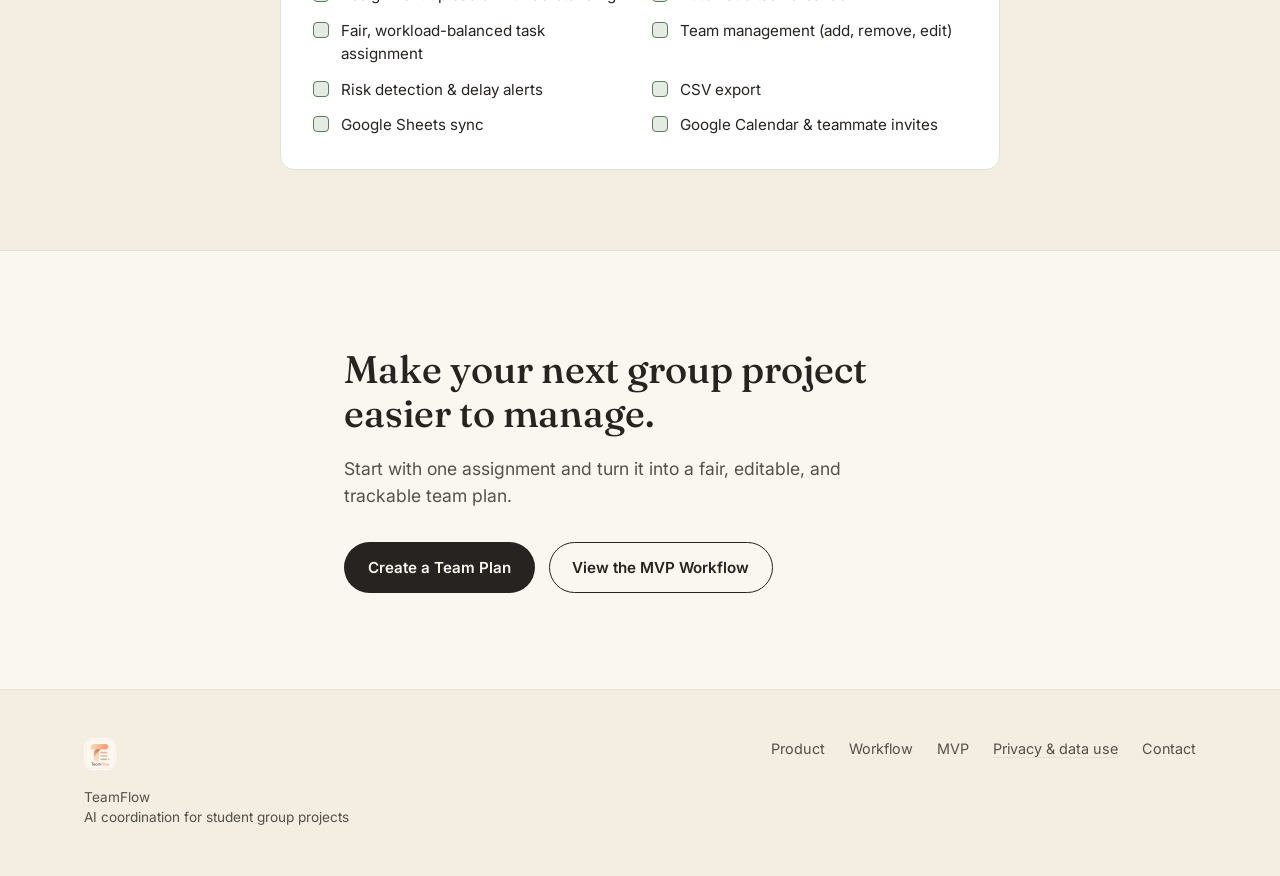
==== commit efdbca00: "Add files via upload" ====
--- a/index.html
+++ b/index.html
@@ -22,12 +22,13 @@
       <span class="logo-word">TeamFlow</span>
     </a>
     <nav class="site-nav" aria-label="Primary">
-      <a href="#how-it-works">Workflow</a>
-      <a href="#features">Features</a>
-      <a href="#compare">Why TeamFlow</a>
-      <a href="#mvp">MVP</a>
+      <a href="#how-it-works" data-i18n="nav.workflow">Workflow</a>
+      <a href="#features" data-i18n="nav.features">Features</a>
+      <a href="#compare" data-i18n="nav.compare">Why TeamFlow</a>
+      <a href="#mvp" data-i18n="nav.mvp">MVP</a>
     </nav>
-    <a class="btn btn-small btn-primary" href="app.html">Build a Team Plan</a>
+    <button type="button" class="lang-toggle-btn btn btn-small btn-ghost" onclick="toggleLanguage()">中文</button>
+    <a class="btn btn-small btn-primary" href="app.html" data-i18n="hero.ctaPrimary">Build a Team Plan</a>
   </div>
 </header>
 
@@ -37,12 +38,12 @@
   <section class="hero" id="top">
     <div class="wrap hero-grid">
       <div class="hero-copy">
-        <p class="eyebrow">For student group projects</p>
-        <h1 class="display-xl">Turn group assignments into a clear team plan.</h1>
-        <p class="hero-sub">Upload your assignment. TeamFlow breaks it into tasks, suggests a fair division of work, and helps your team stay on schedule.</p>
+        <p class="eyebrow" data-i18n="hero.eyebrow">For student group projects</p>
+        <h1 class="display-xl" data-i18n="hero.title">Turn group assignments into a clear team plan.</h1>
+        <p class="hero-sub" data-i18n="hero.sub">Upload your assignment. TeamFlow breaks it into tasks, suggests a fair division of work, and helps your team stay on schedule.</p>
         <div class="hero-ctas">
-          <a href="app.html" class="btn btn-primary">Build a Team Plan</a>
-          <a href="#how-it-works" class="btn btn-ghost">See How It Works</a>
+          <a href="app.html" class="btn btn-primary" data-i18n="hero.ctaPrimary">Build a Team Plan</a>
+          <a href="#how-it-works" class="btn btn-ghost" data-i18n="hero.ctaSecondary">See How It Works</a>
         </div>
       </div>
 
@@ -82,23 +83,23 @@
   <!-- ============ THE PROBLEM ============ -->
   <section class="problem" id="problem">
     <div class="wrap">
-      <h2 class="display-md">Group projects should not be this difficult.</h2>
+      <h2 class="display-md" data-i18n="problem.title">Group projects should not be this difficult.</h2>
       <div class="problem-grid">
         <div class="problem-card">
-          <span class="problem-tag">Unclear responsibilities</span>
-          <p>"Everyone thought someone else was making the final slides."</p>
-        </div>
-        <div class="problem-card">
-          <span class="problem-tag">Unequal workloads</span>
-          <p>"Two people did the research, the analysis, and the slides — everyone else just showed up to present."</p>
-        </div>
-        <div class="problem-card">
-          <span class="problem-tag">Scheduling conflicts</span>
-          <p>"We spent three group chats just trying to find one hour that worked for everyone."</p>
-        </div>
-        <div class="problem-card">
-          <span class="problem-tag">Missed deadlines &amp; scattered files</span>
-          <p>"The final version was somewhere between four group chats and someone's email drafts."</p>
+          <span class="problem-tag" data-i18n="problem.tag1">Unclear responsibilities</span>
+          <p data-i18n="problem.text1">"Everyone thought someone else was making the final slides."</p>
+        </div>
+        <div class="problem-card">
+          <span class="problem-tag" data-i18n="problem.tag2">Unequal workloads</span>
+          <p data-i18n="problem.text2">"Two people did the research, the analysis, and the slides — everyone else just showed up to present."</p>
+        </div>
+        <div class="problem-card">
+          <span class="problem-tag" data-i18n="problem.tag3">Scheduling conflicts</span>
+          <p data-i18n="problem.text3">"We spent three group chats just trying to find one hour that worked for everyone."</p>
+        </div>
+        <div class="problem-card">
+          <span class="problem-tag" data-i18n="problem.tag4">Missed deadlines &amp; scattered files</span>
+          <p data-i18n="problem.text4">"The final version was somewhere between four group chats and someone's email drafts."</p>
         </div>
       </div>
     </div>
@@ -107,28 +108,28 @@
   <!-- ============ HOW IT WORKS ============ -->
   <section class="how" id="how-it-works">
     <div class="wrap">
-      <p class="eyebrow">How TeamFlow works</p>
-      <h2 class="display-md">One assignment, four steps, one shared plan.</h2>
+      <p class="eyebrow" data-i18n="how.eyebrow">How TeamFlow works</p>
+      <h2 class="display-md" data-i18n="how.title">One assignment, four steps, one shared plan.</h2>
       <ol class="steps">
         <li class="step">
           <span class="step-num">01</span>
-          <h3>Upload the assignment</h3>
-          <p>TeamFlow reads a PDF, screenshot, email, or plain text and identifies the deadline, deliverables, and grading requirements.</p>
+          <h3 data-i18n="how.step1.title">Upload the assignment</h3>
+          <p data-i18n="how.step1.text">TeamFlow reads a PDF, screenshot, email, or plain text and identifies the deadline, deliverables, and grading requirements.</p>
         </li>
         <li class="step">
           <span class="step-num">02</span>
-          <h3>Add your team</h3>
-          <p>Members enter their skills, interests, available time, and scheduling preferences.</p>
+          <h3 data-i18n="how.step2.title">Add your team</h3>
+          <p data-i18n="how.step2.text">Members enter their skills, interests, available time, and scheduling preferences.</p>
         </li>
         <li class="step">
           <span class="step-num">03</span>
-          <h3>Review the AI plan</h3>
-          <p>TeamFlow creates tasks, suggests owners, estimates workload, and recommends internal deadlines and meeting times. Nothing is final until your team confirms it — every task can be edited or exchanged.</p>
+          <h3 data-i18n="how.step3.title">Review the AI plan</h3>
+          <p data-i18n="how.step3.text">TeamFlow creates tasks, suggests owners, estimates workload, and recommends internal deadlines and meeting times. Nothing is final until your team confirms it — every task can be edited or exchanged.</p>
         </li>
         <li class="step">
           <span class="step-num">04</span>
-          <h3>Work together</h3>
-          <p>The confirmed plan is saved to a shared tracker, and key dates are added to Google Calendar.</p>
+          <h3 data-i18n="how.step4.title">Work together</h3>
+          <p data-i18n="how.step4.text">The confirmed plan is saved to a shared tracker, and key dates are added to Google Calendar.</p>
         </li>
       </ol>
     </div>
@@ -137,32 +138,32 @@
   <!-- ============ FEATURES ============ -->
   <section class="features" id="features">
     <div class="wrap">
-      <p class="eyebrow">Core features</p>
-      <h2 class="display-md">What the MVP actually does.</h2>
+      <p class="eyebrow" data-i18n="features.eyebrow">Core features</p>
+      <h2 class="display-md" data-i18n="features.title">What the MVP actually does.</h2>
       <div class="features-grid">
         <div class="feature">
-          <h3>Assignment understanding</h3>
-          <p>Reads uploaded briefs and pulls out the deadline, required deliverables, and grading criteria.</p>
-        </div>
-        <div class="feature">
-          <h3>Automatic task breakdown</h3>
-          <p>Splits the assignment into concrete, assignable tasks instead of one long to-do list.</p>
-        </div>
-        <div class="feature">
-          <h3>Fair workload recommendations</h3>
-          <p>Suggests owners based on each member's skills, interests, and available time — and shows the hours next to each name.</p>
-        </div>
-        <div class="feature">
-          <h3>Team scheduling</h3>
-          <p>Recommends meeting times that fit the group's stated availability.</p>
-        </div>
-        <div class="feature">
-          <h3>Progress and risk tracking</h3>
-          <p>Flags tasks that are running late and shows what else that delay could affect.</p>
-        </div>
-        <div class="feature">
-          <h3>Final submission checklist</h3>
-          <p>Pulls every deliverable back together into one list before you submit.</p>
+          <h3 data-i18n="features.f1.title">Assignment understanding</h3>
+          <p data-i18n="features.f1.text">Reads uploaded briefs and pulls out the deadline, required deliverables, and grading criteria.</p>
+        </div>
+        <div class="feature">
+          <h3 data-i18n="features.f2.title">Automatic task breakdown</h3>
+          <p data-i18n="features.f2.text">Splits the assignment into concrete, assignable tasks instead of one long to-do list.</p>
+        </div>
+        <div class="feature">
+          <h3 data-i18n="features.f3.title">Fair workload recommendations</h3>
+          <p data-i18n="features.f3.text">Suggests owners based on each member's skills, interests, and available time — and shows the hours next to each name.</p>
+        </div>
+        <div class="feature">
+          <h3 data-i18n="features.f4.title">Team scheduling</h3>
+          <p data-i18n="features.f4.text">Recommends meeting times that fit the group's stated availability.</p>
+        </div>
+        <div class="feature">
+          <h3 data-i18n="features.f5.title">Progress and risk tracking</h3>
+          <p data-i18n="features.f5.text">Flags tasks that are running late and shows what else that delay could affect.</p>
+        </div>
+        <div class="feature">
+          <h3 data-i18n="features.f6.title">Final submission checklist</h3>
+          <p data-i18n="features.f6.text">Pulls every deliverable back together into one list before you submit.</p>
         </div>
       </div>
     </div>
@@ -171,30 +172,30 @@
   <!-- ============ COMPARISON ============ -->
   <section class="compare" id="compare">
     <div class="wrap">
-      <p class="eyebrow">Why not just use ChatGPT or a task manager?</p>
-      <h2 class="display-md">A connected group-project workflow, not just another tool.</h2>
+      <p class="eyebrow" data-i18n="compare.eyebrow">Why not just use ChatGPT or a task manager?</p>
+      <h2 class="display-md" data-i18n="compare.title">A connected group-project workflow, not just another tool.</h2>
       <div class="table-scroll">
         <table class="compare-table">
           <thead>
             <tr>
-              <th scope="col">Capability</th>
-              <th scope="col">TeamFlow</th>
-              <th scope="col">General AI chatbot</th>
-              <th scope="col">Normal task manager</th>
+              <th scope="col" data-i18n="compare.col.capability">Capability</th>
+              <th scope="col" data-i18n="compare.col.teamflow">TeamFlow</th>
+              <th scope="col" data-i18n="compare.col.chatbot">General AI chatbot</th>
+              <th scope="col" data-i18n="compare.col.taskmanager">Normal task manager</th>
             </tr>
           </thead>
           <tbody>
-            <tr><th scope="row">Understands assignment instructions</th><td class="yes">Yes</td><td class="partial">With the right prompt</td><td class="no">No</td></tr>
-            <tr><th scope="row">Creates a full task structure</th><td class="yes">Yes</td><td class="partial">If you ask it to</td><td class="partial">Manual setup</td></tr>
-            <tr><th scope="row">Uses team skills and availability</th><td class="yes">Yes</td><td class="no">No</td><td class="no">No</td></tr>
-            <tr><th scope="row">Checks workload balance</th><td class="yes">Yes</td><td class="no">No</td><td class="no">No</td></tr>
-            <tr><th scope="row">Suggests meeting times</th><td class="yes">Yes</td><td class="partial">If described in detail</td><td class="no">No</td></tr>
-            <tr><th scope="row">Tracks project risks</th><td class="yes">Yes</td><td class="no">No</td><td class="partial">Manual updates only</td></tr>
-            <tr><th scope="row">Creates a final checklist</th><td class="yes">Yes</td><td class="partial">If you ask it to</td><td class="partial">Manual setup</td></tr>
+            <tr><th scope="row" data-i18n="compare.row1">Understands assignment instructions</th><td class="yes">Yes</td><td class="partial">With the right prompt</td><td class="no">No</td></tr>
+            <tr><th scope="row" data-i18n="compare.row2">Creates a full task structure</th><td class="yes">Yes</td><td class="partial">If you ask it to</td><td class="partial">Manual setup</td></tr>
+            <tr><th scope="row" data-i18n="compare.row3">Uses team skills and availability</th><td class="yes">Yes</td><td class="no">No</td><td class="no">No</td></tr>
+            <tr><th scope="row" data-i18n="compare.row4">Checks workload balance</th><td class="yes">Yes</td><td class="no">No</td><td class="no">No</td></tr>
+            <tr><th scope="row" data-i18n="compare.row5">Suggests meeting times</th><td class="yes">Yes</td><td class="partial">If described in detail</td><td class="no">No</td></tr>
+            <tr><th scope="row" data-i18n="compare.row6">Tracks project risks</th><td class="yes">Yes</td><td class="no">No</td><td class="partial">Manual updates only</td></tr>
+            <tr><th scope="row" data-i18n="compare.row7">Creates a final checklist</th><td class="yes">Yes</td><td class="partial">If you ask it to</td><td class="partial">Manual setup</td></tr>
           </tbody>
         </table>
       </div>
-      <p class="compare-note">General chatbots and task managers are useful tools on their own — TeamFlow connects assignment understanding, fair task planning, and scheduling into one workflow built specifically for group coursework.</p>
+      <p class="compare-note" data-i18n="compare.note">General chatbots and task managers are useful tools on their own — TeamFlow connects assignment understanding, fair task planning, and scheduling into one workflow built specifically for group coursework.</p>
     </div>
   </section>
 
@@ -202,17 +203,17 @@
   <section class="mvp" id="mvp">
     <div class="wrap">
       <div class="mvp-col mvp-solo">
-        <p class="eyebrow">What's included</p>
-        <h2 class="display-sm">Everything TeamFlow does today</h2>
+        <p class="eyebrow" data-i18n="mvp.eyebrow">What's included</p>
+        <h2 class="display-sm" data-i18n="mvp.title">Everything TeamFlow does today</h2>
         <ul class="check-list check-list-grid">
-          <li>Assignment upload &amp; AI understanding</li>
-          <li>Automatic task breakdown</li>
-          <li>Fair, workload-balanced task assignment</li>
-          <li>Team management (add, remove, edit)</li>
-          <li>Risk detection &amp; delay alerts</li>
-          <li>CSV export</li>
-          <li>Google Sheets sync</li>
-          <li>Google Calendar &amp; teammate invites</li>
+          <li data-i18n="mvp.item1">Assignment upload &amp; AI understanding</li>
+          <li data-i18n="mvp.item2">Automatic task breakdown</li>
+          <li data-i18n="mvp.item3">Fair, workload-balanced task assignment</li>
+          <li data-i18n="mvp.item4">Team management (add, remove, edit)</li>
+          <li data-i18n="mvp.item5">Risk detection &amp; delay alerts</li>
+          <li data-i18n="mvp.item6">CSV export</li>
+          <li data-i18n="mvp.item7">Google Sheets sync</li>
+          <li data-i18n="mvp.item8">Google Calendar &amp; teammate invites</li>
         </ul>
       </div>
     </div>
@@ -221,11 +222,11 @@
   <!-- ============ FINAL CTA ============ -->
   <section class="final-cta">
     <div class="wrap final-cta-inner">
-      <h2 class="display-md">Make your next group project easier to manage.</h2>
-      <p class="hero-sub">Start with one assignment and turn it into a fair, editable, and trackable team plan.</p>
+      <h2 class="display-md" data-i18n="finalcta.title">Make your next group project easier to manage.</h2>
+      <p class="hero-sub" data-i18n="finalcta.sub">Start with one assignment and turn it into a fair, editable, and trackable team plan.</p>
       <div class="hero-ctas">
-        <a href="app.html" class="btn btn-primary">Create a Team Plan</a>
-        <a href="#how-it-works" class="btn btn-ghost">View the MVP Workflow</a>
+        <a href="app.html" class="btn btn-primary" data-i18n="finalcta.primary">Create a Team Plan</a>
+        <a href="#how-it-works" class="btn btn-ghost" data-i18n="finalcta.secondary">View the MVP Workflow</a>
       </div>
     </div>
   </section>
@@ -236,14 +237,14 @@
   <div class="wrap footer-grid">
     <div>
       <img src="logo.png" class="logo-mark" alt="" aria-hidden="true">
-      <p class="footer-tagline">TeamFlow<br>AI coordination for student group projects</p>
+      <p class="footer-tagline" data-i18n="footer.tagline">TeamFlow<br>AI coordination for student group projects</p>
     </div>
     <nav class="footer-nav" aria-label="Footer">
-      <a href="#features">Product</a>
-      <a href="#how-it-works">Workflow</a>
-      <a href="#mvp">MVP</a>
-      <button type="button" id="privacyLinkBtn" class="footer-link-btn">Privacy &amp; data use</button>
-      <a href="mailto:hello@teamflow.app">Contact</a>
+      <a href="#features" data-i18n="footer.product">Product</a>
+      <a href="#how-it-works" data-i18n="footer.workflow">Workflow</a>
+      <a href="#mvp" data-i18n="footer.mvp">MVP</a>
+      <button type="button" id="privacyLinkBtn" class="footer-link-btn" data-i18n="footer.privacy">Privacy &amp; data use</button>
+      <a href="mailto:hello@teamflow.app" data-i18n="footer.contact">Contact</a>
     </nav>
   </div>
 </footer>
@@ -251,30 +252,31 @@
 <div class="modal-overlay" id="privacyOverlay" hidden>
   <div class="modal" role="dialog" aria-modal="true" aria-labelledby="privacyTitle">
     <div class="modal-head">
-      <h2 id="privacyTitle">Privacy &amp; data use</h2>
+      <h2 id="privacyTitle" data-i18n="privacy.title">Privacy &amp; data use</h2>
       <button type="button" id="privacyCloseBtn" class="modal-close" aria-label="Close">&times;</button>
     </div>
     <div class="modal-body">
-      <p>This is a course-project prototype. Here's exactly what happens to your data — no accounts, no hidden tracking.</p>
-
-      <h3>Assignment text &amp; team info</h3>
+      <p data-i18n="privacy.intro">This is a course-project prototype. Here's exactly what happens to your data — no accounts, no hidden tracking.</p>
+
+      <h3 data-i18n="privacy.h1">Assignment text &amp; team info</h3>
       <p>What you type into the assignment box and team form stays in your browser. When you click "Build a Team Plan," it's sent to a small server function to generate the task plan (using an AI model where one is configured, or a free local rule-based planner otherwise) — it isn't stored on any server or database afterward.</p>
 
-      <h3>Saved locally, on your device only</h3>
+      <h3 data-i18n="privacy.h2">Saved locally, on your device only</h3>
       <p>Your current plan is saved in this browser's local storage so it's still here next time you visit. It never leaves your device unless you explicitly export or sync it (see below). Clearing your browser data will remove it.</p>
 
-      <h3>Google Sheets &amp; Calendar</h3>
+      <h3 data-i18n="privacy.h3">Google Sheets &amp; Calendar</h3>
       <p>Connecting Google is optional and only happens if you click "Connect Google." We request the minimum access needed — creating/editing spreadsheets and calendar events, nothing else (not your email, contacts, or files). The access token is kept in memory only for that browser session and is never saved to disk. Nothing is sent to Google unless you click "Save to Google Sheets" or "Add to Google Calendar." If you fill in teammates' email addresses, clicking "Add to Google Calendar" sends them a calendar invite through Google — only do this with their knowledge.</p>
 
-      <h3>CSV export</h3>
+      <h3 data-i18n="privacy.h4">CSV export</h3>
       <p>Downloads a file directly to your device. It doesn't pass through any server.</p>
 
-      <h3>What we don't do</h3>
-      <p>No ads, no third-party trackers, no selling data, no account or password required.</p>
+      <h3 data-i18n="privacy.h8">What we don't do</h3>
+      <p data-i18n="privacy.notdo">No ads, no third-party trackers, no selling data, no account or password required.</p>
     </div>
   </div>
 </div>
 
+<script src="lang.js"></script>
 <script src="site.js"></script>
 <script src="privacy-modal.js"></script>
 </body>
--- a/styles.css
+++ b/styles.css
@@ -174,6 +174,7 @@
 }
 .site-nav a { text-decoration: none; color: var(--ink-soft); }
 .site-nav a:hover { color: var(--ink); }
+.lang-toggle-btn { flex-shrink: 0; }
 
 @media (max-width: 780px) {
   .site-nav { display: none; }
@@ -485,6 +486,9 @@
 .demo-note { margin-top: 20px; font-size: 0.82rem; color: var(--ink-faint); }
 
 .google-card { margin-top: 20px; }
+.reminder-card { margin-top: 20px; }
+.sync-card { margin-top: 20px; }
+.team-plan-card { margin-bottom: 20px; }
 .google-actions { display: flex; gap: 12px; flex-wrap: wrap; }
 .google-actions .btn:disabled { opacity: 0.45; cursor: not-allowed; transform: none; }
 .analyze-status a { color: var(--accent-ink); font-weight: 600; }
@@ -528,23 +532,77 @@
 }
 .file-upload-btn:hover { background: var(--surface-2); }
 
-.image-preview {
-  display: flex;
-  align-items: center;
-  gap: 14px;
+.dropzone {
+  margin: 12px 0;
+  padding: 22px 16px;
+  border: 1.5px dashed var(--line);
+  border-radius: var(--radius-md);
+  background: var(--surface-2);
+  text-align: center;
+  cursor: pointer;
+  transition: border-color 0.15s ease, background 0.15s ease;
+}
+.dropzone:hover,
+.dropzone:focus-visible { border-color: var(--accent-ink); background: var(--accent-soft); }
+.dropzone.dropzone-active { border-color: var(--accent-ink); background: var(--accent-soft); }
+.dropzone-title { font-size: 0.92rem; font-weight: 600; margin-bottom: 4px; }
+.dropzone .hint { display: block; }
+
+.attachment-list {
+  display: flex;
+  flex-wrap: wrap;
+  gap: 10px;
   margin: 4px 0 12px;
-  padding: 12px;
+}
+.attachment-chip {
+  display: flex;
+  align-items: center;
+  gap: 8px;
+  padding: 6px 10px 6px 6px;
   background: var(--surface-2);
   border-radius: var(--radius-sm);
-}
-.image-preview[hidden] { display: none; }
-.image-preview img {
-  max-width: 140px;
-  max-height: 100px;
-  border-radius: var(--radius-sm);
-  border: 1px solid var(--line);
+  max-width: 220px;
+}
+.attachment-chip img {
+  width: 36px;
+  height: 36px;
+  border-radius: 6px;
   object-fit: cover;
-}
+  flex-shrink: 0;
+}
+.attachment-file-icon {
+  display: inline-flex;
+  align-items: center;
+  justify-content: center;
+  width: 36px;
+  height: 36px;
+  border-radius: 6px;
+  background: var(--risk-soft);
+  color: var(--risk);
+  font-family: var(--font-mono);
+  font-size: 0.65rem;
+  font-weight: 700;
+  flex-shrink: 0;
+}
+.attachment-name {
+  font-size: 0.78rem;
+  color: var(--ink-soft);
+  overflow: hidden;
+  text-overflow: ellipsis;
+  white-space: nowrap;
+  flex: 1;
+}
+.attachment-remove {
+  background: none;
+  border: none;
+  color: var(--ink-faint);
+  font-size: 1rem;
+  line-height: 1;
+  cursor: pointer;
+  padding: 2px 4px;
+  flex-shrink: 0;
+}
+.attachment-remove:hover { color: var(--risk); }
 
 .team-form-head {
   display: grid;
